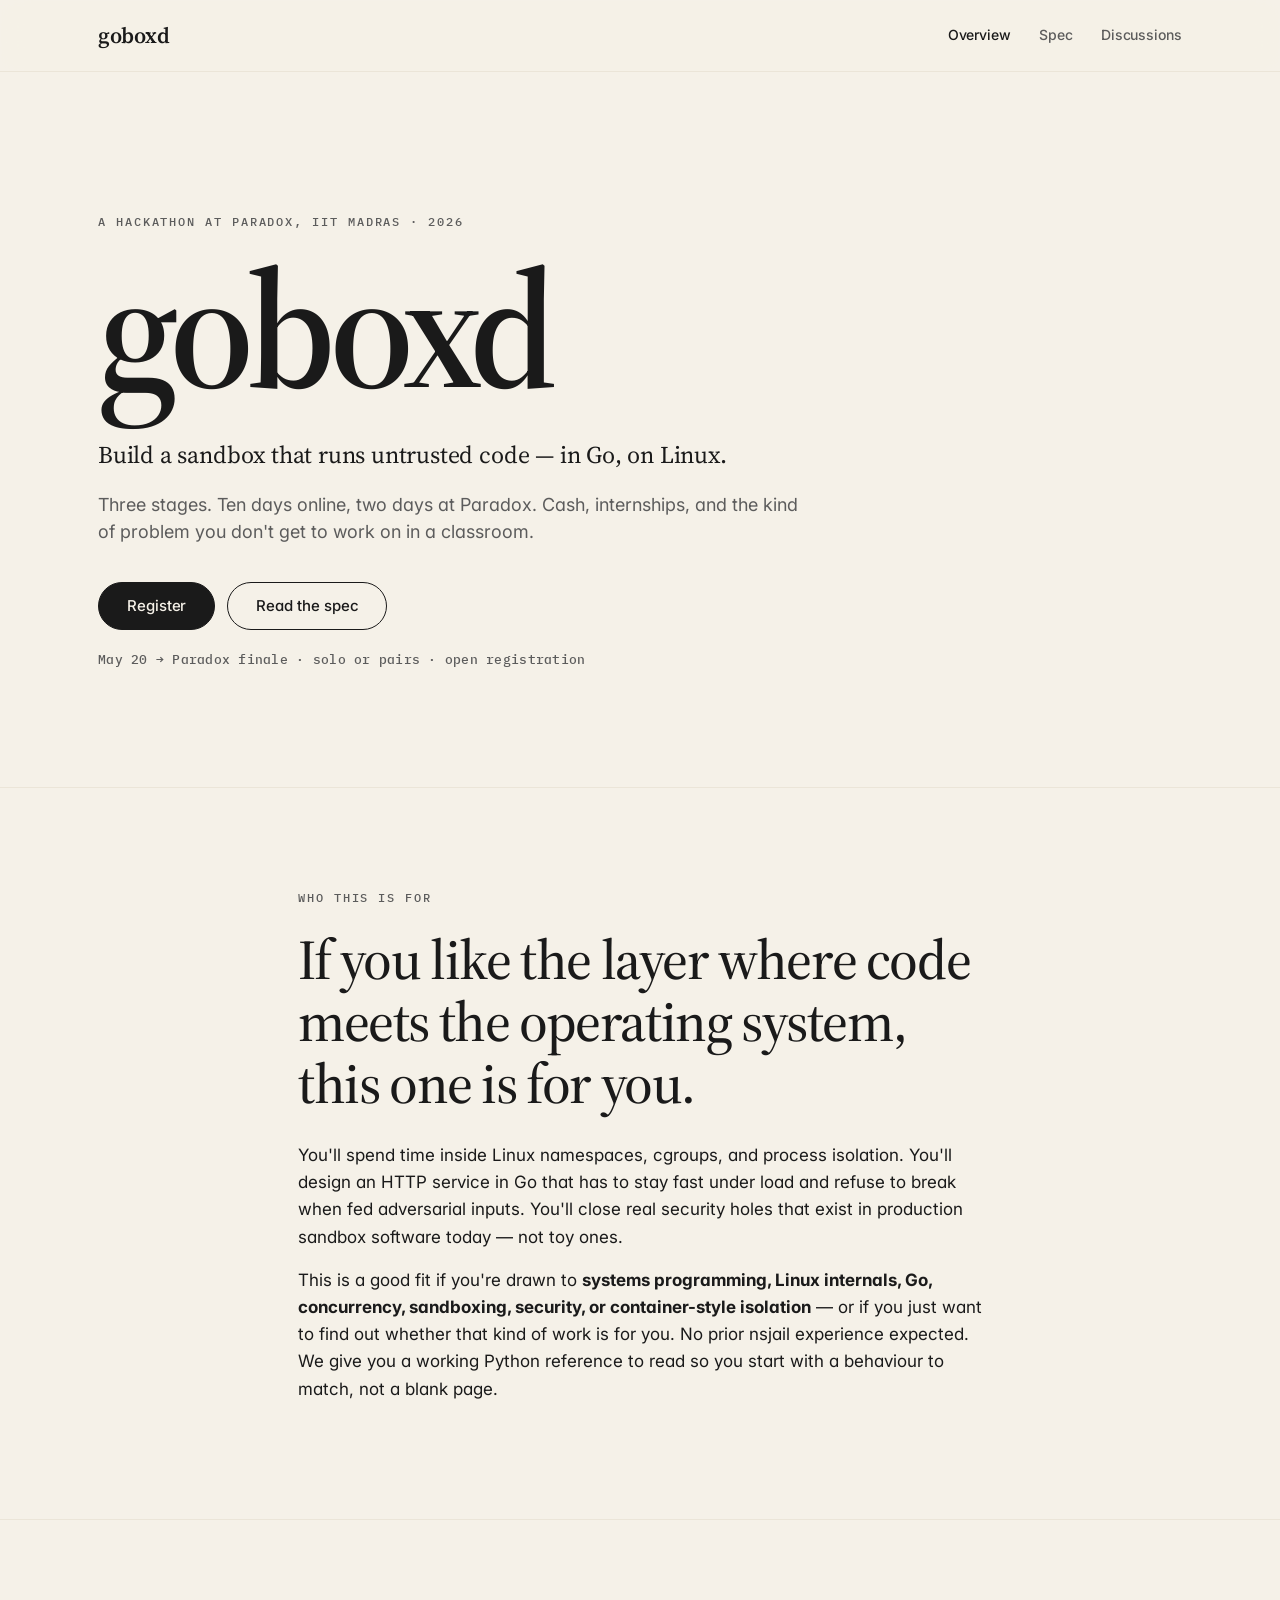
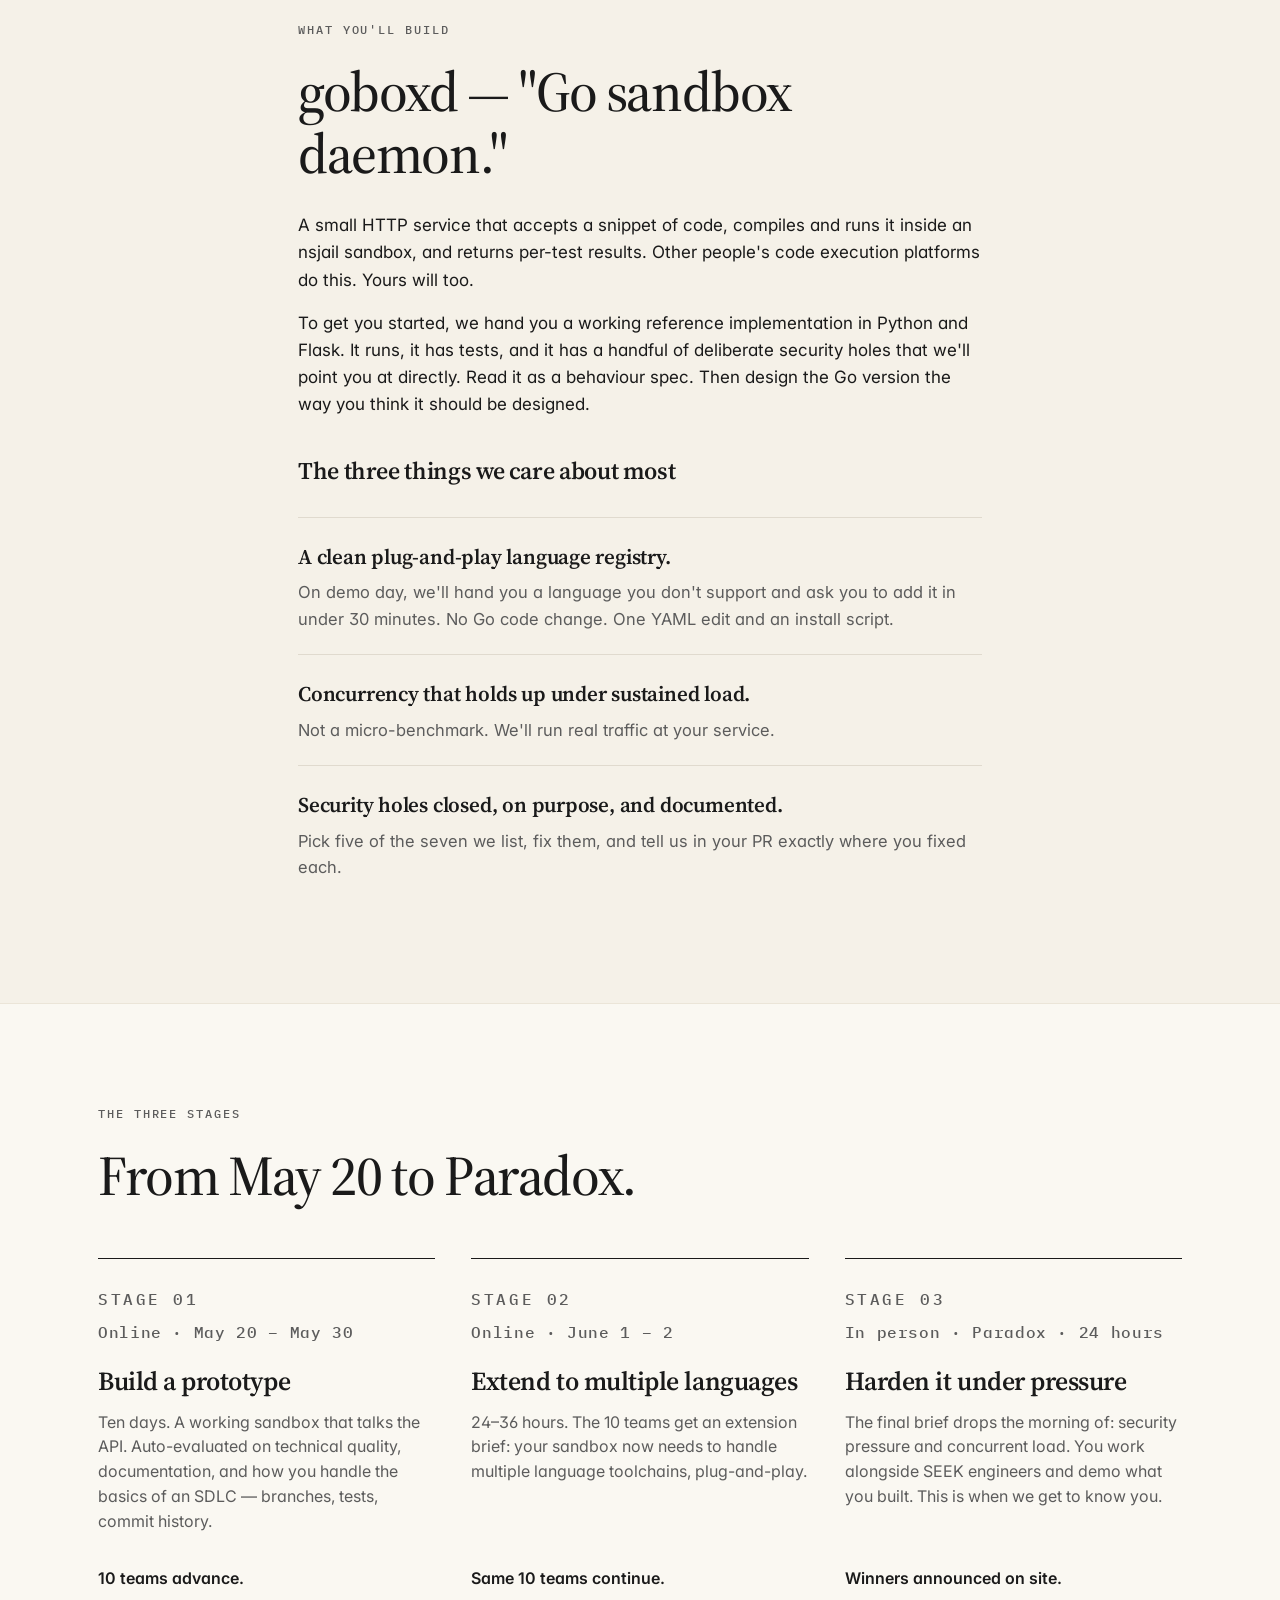
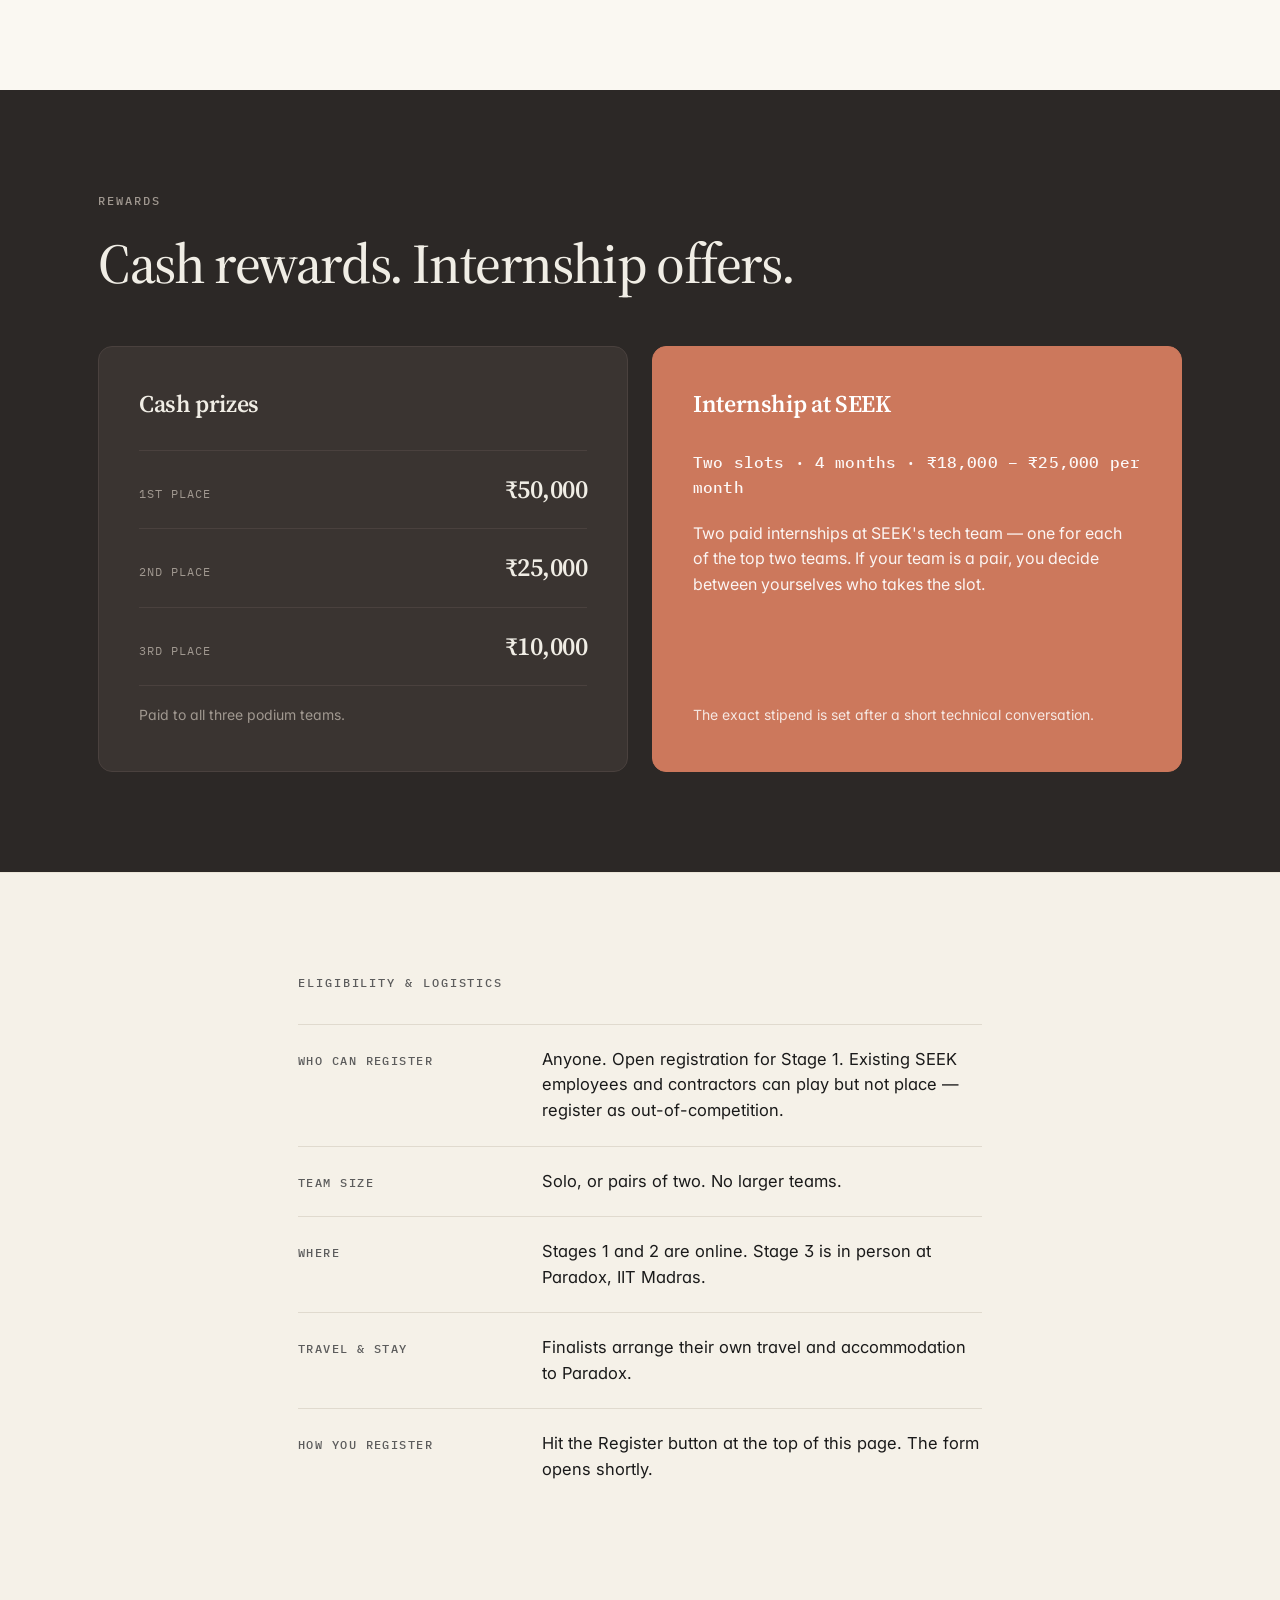
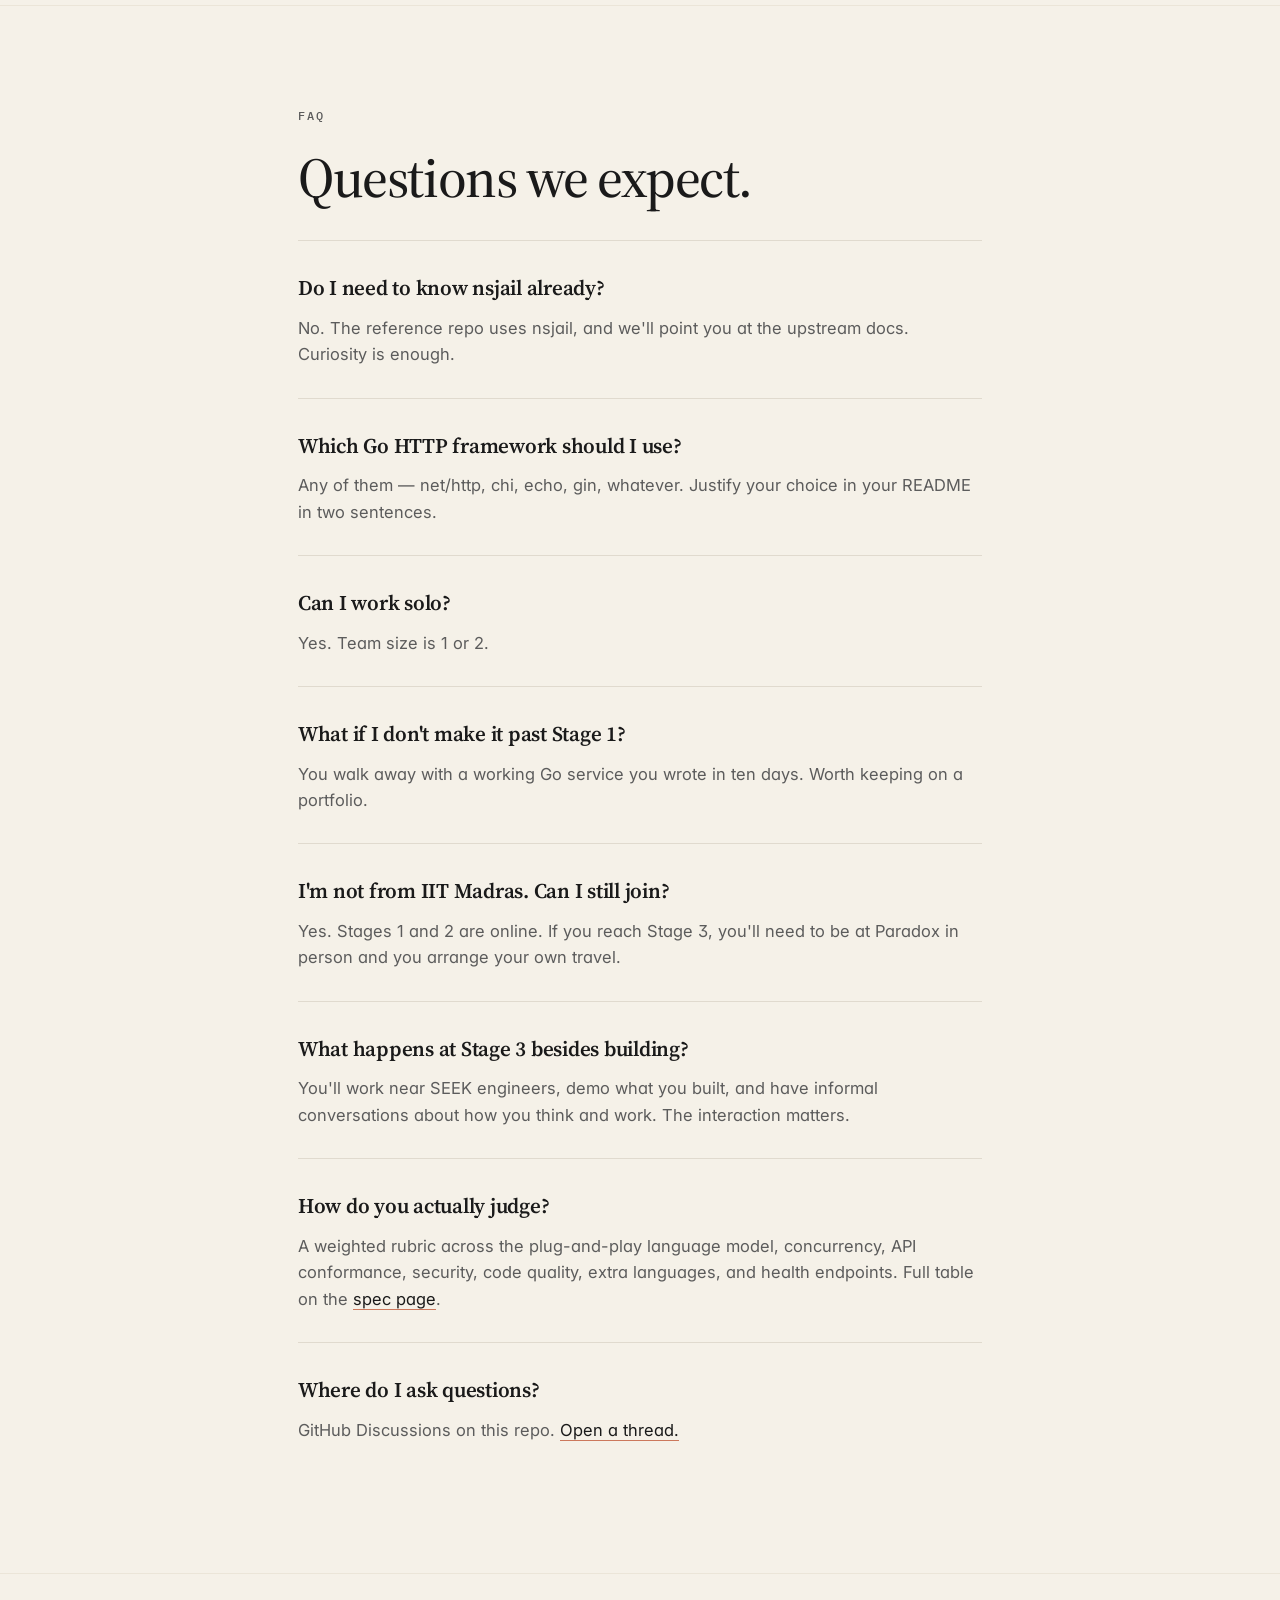
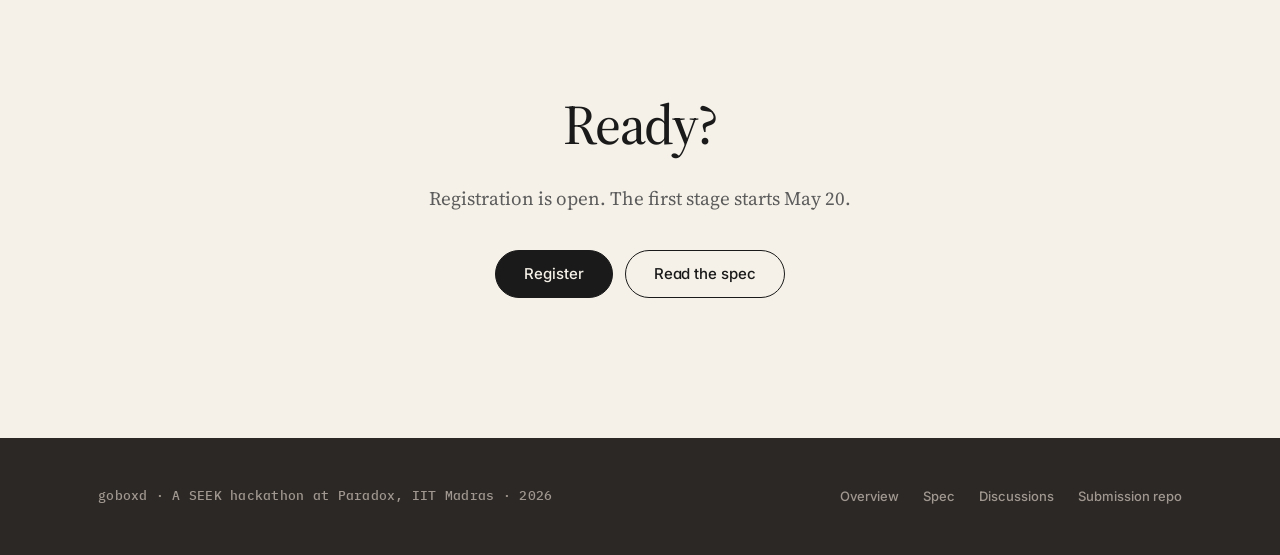
==== index.html @ f717a87a "Update rewards section heading for clarity" ====
<!DOCTYPE html>
<html lang="en">
<head>
  <meta charset="UTF-8">
  <meta name="viewport" content="width=device-width, initial-scale=1.0">
  <title>goboxd · A hackathon at Paradox, IIT Madras 2026</title>
  <meta name="description" content="Build a sandbox that runs untrusted code — in Go, on Linux. A three-stage hackathon by SEEK at Paradox, IIT Madras.">
  <meta property="og:title" content="goboxd · A hackathon at Paradox, IIT Madras">
  <meta property="og:description" content="Build a sandbox that runs untrusted code — in Go, on Linux. Three stages. Ten days online, two days at Paradox.">
  <meta property="og:type" content="website">
  <link rel="preconnect" href="https://fonts.googleapis.com">
  <link rel="preconnect" href="https://fonts.gstatic.com" crossorigin>
  <link href="https://fonts.googleapis.com/css2?family=Source+Serif+4:opsz,wght@8..60,400;8..60,500;8..60,600;8..60,700&family=Inter:wght@400;500;600;700&family=IBM+Plex+Mono:wght@400;500;600&display=swap" rel="stylesheet">
  <link rel="stylesheet" href="assets/styles.css">
  <link rel="icon" type="image/x-icon" href="assets/favicon.ico">
</head>
<body class="page-overview">
  <header class="site-nav">
    <div class="nav-inner">
      <a class="nav-brand mono" href="./">goboxd</a>
      <nav>
        <a href="./" class="active">Overview</a>
        <a href="spec.html">Spec</a>
        <a href="https://github.com/intern-iitm/goboxd-hackathon/discussions">Discussions</a>
      </nav>
    </div>
  </header>

  <main>
    <section class="hero">
      <div class="container">
        <p class="kicker">A hackathon at Paradox, IIT Madras · 2026</p>
        <h1 class="display">goboxd</h1>
        <p class="lead">Build a sandbox that runs untrusted code &mdash; in Go, on Linux.</p>
        <p class="hero-meta">Three stages. Ten days online, two days at Paradox. Cash, internships, and the kind of problem you don't get to work on in a classroom.</p>
        <div class="cta-row">
          <a href="https://google.com" class="btn btn-primary">Register</a>
          <a href="spec.html" class="btn btn-secondary">Read the spec</a>
        </div>
        <p class="hero-dates mono">May 20 &rarr; Paradox finale · solo or pairs · open registration</p>
      </div>
    </section>

    <section class="section section-audience">
      <div class="container narrow">
        <p class="kicker">Who this is for</p>
        <h2 class="display">If you like the layer where code meets the operating system, this one is for you.</h2>
        <p>You'll spend time inside Linux namespaces, cgroups, and process isolation. You'll design an HTTP service in Go that has to stay fast under load and refuse to break when fed adversarial inputs. You'll close real security holes that exist in production sandbox software today &mdash; not toy ones.</p>
        <p>This is a good fit if you're drawn to <strong>systems programming, Linux internals, Go, concurrency, sandboxing, security, or container-style isolation</strong> &mdash; or if you just want to find out whether that kind of work is for you. No prior nsjail experience expected. We give you a working Python reference to read so you start with a behaviour to match, not a blank page.</p>
      </div>
    </section>

    <section class="section section-build">
      <div class="container narrow">
        <p class="kicker">What you'll build</p>
        <h2 class="display">goboxd &mdash; "Go sandbox daemon."</h2>
        <p>A small HTTP service that accepts a snippet of code, compiles and runs it inside an nsjail sandbox, and returns per-test results. Other people's code execution platforms do this. Yours will too.</p>
        <p>To get you started, we hand you a working reference implementation in Python and Flask. It runs, it has tests, and it has a handful of deliberate security holes that we'll point you at directly. Read it as a behaviour spec. Then design the Go version the way you think it should be designed.</p>

        <h3 class="subheading">The three things we care about most</h3>
        <ul class="value-list">
          <li><strong>A clean plug-and-play language registry.</strong> On demo day, we'll hand you a language you don't support and ask you to add it in under 30 minutes. No Go code change. One YAML edit and an install script.</li>
          <li><strong>Concurrency that holds up under sustained load.</strong> Not a micro-benchmark. We'll run real traffic at your service.</li>
          <li><strong>Security holes closed, on purpose, and documented.</strong> Pick five of the seven we list, fix them, and tell us in your PR exactly where you fixed each.</li>
        </ul>
      </div>
    </section>

    <section class="section section-stages">
      <div class="container">
        <p class="kicker">The three stages</p>
        <h2 class="display">From May 20 to Paradox.</h2>
        <div class="stages-grid">
          <article class="stage">
            <p class="stage-num mono">Stage 01</p>
            <p class="stage-dates mono">Online · May 20 &ndash; May 30</p>
            <h3>Build a prototype</h3>
            <p>Ten days. A working sandbox that talks the API. Auto-evaluated on technical quality, documentation, and how you handle the basics of an SDLC &mdash; branches, tests, commit history.</p>
            <p class="stage-advance"><strong>10 teams advance.</strong></p>
          </article>
          <article class="stage">
            <p class="stage-num mono">Stage 02</p>
            <p class="stage-dates mono">Online · June 1 &ndash; 2</p>
            <h3>Extend to multiple languages</h3>
            <p>24&ndash;36 hours. The 10 teams get an extension brief: your sandbox now needs to handle multiple language toolchains, plug-and-play.</p>
            <p class="stage-advance"><strong>Same 10 teams continue.</strong></p>
          </article>
          <article class="stage">
            <p class="stage-num mono">Stage 03</p>
            <p class="stage-dates mono">In person · Paradox · 24 hours</p>
            <h3>Harden it under pressure</h3>
            <p>The final brief drops the morning of: security pressure and concurrent load. You work alongside SEEK engineers and demo what you built. This is when we get to know you.</p>
            <p class="stage-advance"><strong>Winners announced on site.</strong></p>
          </article>
        </div>
      </div>
    </section>

    <section class="section section-rewards">
      <div class="container">
        <p class="kicker">Rewards</p>
        <h2 class="display">Cash rewards. Internship offers.</h2>
        <div class="rewards-grid">
          <div class="reward-card">
            <h3 class="reward-title">Cash prizes</h3>
            <ul class="prize-list">
              <li><span class="prize-place">1st place</span><span class="prize-amount">&#8377;50,000</span></li>
              <li><span class="prize-place">2nd place</span><span class="prize-amount">&#8377;25,000</span></li>
              <li><span class="prize-place">3rd place</span><span class="prize-amount">&#8377;10,000</span></li>
            </ul>
            <p class="reward-note">Paid to all three podium teams.</p>
          </div>
          <div class="reward-card highlighted">
            <h3 class="reward-title">Internship at SEEK</h3>
            <p class="reward-headline">Two slots · 4 months · &#8377;18,000 &ndash; &#8377;25,000 per month</p>
            <p>Two paid internships at SEEK's tech team &mdash; one for each of the top two teams. If your team is a pair, you decide between yourselves who takes the slot.</p>
            <p class="reward-note">The exact stipend is set after a short technical conversation.</p>
          </div>
        </div>
      </div>
    </section>

    <section class="section section-logistics">
      <div class="container narrow">
        <p class="kicker">Eligibility &amp; logistics</p>
        <dl class="logistics">
          <div>
            <dt>Who can register</dt>
            <dd>Anyone. Open registration for Stage 1. Existing SEEK employees and contractors can play but not place &mdash; register as out-of-competition.</dd>
          </div>
          <div>
            <dt>Team size</dt>
            <dd>Solo, or pairs of two. No larger teams.</dd>
          </div>
          <div>
            <dt>Where</dt>
            <dd>Stages 1 and 2 are online. Stage 3 is in person at Paradox, IIT Madras.</dd>
          </div>
          <div>
            <dt>Travel &amp; stay</dt>
            <dd>Finalists arrange their own travel and accommodation to Paradox.</dd>
          </div>
          <div>
            <dt>How you register</dt>
            <dd>Hit the Register button at the top of this page. The form opens shortly.</dd>
          </div>
        </dl>
      </div>
    </section>

    <section class="section section-faq">
      <div class="container narrow">
        <p class="kicker">FAQ</p>
        <h2 class="display">Questions we expect.</h2>
        <dl class="faq">
          <div>
            <dt>Do I need to know nsjail already?</dt>
            <dd>No. The reference repo uses nsjail, and we'll point you at the upstream docs. Curiosity is enough.</dd>
          </div>
          <div>
            <dt>Which Go HTTP framework should I use?</dt>
            <dd>Any of them &mdash; net/http, chi, echo, gin, whatever. Justify your choice in your README in two sentences.</dd>
          </div>
          <div>
            <dt>Can I work solo?</dt>
            <dd>Yes. Team size is 1 or 2.</dd>
          </div>
          <div>
            <dt>What if I don't make it past Stage 1?</dt>
            <dd>You walk away with a working Go service you wrote in ten days. Worth keeping on a portfolio.</dd>
          </div>
          <div>
            <dt>I'm not from IIT Madras. Can I still join?</dt>
            <dd>Yes. Stages 1 and 2 are online. If you reach Stage 3, you'll need to be at Paradox in person and you arrange your own travel.</dd>
          </div>
          <div>
            <dt>What happens at Stage 3 besides building?</dt>
            <dd>You'll work near SEEK engineers, demo what you built, and have informal conversations about how you think and work. The interaction matters.</dd>
          </div>
          <div>
            <dt>How do you actually judge?</dt>
            <dd>A weighted rubric across the plug-and-play language model, concurrency, API conformance, security, code quality, extra languages, and health endpoints. Full table on the <a href="spec.html#judging">spec page</a>.</dd>
          </div>
          <div>
            <dt>Where do I ask questions?</dt>
            <dd>GitHub Discussions on this repo. <a href="https://github.com/intern-iitm/goboxd-hackathon/discussions">Open a thread.</a></dd>
          </div>
        </dl>
      </div>
    </section>

    <section class="section section-cta-final">
      <div class="container narrow">
        <h2 class="display">Ready?</h2>
        <p>Registration is open. The first stage starts May 20.</p>
        <div class="cta-row">
          <a href="https://google.com" class="btn btn-primary">Register</a>
          <a href="spec.html" class="btn btn-secondary">Read the spec</a>
        </div>
      </div>
    </section>
  </main>

  <footer class="site-footer">
    <div class="container footer-inner">
      <p class="mono">goboxd · A SEEK hackathon at Paradox, IIT Madras · 2026</p>
      <nav class="footer-nav">
        <a href="./">Overview</a>
        <a href="spec.html">Spec</a>
        <a href="https://github.com/intern-iitm/goboxd-hackathon/discussions">Discussions</a>
        <a href="https://github.com/thesouldev/goboxd">Submission repo</a>
      </nav>
    </div>
  </footer>

  <script src="assets/main.js" defer></script>
</body>
</html>
---- assets/styles.css ----
:root {
  --bg: #F5F1E8;
  --bg-elevated: #FAF8F2;
  --bg-spec: #FBF9F3;
  --bg-dark: #2C2826;
  --bg-dark-elevated: #3A3431;
  --fg: #1A1A1A;
  --fg-soft: #2C2826;
  --fg-dim: #5C5C5C;
  --fg-on-dark: #F0EDE5;
  --fg-on-dark-dim: #A09890;
  --accent: #CC785C;
  --accent-hover: #B46449;
  --border: #E0DACE;
  --border-soft: #EBE5D8;
  --border-dark: #4A413E;
  --code-bg: #EBE5D5;

  --serif: "Source Serif 4", "Source Serif Pro", "Tiempos Headline", Georgia, "Times New Roman", serif;
  --sans: "Inter", -apple-system, BlinkMacSystemFont, "Segoe UI", Roboto, "Helvetica Neue", Arial, sans-serif;
  --mono: "IBM Plex Mono", "JetBrains Mono", "Menlo", "Monaco", "Consolas", monospace;

  --container: 1140px;
  --container-narrow: 740px;

  --radius-sm: 6px;
  --radius-md: 10px;
  --radius-lg: 14px;
  --radius-pill: 999px;
}

* { box-sizing: border-box; }

html { scroll-behavior: smooth; }

body {
  margin: 0;
  font-family: var(--sans);
  font-size: 17px;
  line-height: 1.6;
  color: var(--fg);
  background: var(--bg);
  -webkit-font-smoothing: antialiased;
  -moz-osx-font-smoothing: grayscale;
  font-feature-settings: "ss01", "cv11";
}

img, svg { display: block; max-width: 100%; }

a {
  color: var(--fg);
  text-decoration: none;
  border-bottom: 1px solid var(--fg);
  transition: color 0.18s ease, border-color 0.18s ease;
}
a:hover { color: var(--accent); border-bottom-color: var(--accent); }

p { margin: 0 0 16px; }
ol, ul { margin: 0 0 16px; padding-left: 22px; }

.container {
  max-width: var(--container);
  margin: 0 auto;
  padding: 0 28px;
}
.container.narrow { max-width: var(--container-narrow); }
.center { text-align: center; }

.mono { font-family: var(--mono); }
.serif { font-family: var(--serif); }

.kicker {
  font-family: var(--mono);
  font-size: 12px;
  text-transform: uppercase;
  letter-spacing: 0.16em;
  color: var(--fg-dim);
  margin: 0 0 22px 0;
  font-weight: 500;
}

h1, h2, h3, h4 {
  font-family: var(--serif);
  font-weight: 600;
  line-height: 1.1;
  letter-spacing: -0.015em;
  color: var(--fg);
}
h1.display {
  font-size: clamp(72px, 13vw, 168px);
  margin: 0 0 32px;
  letter-spacing: -0.05em;
  line-height: 0.92;
  font-weight: 600;
}
h2.display {
  font-size: clamp(34px, 5vw, 56px);
  margin: 0 0 28px;
  letter-spacing: -0.025em;
  font-weight: 500;
}
h3.subheading {
  font-size: 24px;
  margin: 40px 0 16px;
  letter-spacing: -0.015em;
}
.lead {
  font-size: 24px;
  line-height: 1.42;
  color: var(--fg);
  margin: 0 0 18px;
  font-weight: 400;
  font-family: var(--serif);
  letter-spacing: -0.008em;
}

/* nav */
.site-nav {
  position: sticky;
  top: 0;
  z-index: 50;
  background: rgba(245, 241, 232, 0.86);
  backdrop-filter: saturate(180%) blur(14px);
  -webkit-backdrop-filter: saturate(180%) blur(14px);
  border-bottom: 1px solid var(--border-soft);
}
.nav-inner {
  max-width: var(--container);
  margin: 0 auto;
  display: flex;
  align-items: center;
  justify-content: space-between;
  padding: 18px 28px;
}
.nav-brand {
  font-family: var(--serif);
  font-weight: 600;
  font-size: 22px;
  color: var(--fg);
  border-bottom: none;
  letter-spacing: -0.02em;
}
.nav-brand:hover { color: var(--fg); border-bottom: none; }
.site-nav nav { display: flex; gap: 28px; align-items: center; }
.site-nav nav a {
  color: var(--fg-dim);
  border-bottom: none;
  font-size: 14px;
  font-weight: 500;
  letter-spacing: -0.005em;
}
.site-nav nav a:hover,
.site-nav nav a.active {
  color: var(--fg);
  border-bottom: none;
}

/* hero */
.hero { padding: 140px 0 100px; }
.hero .lead { max-width: 760px; font-weight: 400; }
.hero-meta {
  color: var(--fg-dim);
  max-width: 700px;
  font-size: 18px;
  line-height: 1.55;
}
.cta-row {
  display: flex;
  gap: 12px;
  margin: 36px 0 20px;
  flex-wrap: wrap;
}
.btn {
  display: inline-flex;
  align-items: center;
  justify-content: center;
  padding: 14px 28px;
  font-weight: 500;
  font-size: 15px;
  border: 1px solid var(--fg);
  border-radius: var(--radius-pill);
  color: var(--fg);
  background: transparent;
  cursor: pointer;
  font-family: var(--sans);
  letter-spacing: -0.005em;
  transition: background 0.18s ease, color 0.18s ease, border-color 0.18s ease, transform 0.18s ease;
  text-decoration: none;
  line-height: 1.2;
}
.btn:hover { transform: translateY(-1px); }
.btn-primary {
  background: var(--fg);
  color: var(--bg);
  border-color: var(--fg);
}
.btn-primary:hover {
  background: var(--accent);
  border-color: var(--accent);
  color: #fff;
}
.btn-secondary:hover {
  background: var(--fg);
  color: var(--bg);
}
.hero-dates {
  color: var(--fg-dim);
  font-size: 13px;
  margin-top: 20px;
  letter-spacing: 0.02em;
  font-weight: 500;
}

/* sections */
.section { padding: 100px 0; border-top: 1px solid var(--border-soft); }
.section-stages { background: var(--bg-elevated); }
.section-rewards {
  background: var(--bg-dark);
  color: var(--fg-on-dark);
  border-top-color: var(--bg-dark);
}
.section-rewards .kicker { color: var(--fg-on-dark-dim); }
.section-rewards h2,
.section-rewards h2.display { color: var(--fg-on-dark); }
.section-cta-final {
  padding: 120px 0;
  text-align: center;
  background: var(--bg);
}
.section-cta-final .cta-row { justify-content: center; }
.section-cta-final p {
  color: var(--fg-dim);
  font-size: 19px;
  font-family: var(--serif);
  font-weight: 400;
}

/* value list */
.value-list { padding-left: 0; list-style: none; margin: 32px 0 0; }
.value-list li {
  padding: 22px 0;
  border-top: 1px solid var(--border);
  color: var(--fg-dim);
  font-size: 16.5px;
}
.value-list li strong {
  display: block;
  font-family: var(--serif);
  font-size: 21px;
  font-weight: 600;
  margin-bottom: 6px;
  color: var(--fg);
  letter-spacing: -0.01em;
}

/* stages */
.stages-grid {
  display: grid;
  grid-template-columns: repeat(3, 1fr);
  gap: 36px;
  margin-top: 52px;
}
.stage {
  padding: 28px 0 0;
  border-top: 1px solid var(--fg);
  background: transparent;
  display: flex;
  flex-direction: column;
}
.stage-num {
  font-size: 11px;
  color: var(--fg-dim);
  margin: 0 0 8px;
  letter-spacing: 0.16em;
  text-transform: uppercase;
  font-weight: 500;
}
.stage-dates {
  font-size: 12px;
  color: var(--accent);
  margin: 0 0 22px;
  letter-spacing: 0.04em;
  font-weight: 500;
}
.stage h3 {
  font-size: 26px;
  margin: 0 0 14px;
  letter-spacing: -0.018em;
  font-weight: 600;
}
.stage p {
  color: var(--fg-dim);
  font-size: 16px;
  line-height: 1.55;
}
.stage-advance {
  color: var(--fg-dim);
  font-size: 14.5px;
  margin: auto 0 0;
  padding-top: 16px;
}
.stage-advance strong { color: var(--fg); font-weight: 600; }

/* rewards */
.rewards-grid {
  display: grid;
  grid-template-columns: 1fr 1fr;
  gap: 24px;
  margin-top: 52px;
}
.reward-card {
  padding: 44px 40px;
  border: 1px solid var(--border-dark);
  border-radius: var(--radius-lg);
  background: var(--bg-dark-elevated);
  display: flex;
  flex-direction: column;
}
.reward-card.highlighted {
  background: var(--accent);
  border-color: var(--accent);
}
.reward-title {
  font-family: var(--serif);
  font-size: 24px;
  margin: 0 0 32px;
  color: var(--fg-on-dark);
  font-weight: 600;
  letter-spacing: -0.015em;
}
.reward-card.highlighted .reward-title { color: #fff; }
.prize-list {
  list-style: none;
  padding: 0;
  margin: 0;
}
.prize-list li {
  display: flex;
  justify-content: space-between;
  align-items: baseline;
  padding: 18px 0;
  border-top: 1px solid var(--border-dark);
  font-family: var(--mono);
  font-size: 15px;
  color: var(--fg-on-dark);
}
.prize-list li:last-child { border-bottom: 1px solid var(--border-dark); }
.prize-place {
  color: var(--fg-on-dark-dim);
  font-size: 12px;
  letter-spacing: 0.08em;
  text-transform: uppercase;
}
.prize-amount {
  color: var(--fg-on-dark);
  font-family: var(--serif);
  font-weight: 600;
  font-size: 26px;
  letter-spacing: -0.02em;
}
.reward-headline {
  font-size: 17px;
  margin: 0 0 20px;
  color: var(--fg-on-dark);
  font-weight: 500;
  font-family: var(--mono);
  letter-spacing: 0.01em;
}
.reward-card.highlighted .reward-headline { color: rgba(255, 255, 255, 0.95); }
.reward-card p {
  color: var(--fg-on-dark-dim);
  font-size: 16px;
  line-height: 1.6;
}
.reward-card.highlighted p { color: rgba(255, 255, 255, 0.92); }
.reward-note {
  font-size: 14px !important;
  color: var(--fg-on-dark-dim);
  margin: auto 0 0 !important;
  padding-top: 18px;
}
.reward-card.highlighted .reward-note { color: rgba(255, 255, 255, 0.82) !important; }

/* logistics */
.logistics { margin: 32px 0 0; }
.logistics > div {
  display: grid;
  grid-template-columns: 220px 1fr;
  gap: 24px;
  padding: 22px 0;
  border-top: 1px solid var(--border);
}
.logistics dt {
  font-family: var(--mono);
  font-size: 12px;
  text-transform: uppercase;
  letter-spacing: 0.12em;
  color: var(--fg-dim);
  padding-top: 4px;
  font-weight: 500;
}
.logistics dd {
  margin: 0;
  font-size: 16.5px;
  line-height: 1.55;
}

/* faq */
.faq { margin: 32px 0 0; }
.faq > div {
  padding: 30px 0;
  border-top: 1px solid var(--border);
}
.faq dt {
  font-family: var(--serif);
  font-size: 21px;
  font-weight: 600;
  margin: 0 0 10px;
  color: var(--fg);
  letter-spacing: -0.012em;
}
.faq dd {
  margin: 0;
  color: var(--fg-dim);
  font-size: 16.5px;
  line-height: 1.6;
}

/* footer */
.site-footer {
  background: var(--bg-dark);
  color: var(--fg-on-dark-dim);
  padding: 48px 0;
  border-top: none;
}
.footer-inner {
  display: flex;
  justify-content: space-between;
  align-items: center;
  gap: 20px;
  flex-wrap: wrap;
}
.site-footer p {
  margin: 0;
  font-size: 13px;
  letter-spacing: 0.02em;
  font-weight: 500;
}
.footer-nav { display: flex; gap: 24px; }
.footer-nav a {
  color: var(--fg-on-dark-dim);
  font-size: 13px;
  border-bottom: none;
  font-weight: 500;
}
.footer-nav a:hover { color: var(--fg-on-dark); border-bottom: none; }

/* === spec page === */
.page-spec { background: var(--bg-spec); }
.page-spec .site-nav {
  background: rgba(251, 249, 243, 0.86);
  border-bottom-color: var(--border-soft);
}

.spec-hero {
  background: var(--bg-dark);
  color: var(--fg-on-dark);
  padding: 120px 0 80px;
}
.spec-hero .kicker { color: var(--fg-on-dark-dim); }
.spec-hero h1.display {
  color: var(--fg-on-dark);
  font-size: clamp(56px, 9vw, 108px);
  margin-bottom: 24px;
  letter-spacing: -0.04em;
}
.spec-hero .lead {
  color: var(--fg-on-dark-dim);
  max-width: 720px;
}
.spec-toc {
  display: grid;
  grid-template-columns: repeat(2, 1fr);
  gap: 4px 48px;
  margin-top: 56px;
  font-size: 14px;
  border-top: 1px solid var(--border-dark);
  padding-top: 28px;
}
.spec-toc a {
  color: var(--fg-on-dark-dim);
  border-bottom: none;
  padding: 9px 0;
  display: block;
  letter-spacing: 0.02em;
  font-weight: 500;
}
.spec-toc a:hover { color: var(--fg-on-dark); border-bottom: none; }

.spec-main { background: var(--bg-spec); }
.spec-body { padding: 72px 28px 140px; }
.spec-section {
  padding: 64px 0;
  border-top: 1px solid var(--border-soft);
  scroll-margin-top: 88px;
}
.spec-section:first-child {
  border-top: none;
  padding-top: 16px;
}
.section-num {
  color: var(--fg-dim);
  margin: 0 0 14px;
  font-size: 12px;
  letter-spacing: 0.16em;
  font-weight: 500;
}
.spec-section h2 {
  font-size: clamp(32px, 4.5vw, 48px);
  margin: 0 0 32px;
  letter-spacing: -0.025em;
  font-weight: 600;
}
.spec-section h3 {
  font-size: 24px;
  margin: 40px 0 16px;
  letter-spacing: -0.015em;
  font-weight: 600;
}
.spec-section h3.endpoint {
  font-family: var(--mono);
  font-size: 14px;
  color: var(--fg);
  font-weight: 600;
  background: var(--code-bg);
  padding: 10px 16px;
  display: inline-block;
  margin: 40px 0 16px;
  letter-spacing: 0.02em;
  border-radius: var(--radius-pill);
  border-bottom: none;
}
.spec-section h4 {
  font-family: var(--sans);
  font-size: 13px;
  text-transform: uppercase;
  letter-spacing: 0.14em;
  color: var(--fg-dim);
  margin: 32px 0 12px;
  font-weight: 600;
}

.spec-section ul, .spec-section ol { padding-left: 22px; margin: 0 0 16px; }
.spec-section li { margin: 8px 0; }
.spec-section .rules { padding-left: 22px; }
.spec-section .rules li { margin: 14px 0; }
.security-list li { margin: 24px 0; }
.security-list li strong {
  display: block;
  margin-bottom: 4px;
  font-family: var(--serif);
  font-size: 19px;
  font-weight: 600;
  letter-spacing: -0.012em;
}
.resources-list { list-style: none; padding-left: 0; }
.resources-list li {
  padding: 18px 0;
  border-top: 1px solid var(--border);
}
.resources-list li:first-child {
  border-top: none;
  padding-top: 4px;
}

/* code */
code {
  font-family: var(--mono);
  font-size: 0.88em;
  background: var(--code-bg);
  padding: 2px 7px;
  border-radius: var(--radius-sm);
  color: var(--fg);
  white-space: nowrap;
  font-weight: 500;
}
pre {
  background: var(--bg-dark);
  color: var(--fg-on-dark);
  padding: 24px 28px;
  overflow-x: auto;
  font-size: 13.5px;
  line-height: 1.7;
  margin: 18px 0 30px;
  border-radius: var(--radius-md);
  position: relative;
  font-family: var(--mono);
}
pre code {
  background: transparent;
  color: inherit;
  padding: 0;
  font-size: inherit;
  border-radius: 0;
  white-space: pre;
  font-family: inherit;
  font-weight: 400;
}
.copy-btn {
  position: absolute;
  top: 12px;
  right: 12px;
  font-family: var(--mono);
  font-size: 11px;
  background: var(--bg-dark-elevated);
  color: var(--fg-on-dark-dim);
  border: 1px solid var(--border-dark);
  padding: 6px 14px;
  border-radius: var(--radius-pill);
  cursor: pointer;
  letter-spacing: 0.08em;
  text-transform: uppercase;
  opacity: 0;
  transition: opacity 0.18s ease, color 0.18s ease;
  font-weight: 500;
}
pre:hover .copy-btn { opacity: 1; }
.copy-btn:hover { color: var(--fg-on-dark); }
.copy-btn.copied { color: var(--accent); opacity: 1; }

/* tables */
.table-wrap {
  overflow-x: auto;
  margin: 18px 0 30px;
  border-top: 1px solid var(--border);
  border-radius: var(--radius-md);
  border: 1px solid var(--border);
  background: var(--bg-elevated);
}
table {
  width: 100%;
  border-collapse: collapse;
  font-size: 14.5px;
}
table th, table td {
  padding: 16px 20px;
  text-align: left;
  border-bottom: 1px solid var(--border);
  vertical-align: top;
}
table tr:last-child td { border-bottom: none; }
table th {
  font-family: var(--mono);
  font-size: 11px;
  text-transform: uppercase;
  letter-spacing: 0.12em;
  color: var(--fg-dim);
  font-weight: 600;
  background: var(--bg);
}
table.judging td:last-child {
  font-family: var(--mono);
  width: 90px;
  text-align: right;
  font-weight: 600;
  color: var(--accent);
}

/* prose links inside spec body — use accent underline */
.spec-body a,
.faq dd a,
.logistics dd a {
  color: var(--fg);
  border-bottom: 1px solid var(--accent);
}
.spec-body a:hover,
.faq dd a:hover,
.logistics dd a:hover {
  color: var(--accent);
  border-bottom-color: var(--accent);
}

/* responsive */
@media (max-width: 900px) {
  .stages-grid { grid-template-columns: 1fr; gap: 28px; }
  .rewards-grid { grid-template-columns: 1fr; gap: 18px; }
}

@media (max-width: 760px) {
  body { font-size: 16.5px; }
  .nav-inner { padding: 14px 20px; }
  .site-nav nav { gap: 18px; }
  .nav-brand { font-size: 20px; }
  .hero { padding: 90px 0 80px; }
  h1.display { font-size: 84px; }
  .spec-hero h1.display { font-size: 56px; }
  .section { padding: 72px 0; }
  .section-cta-final { padding: 90px 0; }
  .reward-card { padding: 36px 30px; }
  .prize-amount { font-size: 22px; }
  .logistics > div { grid-template-columns: 1fr; gap: 8px; padding: 20px 0; }
  .logistics dt { padding-top: 0; }
  .spec-toc { grid-template-columns: 1fr; }
  .spec-hero { padding: 90px 0 60px; }
  .spec-section { padding: 52px 0; }
  .footer-inner { flex-direction: column; align-items: flex-start; }
  .copy-btn { opacity: 1; }
}

@media (max-width: 420px) {
  .cta-row { flex-direction: column; align-items: stretch; }
  .btn { text-align: center; }
}
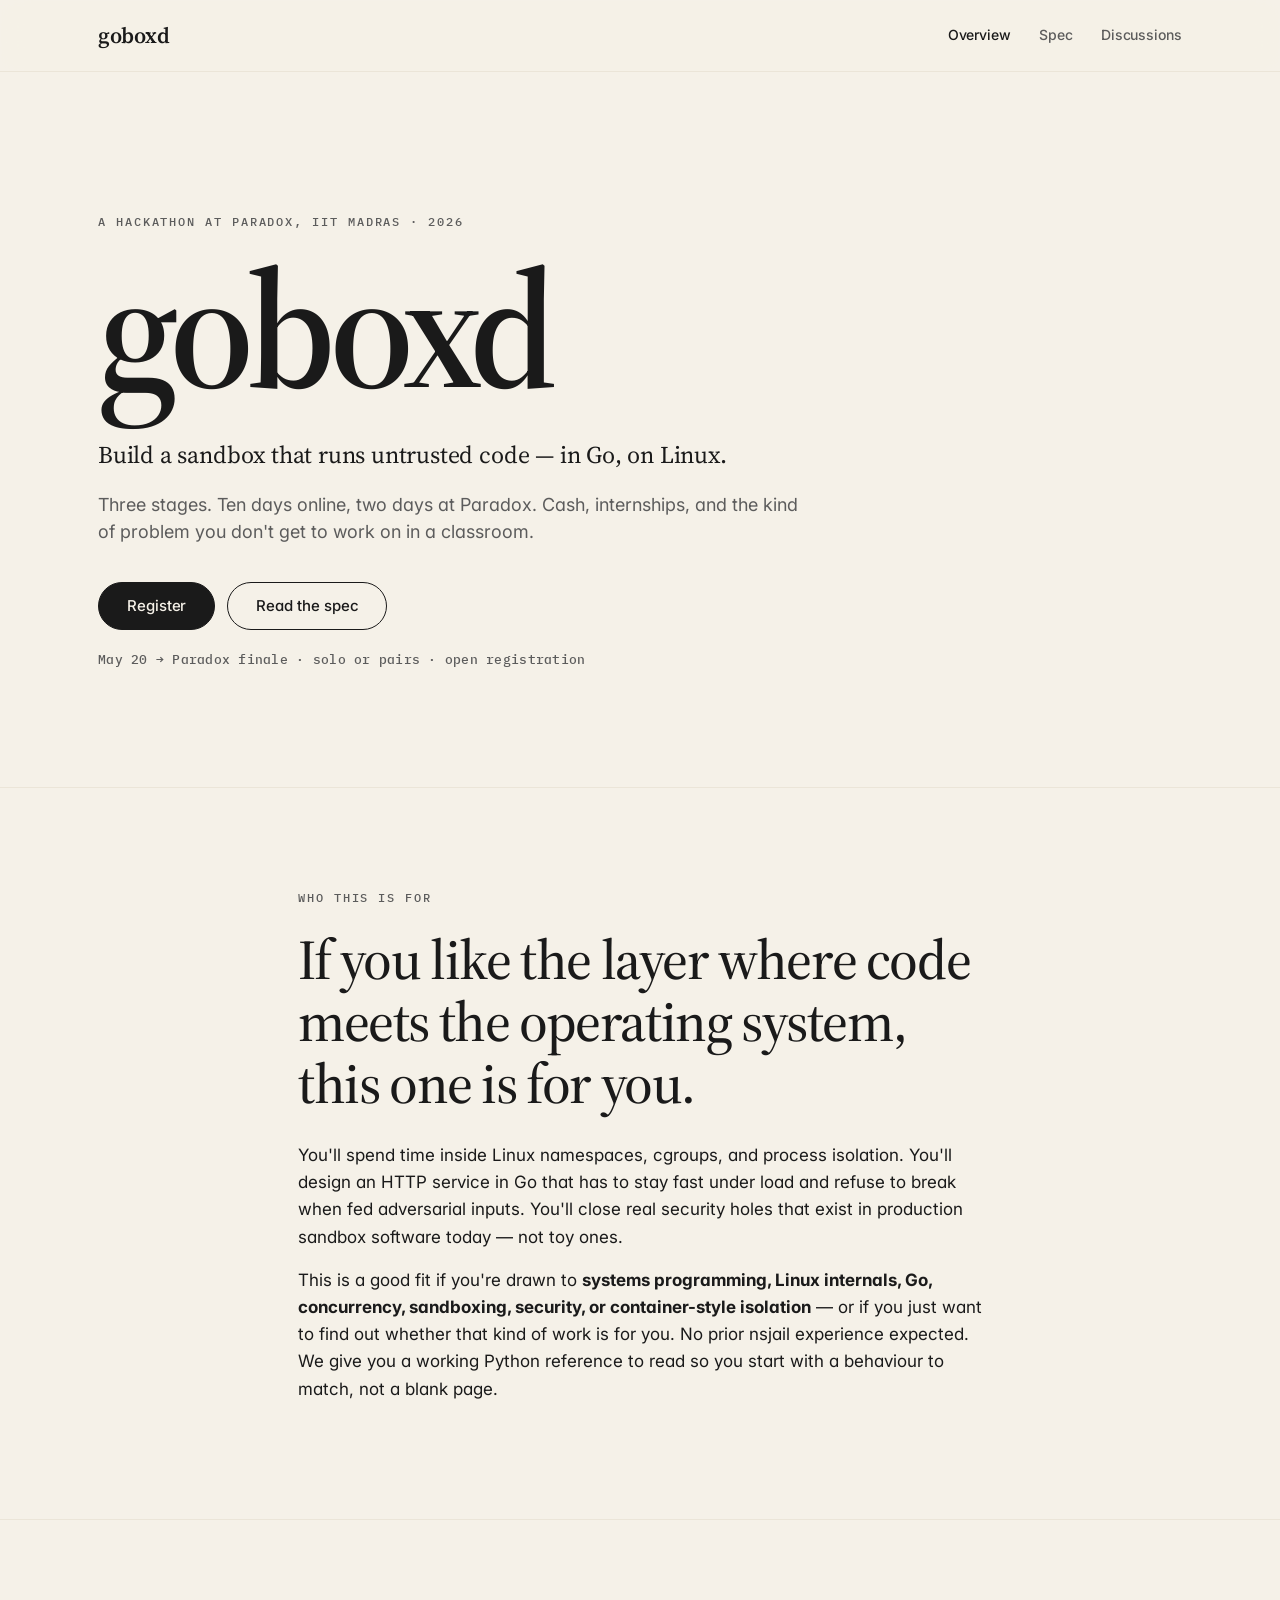
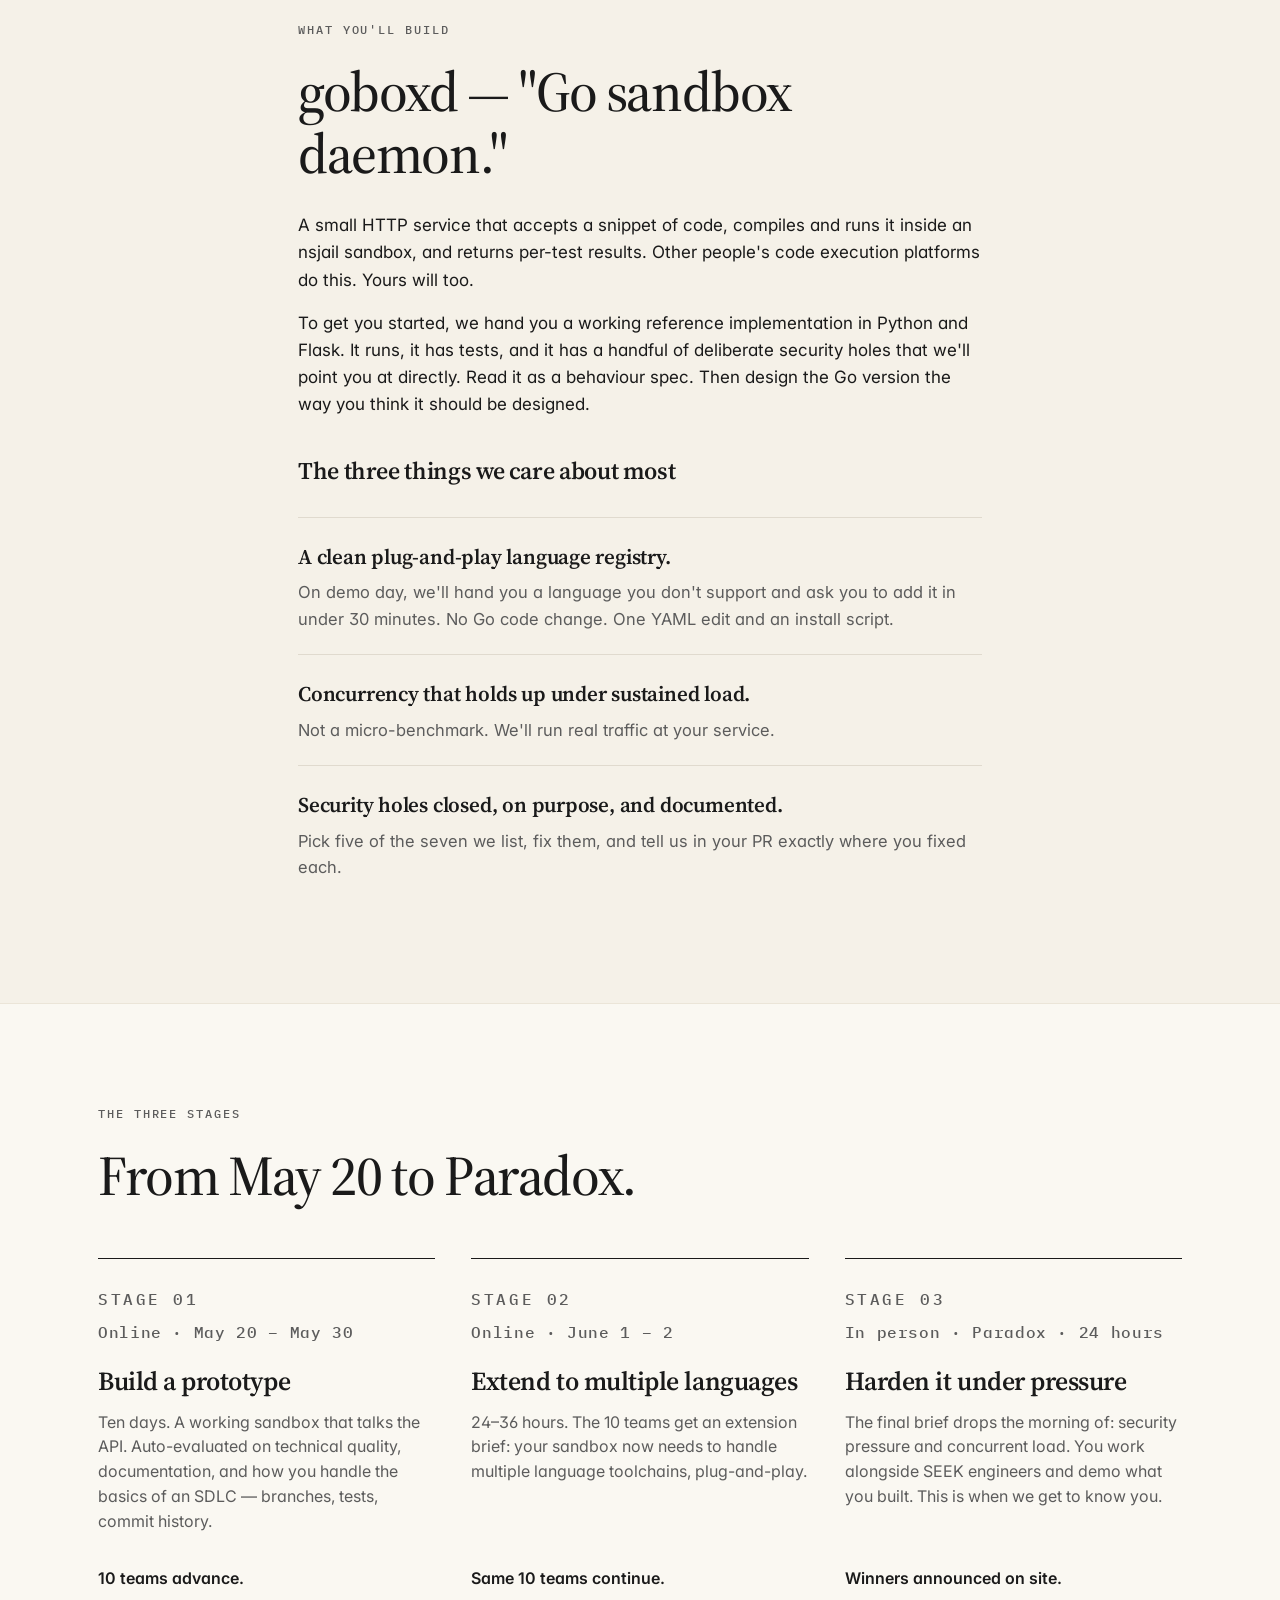
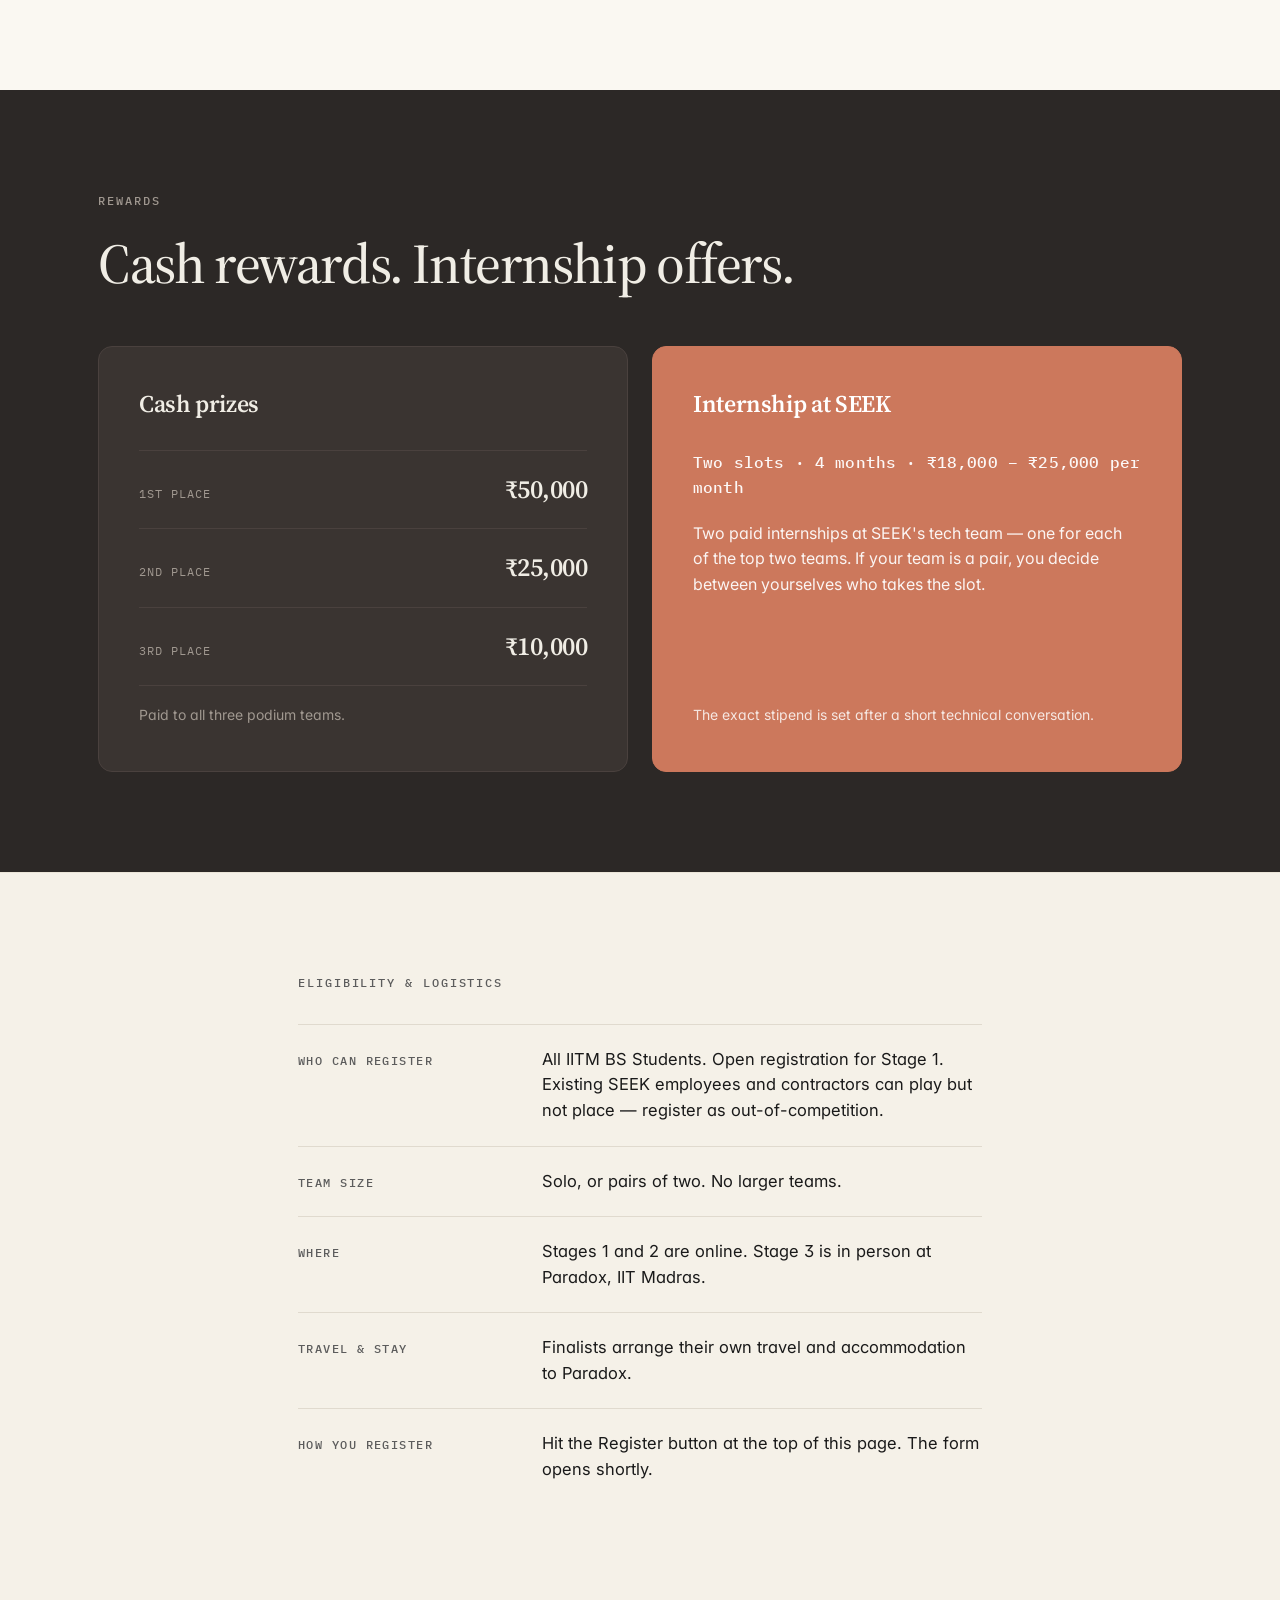
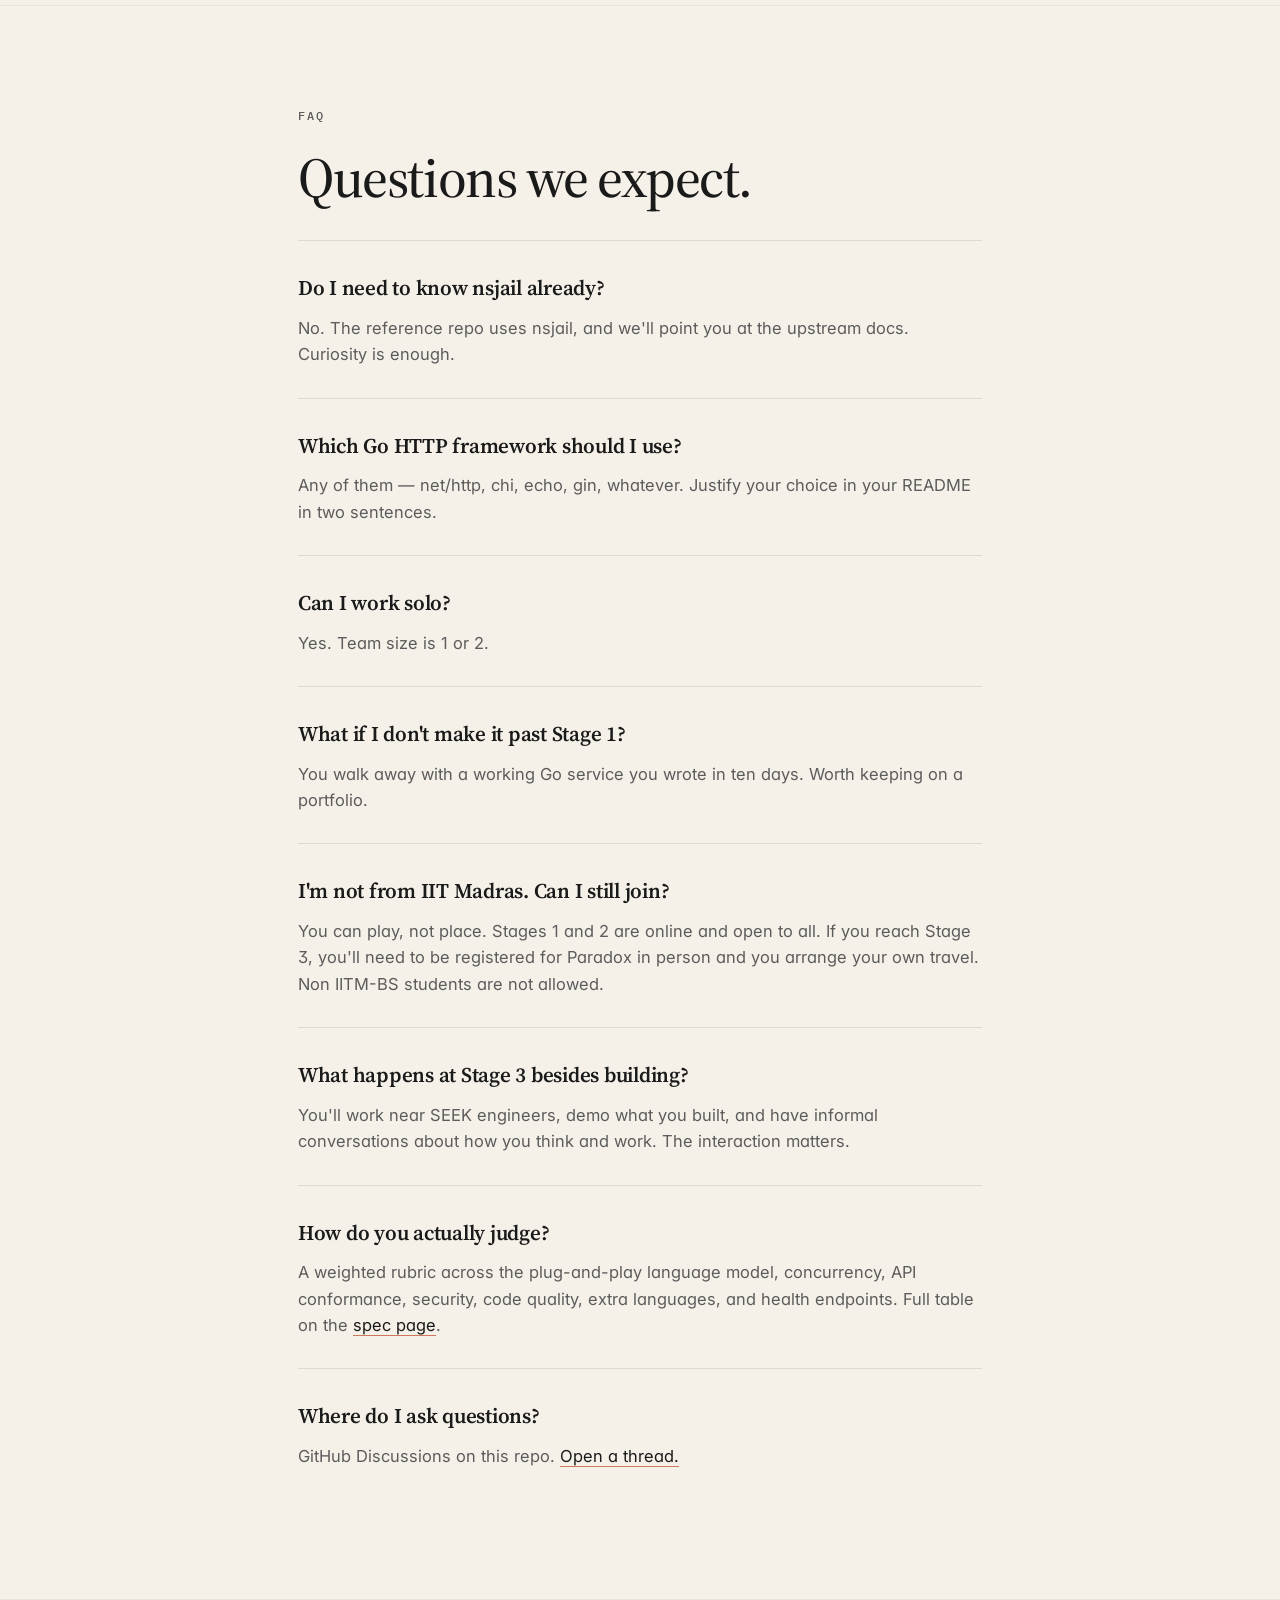
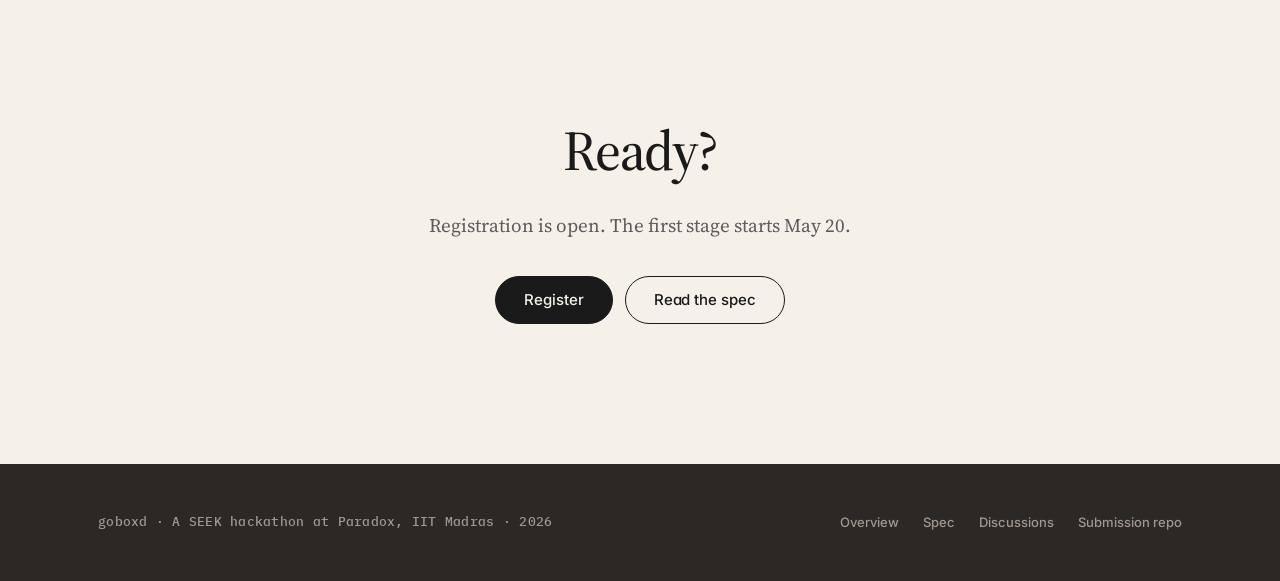
==== commit 0eb81fd6: "fix non-IITM criteria exclusion" ====
--- a/index.html
+++ b/index.html
@@ -126,7 +126,7 @@
         <dl class="logistics">
           <div>
             <dt>Who can register</dt>
-            <dd>Anyone. Open registration for Stage 1. Existing SEEK employees and contractors can play but not place &mdash; register as out-of-competition.</dd>
+            <dd>All IITM BS Students. Open registration for Stage 1. Existing SEEK employees and contractors can play but not place &mdash; register as out-of-competition.</dd>
           </div>
           <div>
             <dt>Team size</dt>
@@ -171,7 +171,7 @@
           </div>
           <div>
             <dt>I'm not from IIT Madras. Can I still join?</dt>
-            <dd>Yes. Stages 1 and 2 are online. If you reach Stage 3, you'll need to be at Paradox in person and you arrange your own travel.</dd>
+            <dd>You can play, not place. Stages 1 and 2 are online and open to all. If you reach Stage 3, you'll need to be registered for Paradox in person and you arrange your own travel. Non IITM-BS students are not allowed.</dd>
           </div>
           <div>
             <dt>What happens at Stage 3 besides building?</dt>
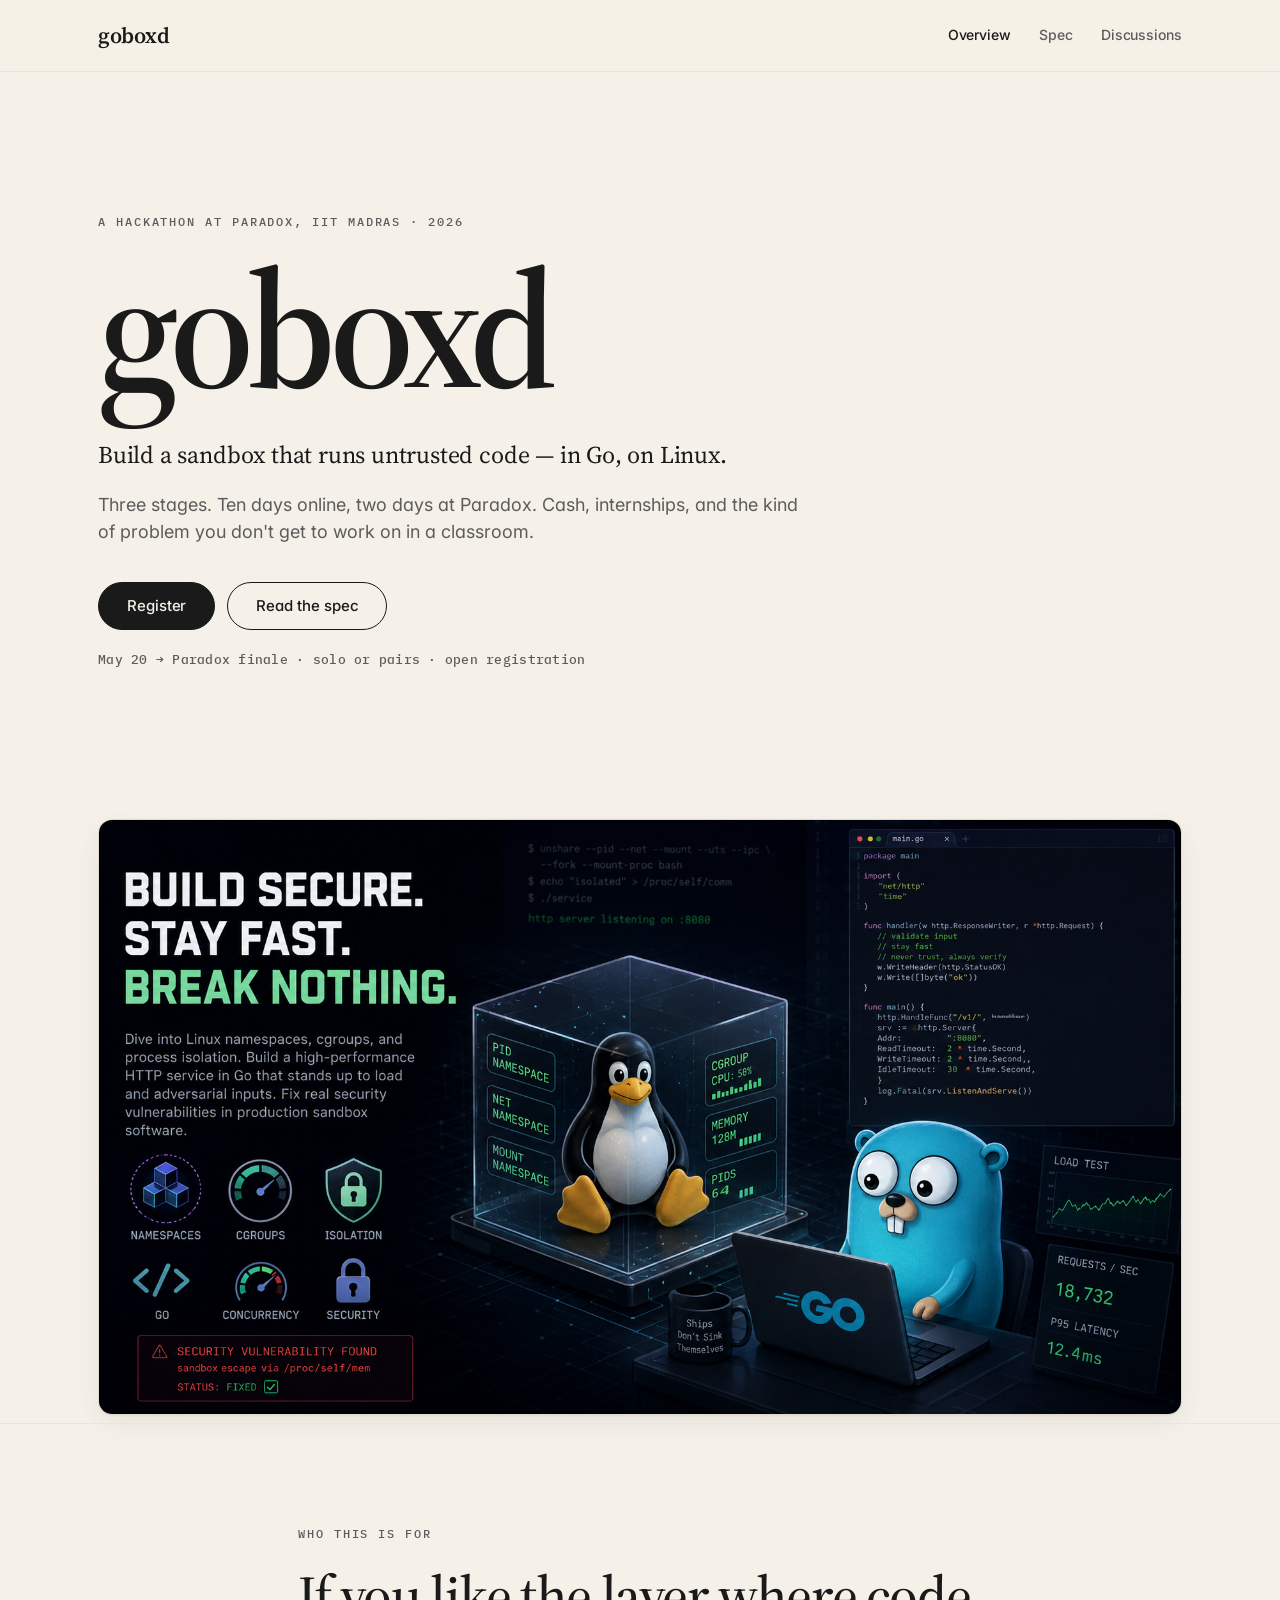
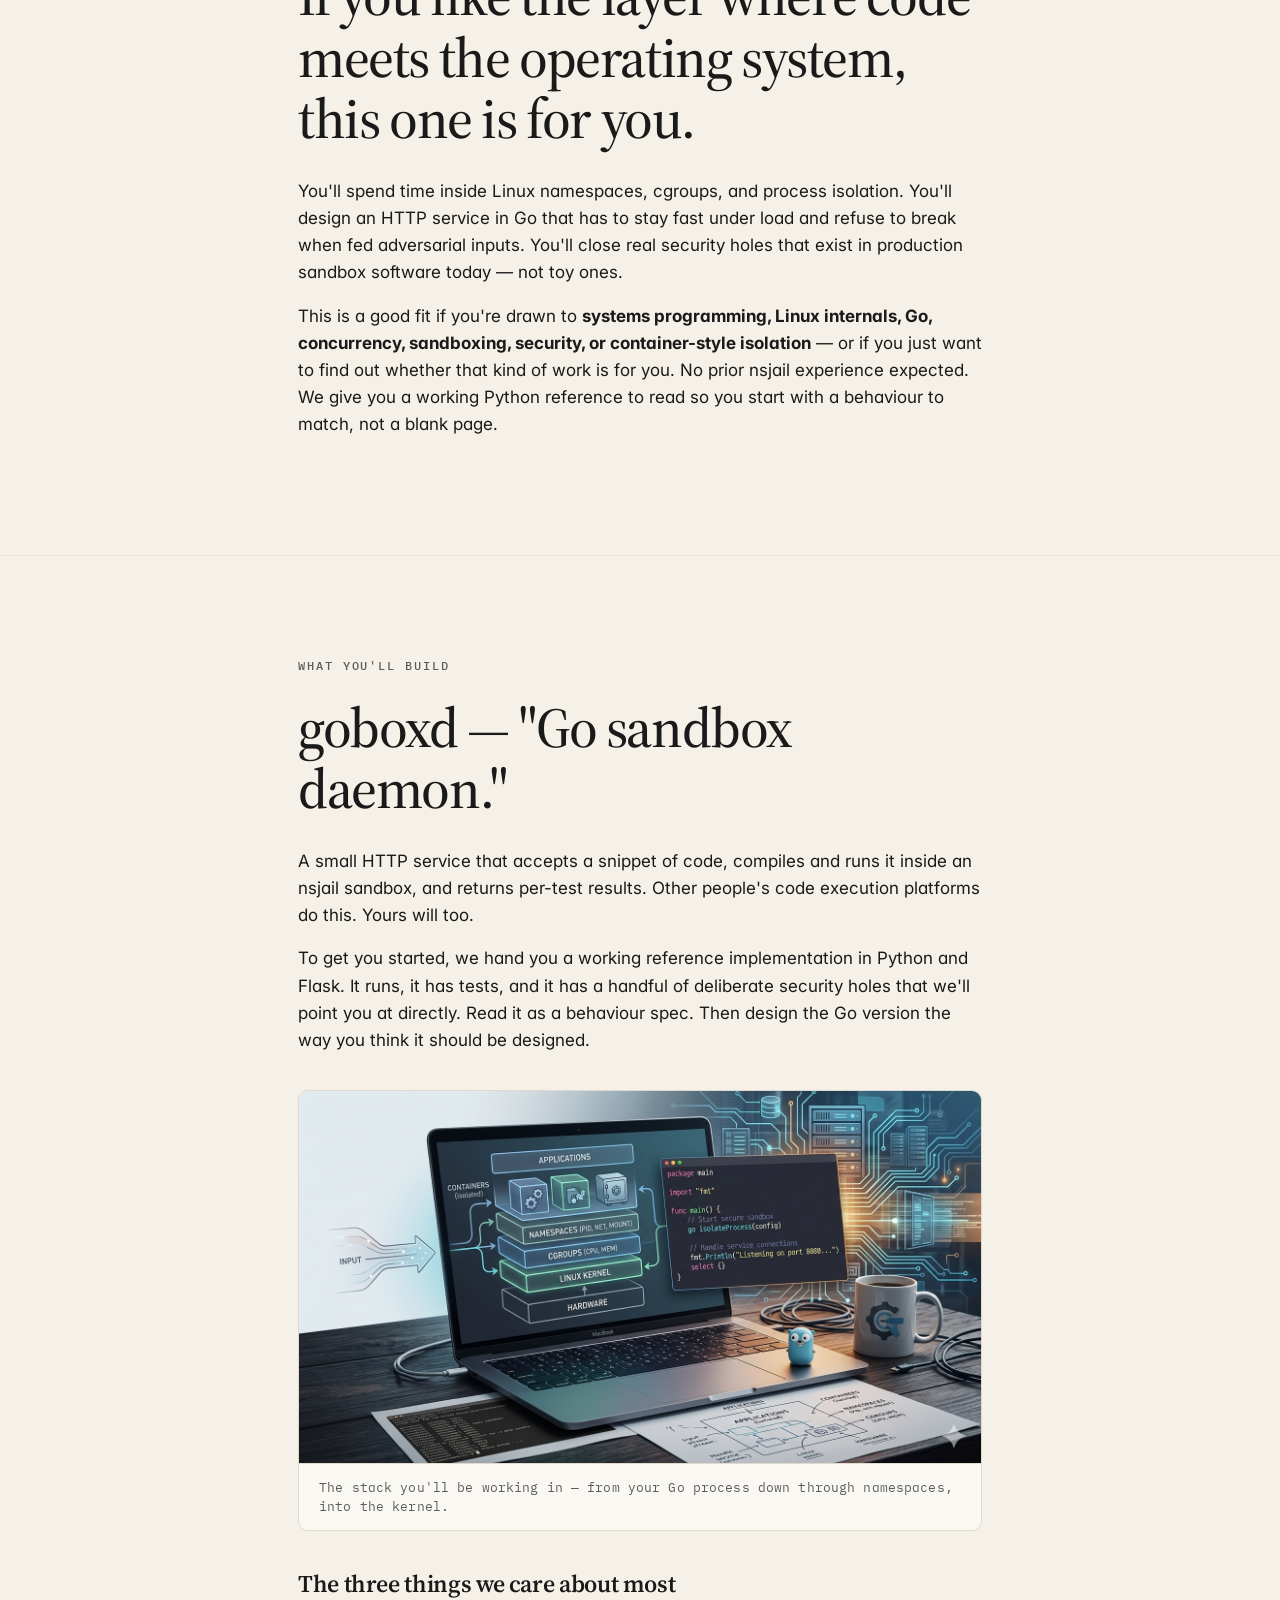
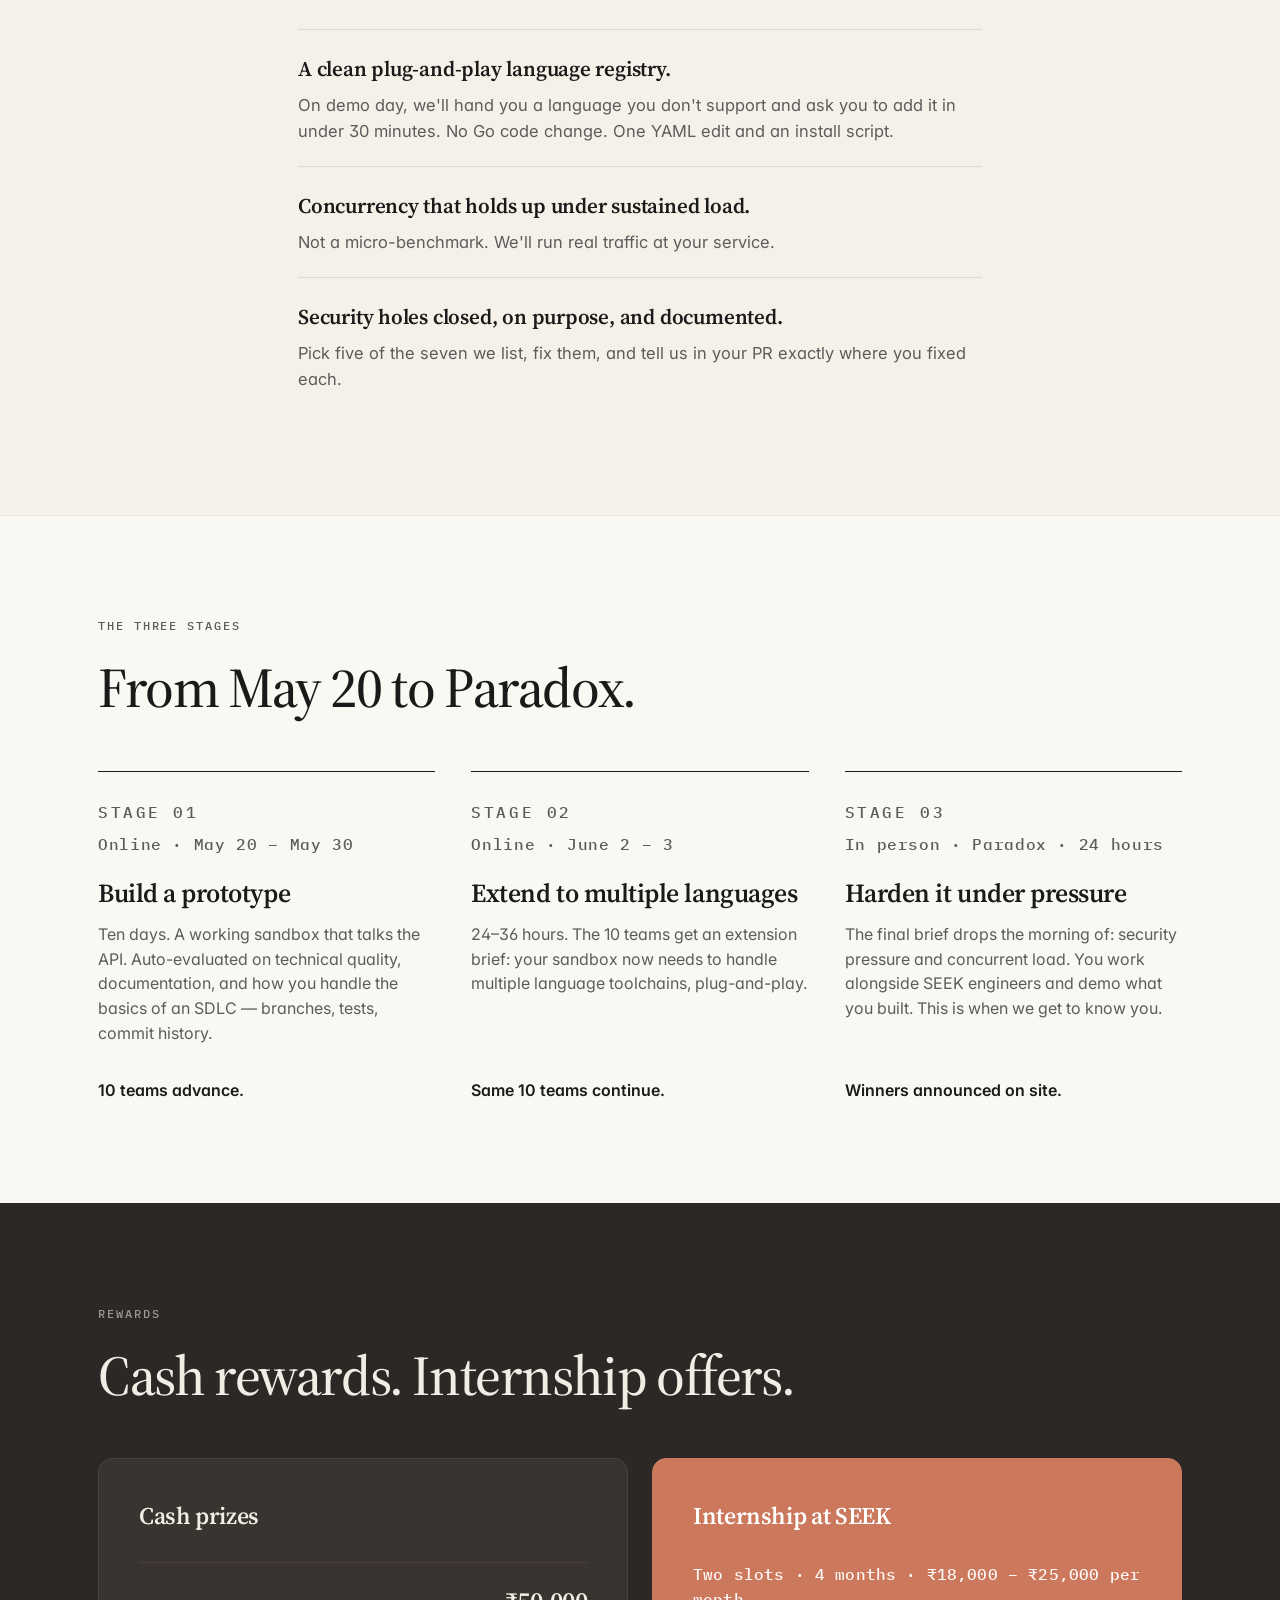
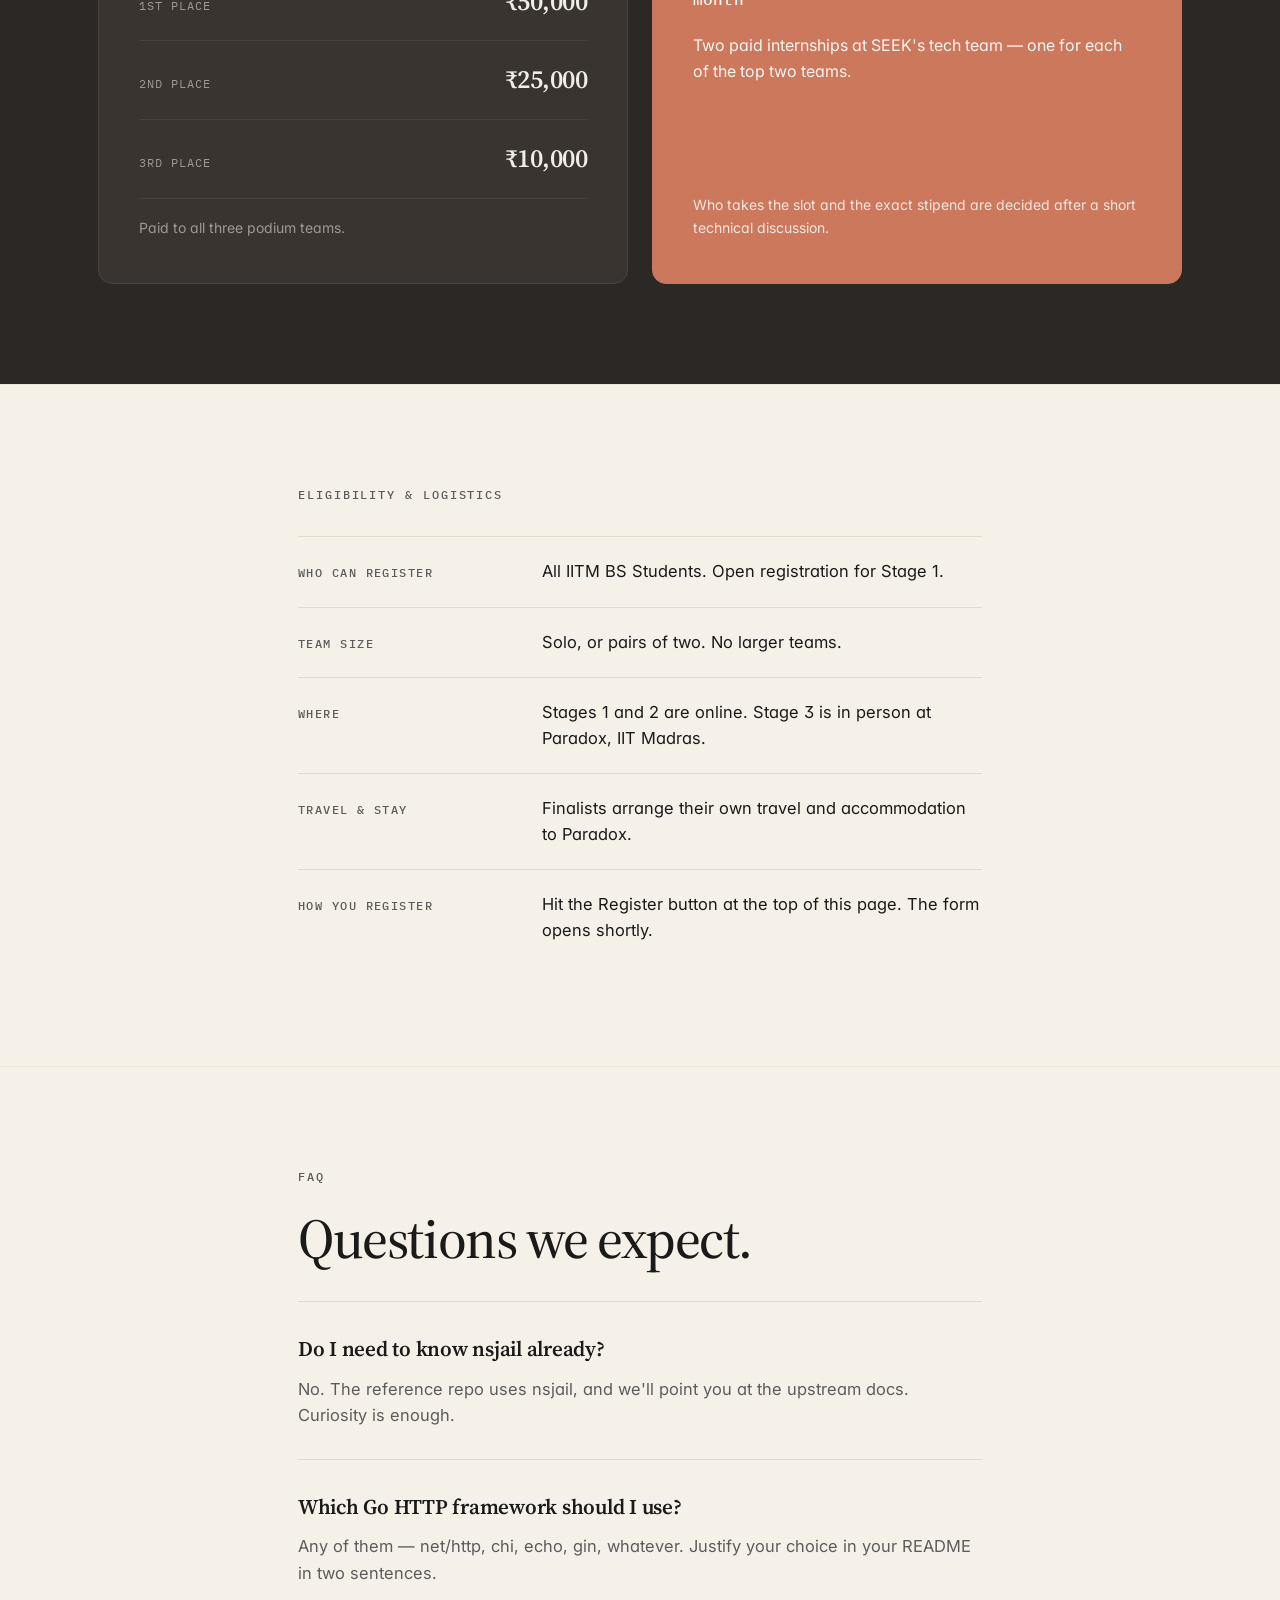
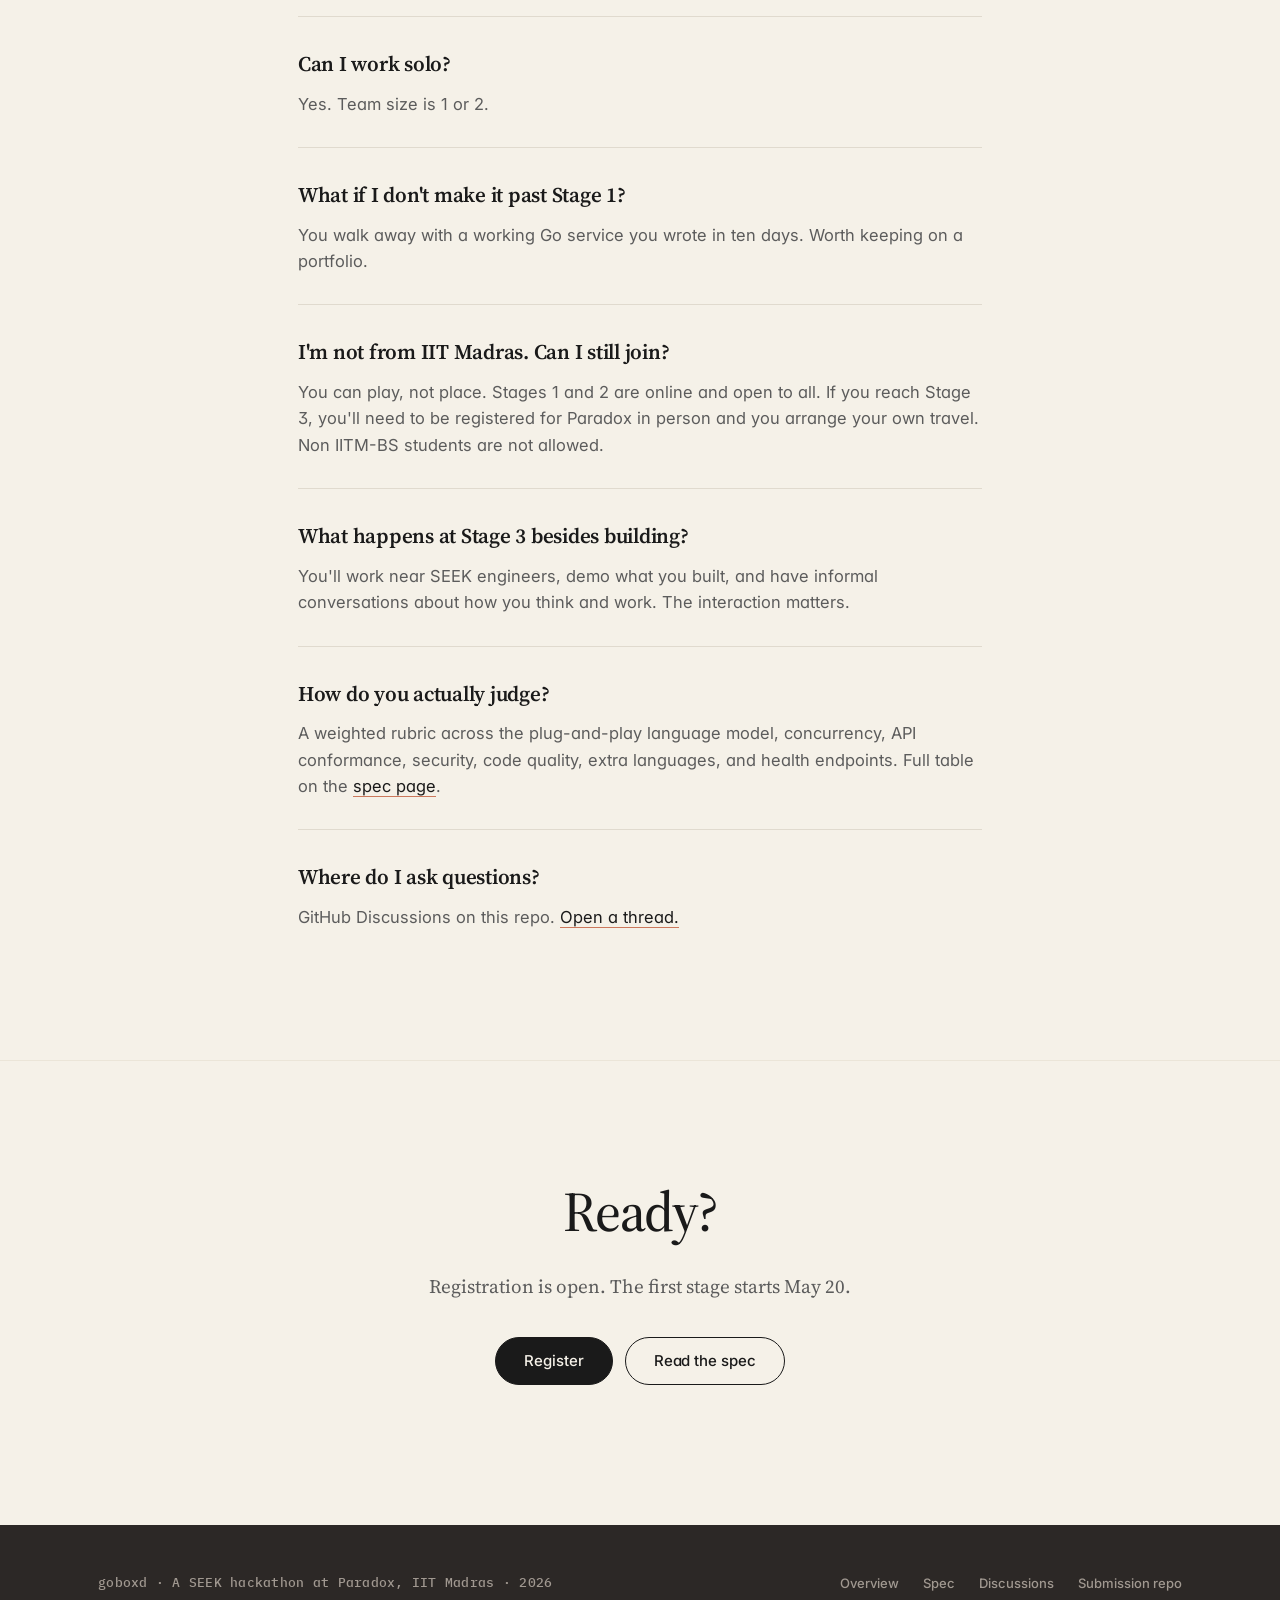
==== commit 0b0b8150: "Add images and enhance spec documentation for clarity" ====
--- a/index.html
+++ b/index.html
@@ -34,10 +34,18 @@
         <p class="lead">Build a sandbox that runs untrusted code &mdash; in Go, on Linux.</p>
         <p class="hero-meta">Three stages. Ten days online, two days at Paradox. Cash, internships, and the kind of problem you don't get to work on in a classroom.</p>
         <div class="cta-row">
-          <a href="https://google.com" class="btn btn-primary">Register</a>
+          <a href="https://docs.google.com/forms/d/e/1FAIpQLSeis6PSVKp43kDZYzZf0JDja0u3b3y9wSGXR2Oujw1bW1EEsQ/viewform" target="_blank" rel="noopener" class="btn btn-primary">Register</a>
           <a href="spec.html" class="btn btn-secondary">Read the spec</a>
         </div>
         <p class="hero-dates mono">May 20 &rarr; Paradox finale · solo or pairs · open registration</p>
+      </div>
+    </section>
+
+    <section class="featured">
+      <div class="container">
+        <figure class="feature-figure">
+          <img src="assets/img/poster.png" alt="Stylized poster: Linux penguin and Go gopher inside a glowing sandbox cube, surrounded by labels for namespaces, cgroups, isolation, concurrency, and security.">
+        </figure>
       </div>
     </section>
 
@@ -56,6 +64,11 @@
         <h2 class="display">goboxd &mdash; "Go sandbox daemon."</h2>
         <p>A small HTTP service that accepts a snippet of code, compiles and runs it inside an nsjail sandbox, and returns per-test results. Other people's code execution platforms do this. Yours will too.</p>
         <p>To get you started, we hand you a working reference implementation in Python and Flask. It runs, it has tests, and it has a handful of deliberate security holes that we'll point you at directly. Read it as a behaviour spec. Then design the Go version the way you think it should be designed.</p>
+
+        <figure class="inline-figure">
+          <img src="assets/img/arch-laptop.png" alt="Laptop displaying Go code with an overlay diagram showing the Linux stack: applications, containers, namespaces, kernel, hardware." loading="lazy">
+          <figcaption>The stack you'll be working in &mdash; from your Go process down through namespaces, into the kernel.</figcaption>
+        </figure>
 
         <h3 class="subheading">The three things we care about most</h3>
         <ul class="value-list">
@@ -80,7 +93,7 @@
           </article>
           <article class="stage">
             <p class="stage-num mono">Stage 02</p>
-            <p class="stage-dates mono">Online · June 1 &ndash; 2</p>
+            <p class="stage-dates mono">Online · June 2 &ndash; 3</p>
             <h3>Extend to multiple languages</h3>
             <p>24&ndash;36 hours. The 10 teams get an extension brief: your sandbox now needs to handle multiple language toolchains, plug-and-play.</p>
             <p class="stage-advance"><strong>Same 10 teams continue.</strong></p>
@@ -113,8 +126,8 @@
           <div class="reward-card highlighted">
             <h3 class="reward-title">Internship at SEEK</h3>
             <p class="reward-headline">Two slots · 4 months · &#8377;18,000 &ndash; &#8377;25,000 per month</p>
-            <p>Two paid internships at SEEK's tech team &mdash; one for each of the top two teams. If your team is a pair, you decide between yourselves who takes the slot.</p>
-            <p class="reward-note">The exact stipend is set after a short technical conversation.</p>
+            <p>Two paid internships at SEEK's tech team &mdash; one for each of the top two teams.</p>
+            <p class="reward-note">Who takes the slot and the exact stipend are decided after a short technical discussion.</p>
           </div>
         </div>
       </div>
@@ -126,7 +139,7 @@
         <dl class="logistics">
           <div>
             <dt>Who can register</dt>
-            <dd>All IITM BS Students. Open registration for Stage 1. Existing SEEK employees and contractors can play but not place &mdash; register as out-of-competition.</dd>
+            <dd>All IITM BS Students. Open registration for Stage 1.</dd>
           </div>
           <div>
             <dt>Team size</dt>
@@ -194,7 +207,7 @@
         <h2 class="display">Ready?</h2>
         <p>Registration is open. The first stage starts May 20.</p>
         <div class="cta-row">
-          <a href="https://google.com" class="btn btn-primary">Register</a>
+          <a href="https://docs.google.com/forms/d/e/1FAIpQLSeis6PSVKp43kDZYzZf0JDja0u3b3y9wSGXR2Oujw1bW1EEsQ/viewform" target="_blank" rel="noopener" class="btn btn-primary">Register</a>
           <a href="spec.html" class="btn btn-secondary">Read the spec</a>
         </div>
       </div>
--- a/assets/styles.css
+++ b/assets/styles.css
@@ -680,10 +680,157 @@
   border-bottom-color: var(--accent);
 }
 
+/* featured image (editorial hero feature) */
+.featured {
+  padding: 32px 0 8px;
+}
+.feature-figure {
+  margin: 0;
+  border-radius: var(--radius-lg);
+  overflow: hidden;
+  border: 1px solid var(--border);
+  background: var(--bg-elevated);
+  box-shadow: 0 1px 2px rgba(0, 0, 0, 0.04), 0 8px 24px rgba(0, 0, 0, 0.06);
+}
+.feature-figure img {
+  width: 100%;
+  height: auto;
+  display: block;
+}
+
+/* inline figure (smaller, sits within narrow prose) */
+.inline-figure {
+  margin: 36px 0;
+  border-radius: var(--radius-md);
+  overflow: hidden;
+  border: 1px solid var(--border);
+  background: var(--bg-elevated);
+}
+.inline-figure img {
+  width: 100%;
+  height: auto;
+  display: block;
+}
+.inline-figure figcaption {
+  font-family: var(--mono);
+  font-size: 12.5px;
+  color: var(--fg-dim);
+  padding: 14px 20px;
+  border-top: 1px solid var(--border);
+  background: var(--bg-elevated);
+  letter-spacing: 0.01em;
+  line-height: 1.5;
+}
+
+/* diagram figure (spec page, lighter chrome) */
+.diagram-figure {
+  margin: 24px 0 32px;
+  border-radius: var(--radius-md);
+  overflow: hidden;
+  border: 1px solid var(--border);
+  background: var(--bg);
+}
+.diagram-figure img {
+  width: 100%;
+  height: auto;
+  display: block;
+}
+.diagram-figure figcaption {
+  font-family: var(--mono);
+  font-size: 12.5px;
+  color: var(--fg-dim);
+  padding: 14px 20px;
+  border-top: 1px solid var(--border);
+  background: var(--bg-elevated);
+  letter-spacing: 0.01em;
+  line-height: 1.5;
+}
+
+/* stage minimums callout */
+.stage-minimums {
+  display: grid;
+  grid-template-columns: repeat(3, 1fr);
+  gap: 20px;
+  margin: 36px 0 0;
+}
+.minimum {
+  padding: 28px 26px;
+  border: 1px solid var(--border);
+  border-radius: var(--radius-md);
+  background: var(--bg);
+}
+.minimum-label {
+  font-size: 12px;
+  text-transform: uppercase;
+  letter-spacing: 0.14em;
+  color: var(--accent);
+  margin: 0 0 16px;
+  font-weight: 600;
+}
+.minimum ul {
+  margin: 0;
+  padding-left: 0;
+  list-style: none;
+}
+.minimum ul li {
+  margin: 0;
+  padding: 14px 0;
+  border-top: 1px solid var(--border);
+  font-size: 14.5px;
+  line-height: 1.55;
+  color: var(--fg-soft);
+}
+.minimum ul li:first-child {
+  border-top: none;
+  padding-top: 4px;
+}
+.minimum code {
+  font-size: 0.92em;
+  background: var(--code-bg);
+  padding: 1px 5px;
+  white-space: normal;
+}
+
+/* judging axes triptych */
+.judging-axes {
+  display: grid;
+  grid-template-columns: repeat(3, 1fr);
+  gap: 24px;
+  margin: 28px 0 32px;
+}
+.axis {
+  padding: 26px 0 0;
+  border-top: 1px solid var(--fg);
+}
+.axis-num {
+  font-size: 11px;
+  letter-spacing: 0.16em;
+  color: var(--fg-dim);
+  margin: 0 0 10px;
+  font-weight: 500;
+}
+.axis h4 {
+  font-family: var(--serif);
+  font-size: 22px;
+  font-weight: 600;
+  letter-spacing: -0.015em;
+  margin: 0 0 10px;
+  color: var(--fg);
+  text-transform: none;
+}
+.axis p {
+  font-size: 15px;
+  line-height: 1.55;
+  color: var(--fg-dim);
+  margin: 0;
+}
+
 /* responsive */
 @media (max-width: 900px) {
   .stages-grid { grid-template-columns: 1fr; gap: 28px; }
   .rewards-grid { grid-template-columns: 1fr; gap: 18px; }
+  .stage-minimums { grid-template-columns: 1fr; gap: 16px; }
+  .judging-axes { grid-template-columns: 1fr; gap: 28px; }
 }
 
 @media (max-width: 760px) {
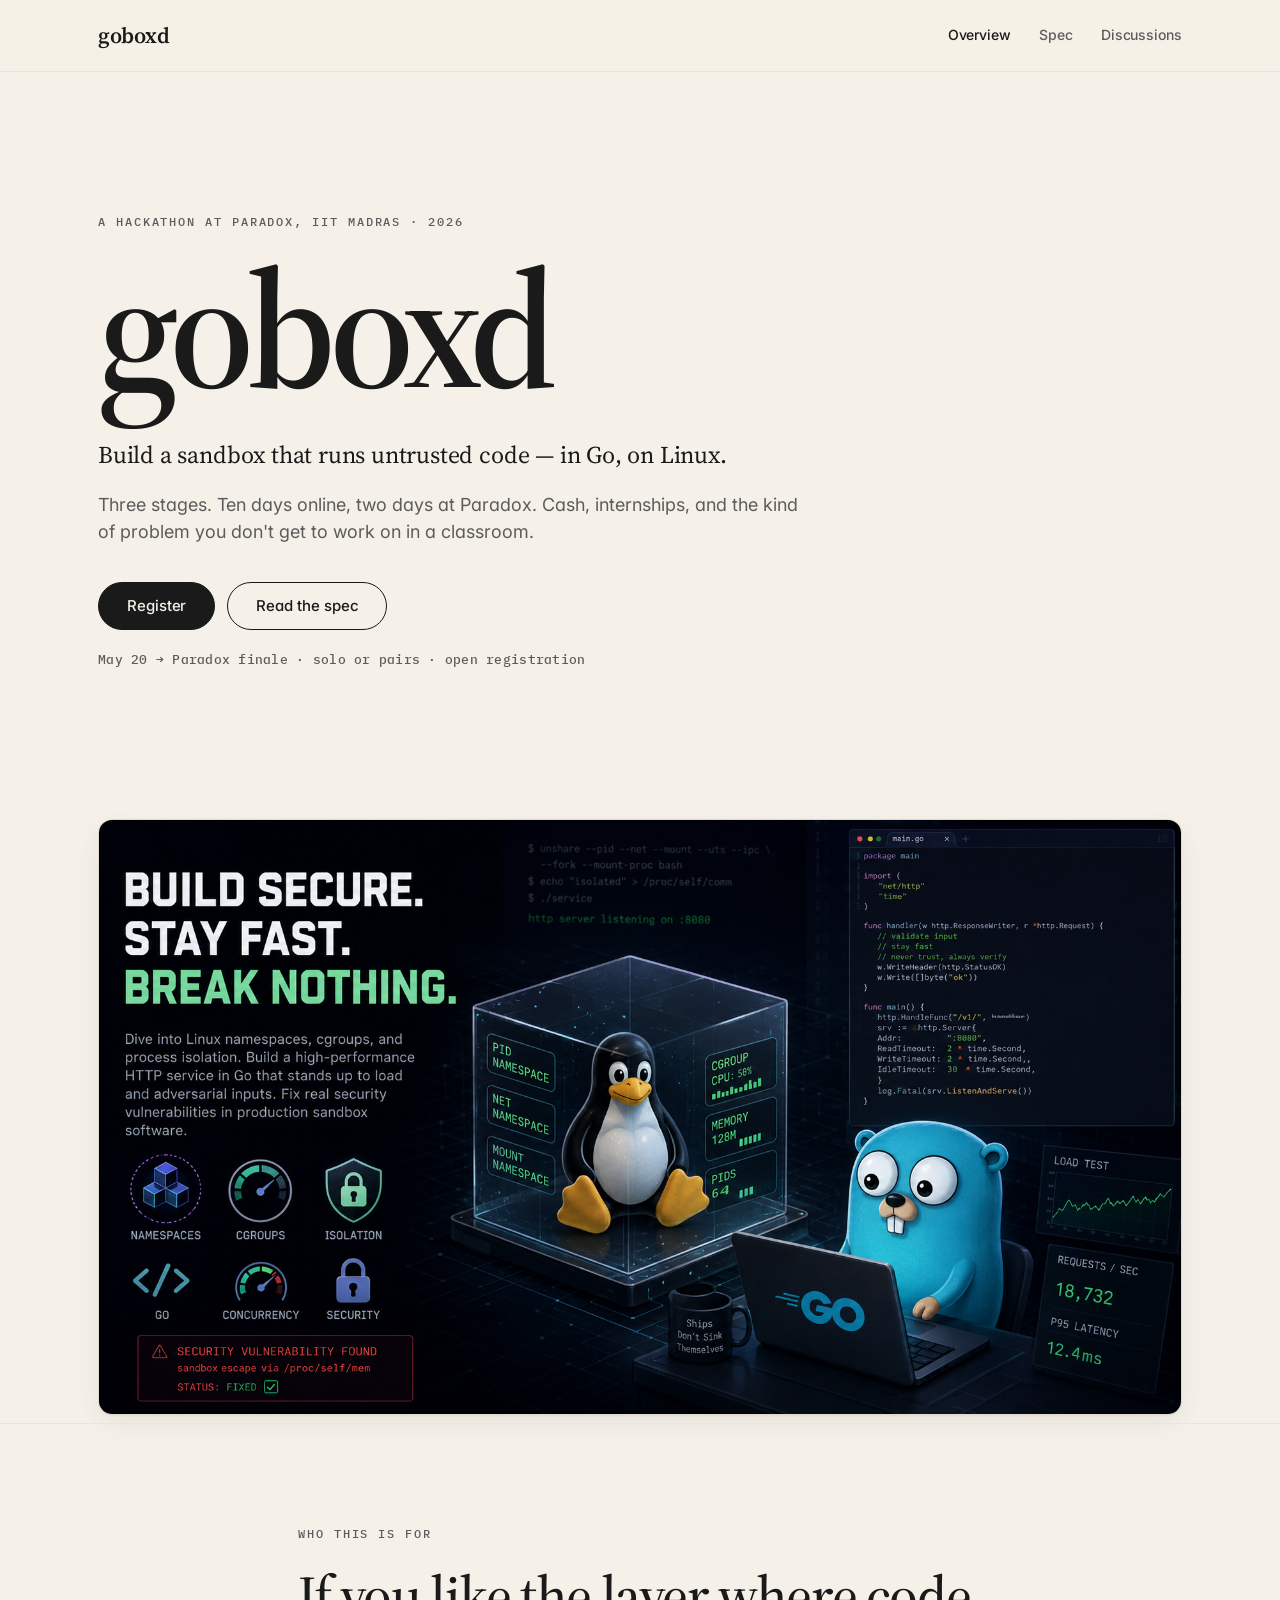
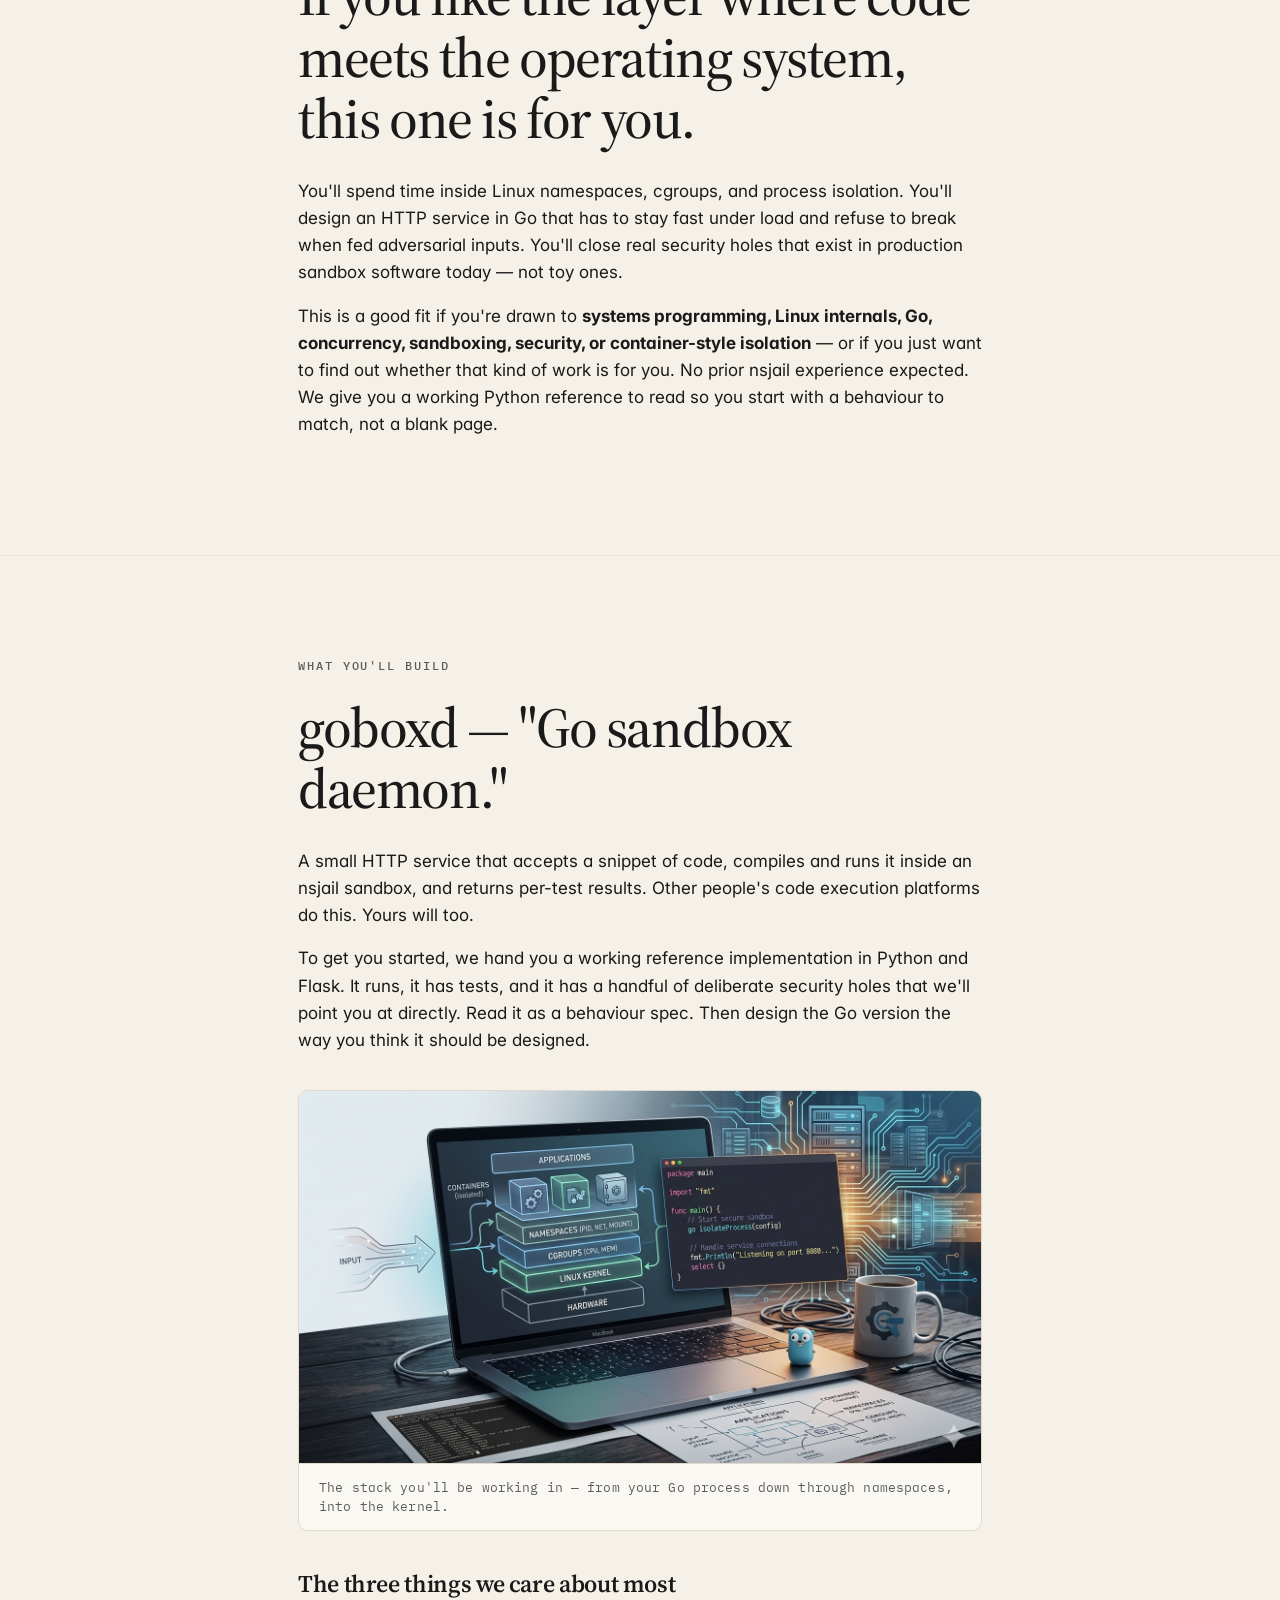
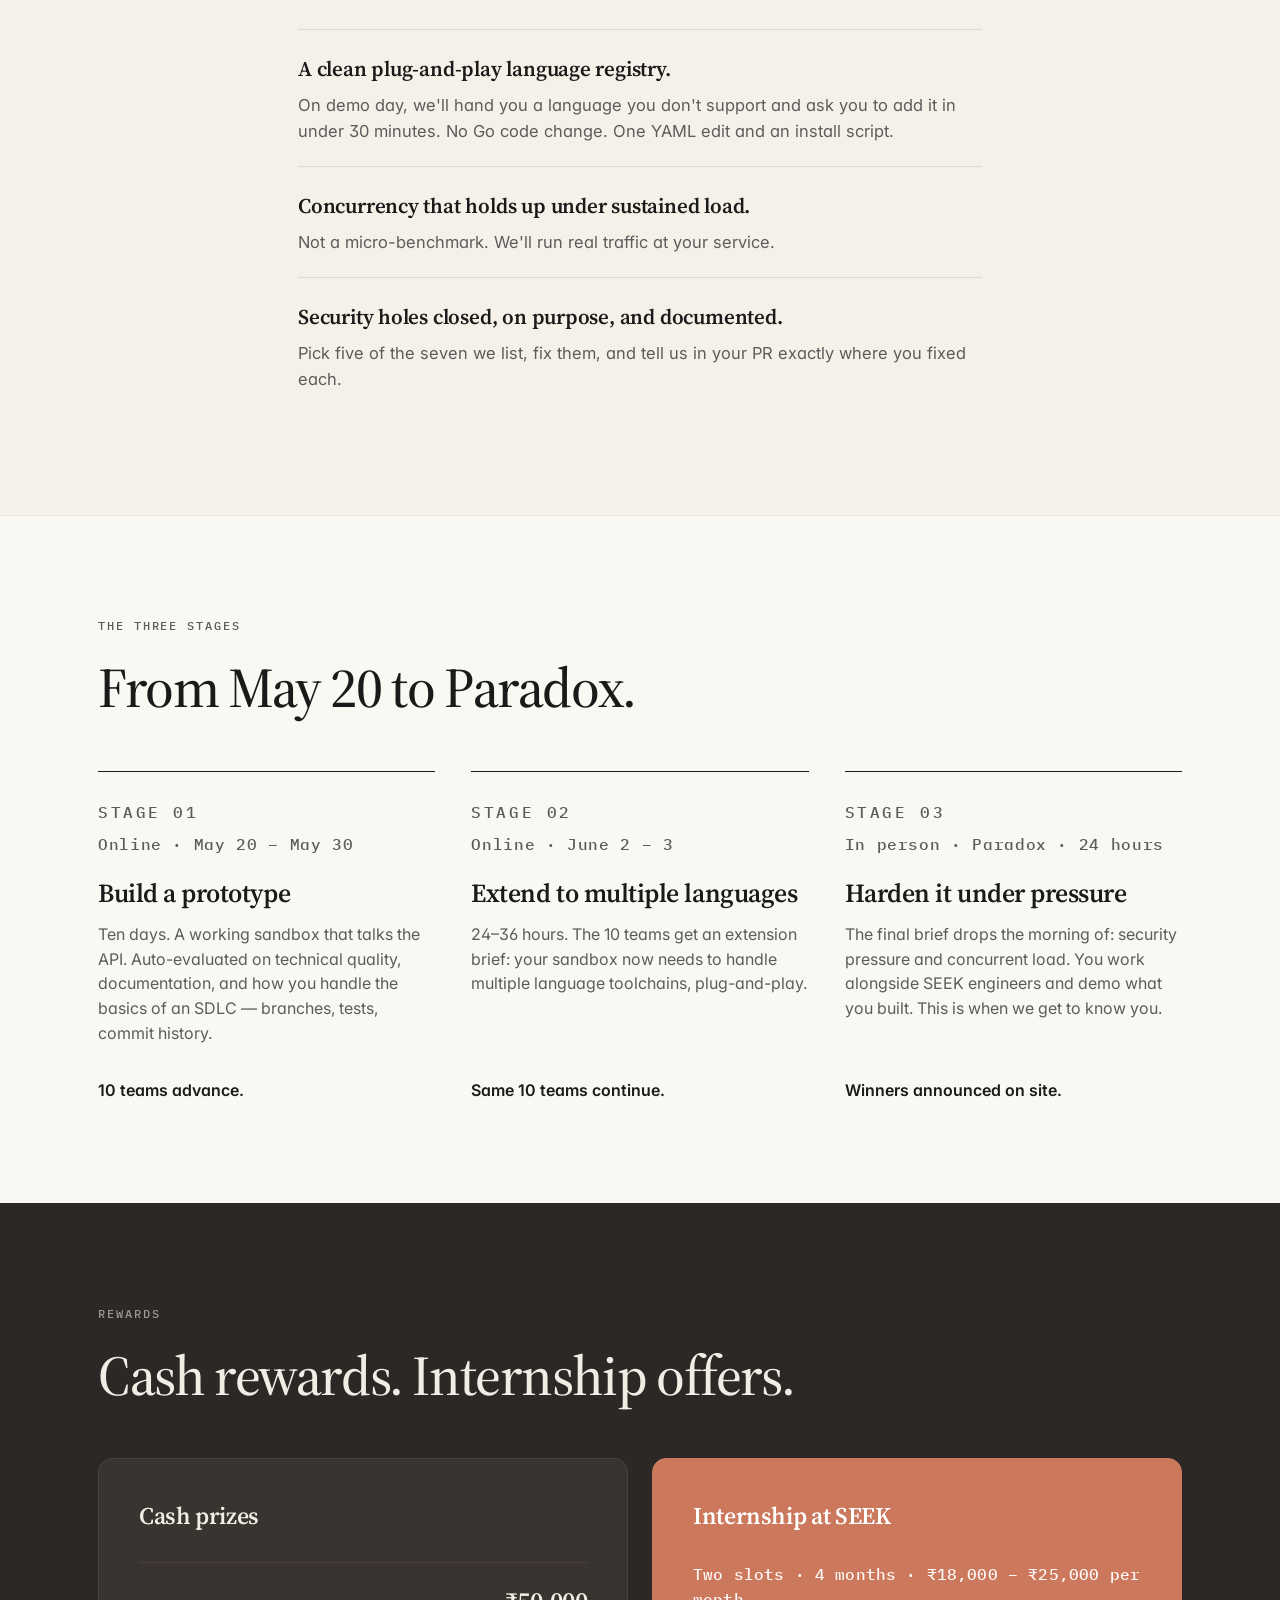
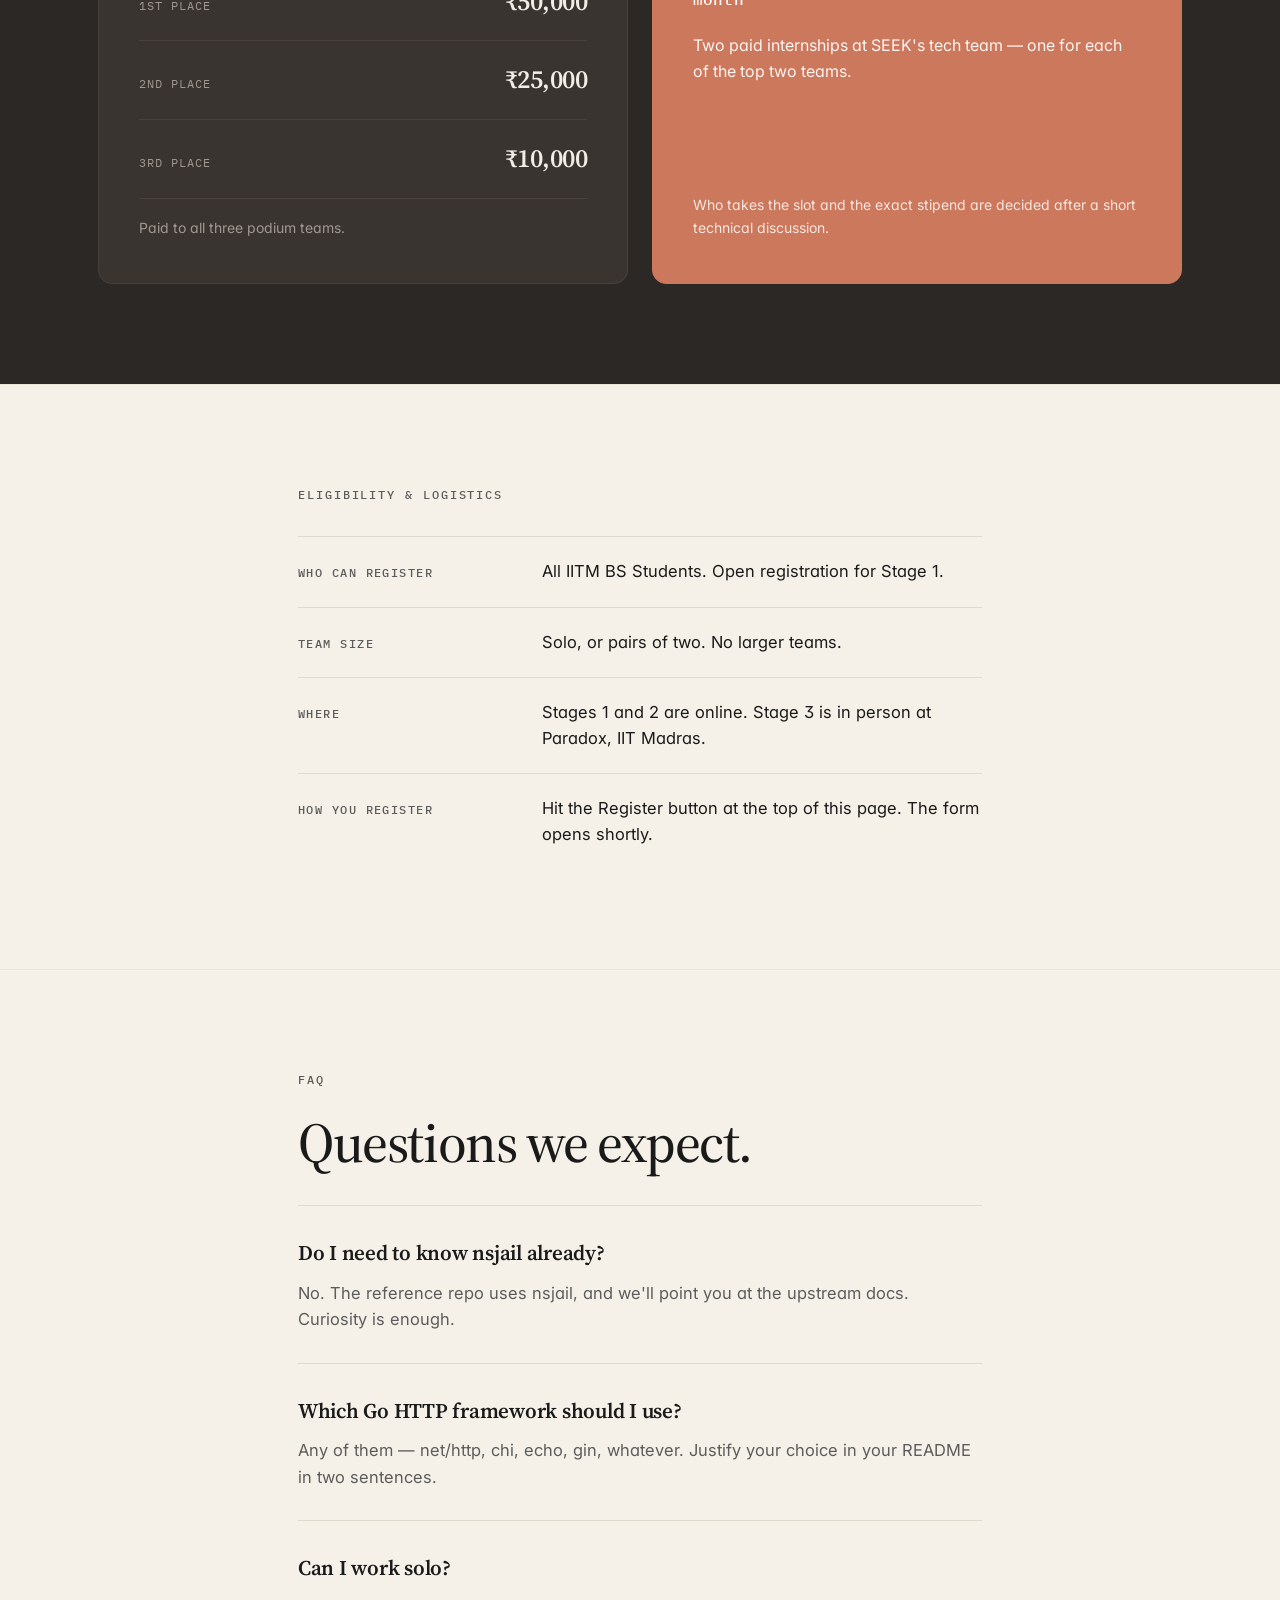
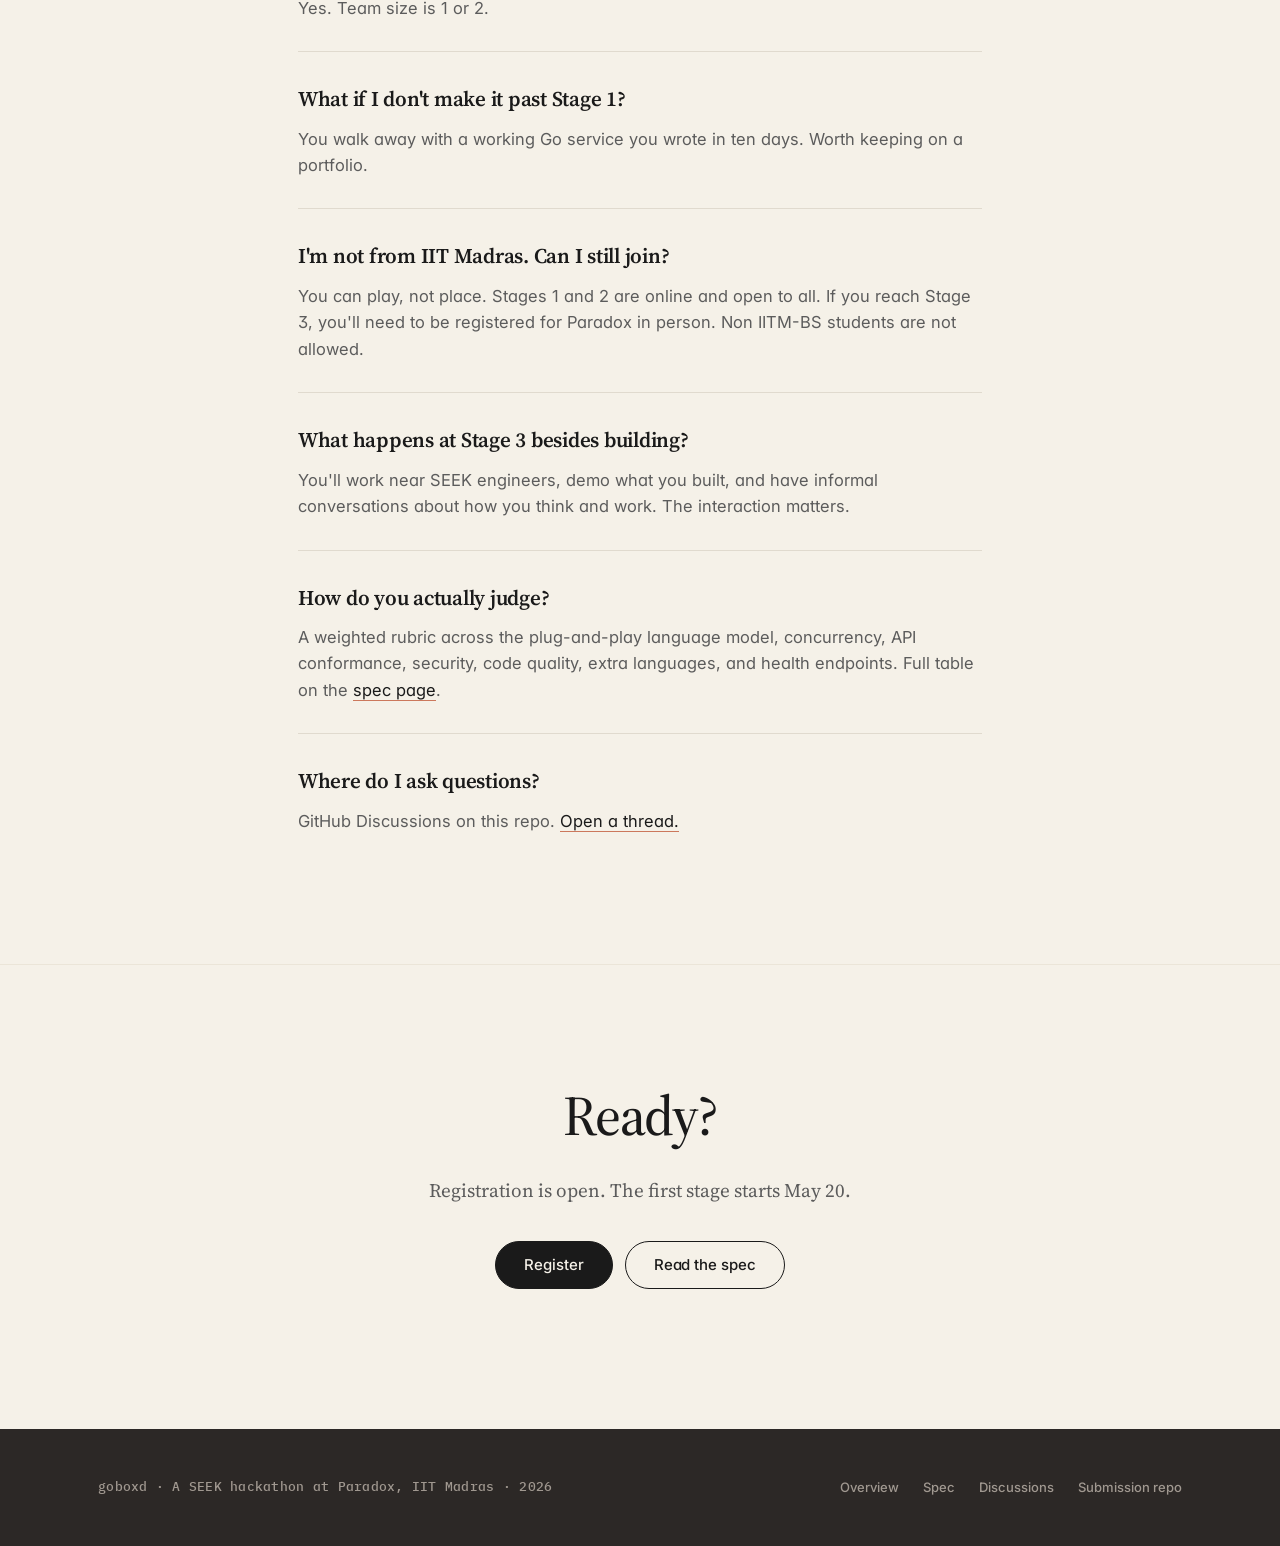
==== commit 0348428f: "Remove travel and accommodation from logistics and FAQ" ====
--- a/index.html
+++ b/index.html
@@ -150,10 +150,6 @@
             <dd>Stages 1 and 2 are online. Stage 3 is in person at Paradox, IIT Madras.</dd>
           </div>
           <div>
-            <dt>Travel &amp; stay</dt>
-            <dd>Finalists arrange their own travel and accommodation to Paradox.</dd>
-          </div>
-          <div>
             <dt>How you register</dt>
             <dd>Hit the Register button at the top of this page. The form opens shortly.</dd>
           </div>
@@ -184,7 +180,7 @@
           </div>
           <div>
             <dt>I'm not from IIT Madras. Can I still join?</dt>
-            <dd>You can play, not place. Stages 1 and 2 are online and open to all. If you reach Stage 3, you'll need to be registered for Paradox in person and you arrange your own travel. Non IITM-BS students are not allowed.</dd>
+            <dd>You can play, not place. Stages 1 and 2 are online and open to all. If you reach Stage 3, you'll need to be registered for Paradox in person. Non IITM-BS students are not allowed.</dd>
           </div>
           <div>
             <dt>What happens at Stage 3 besides building?</dt>
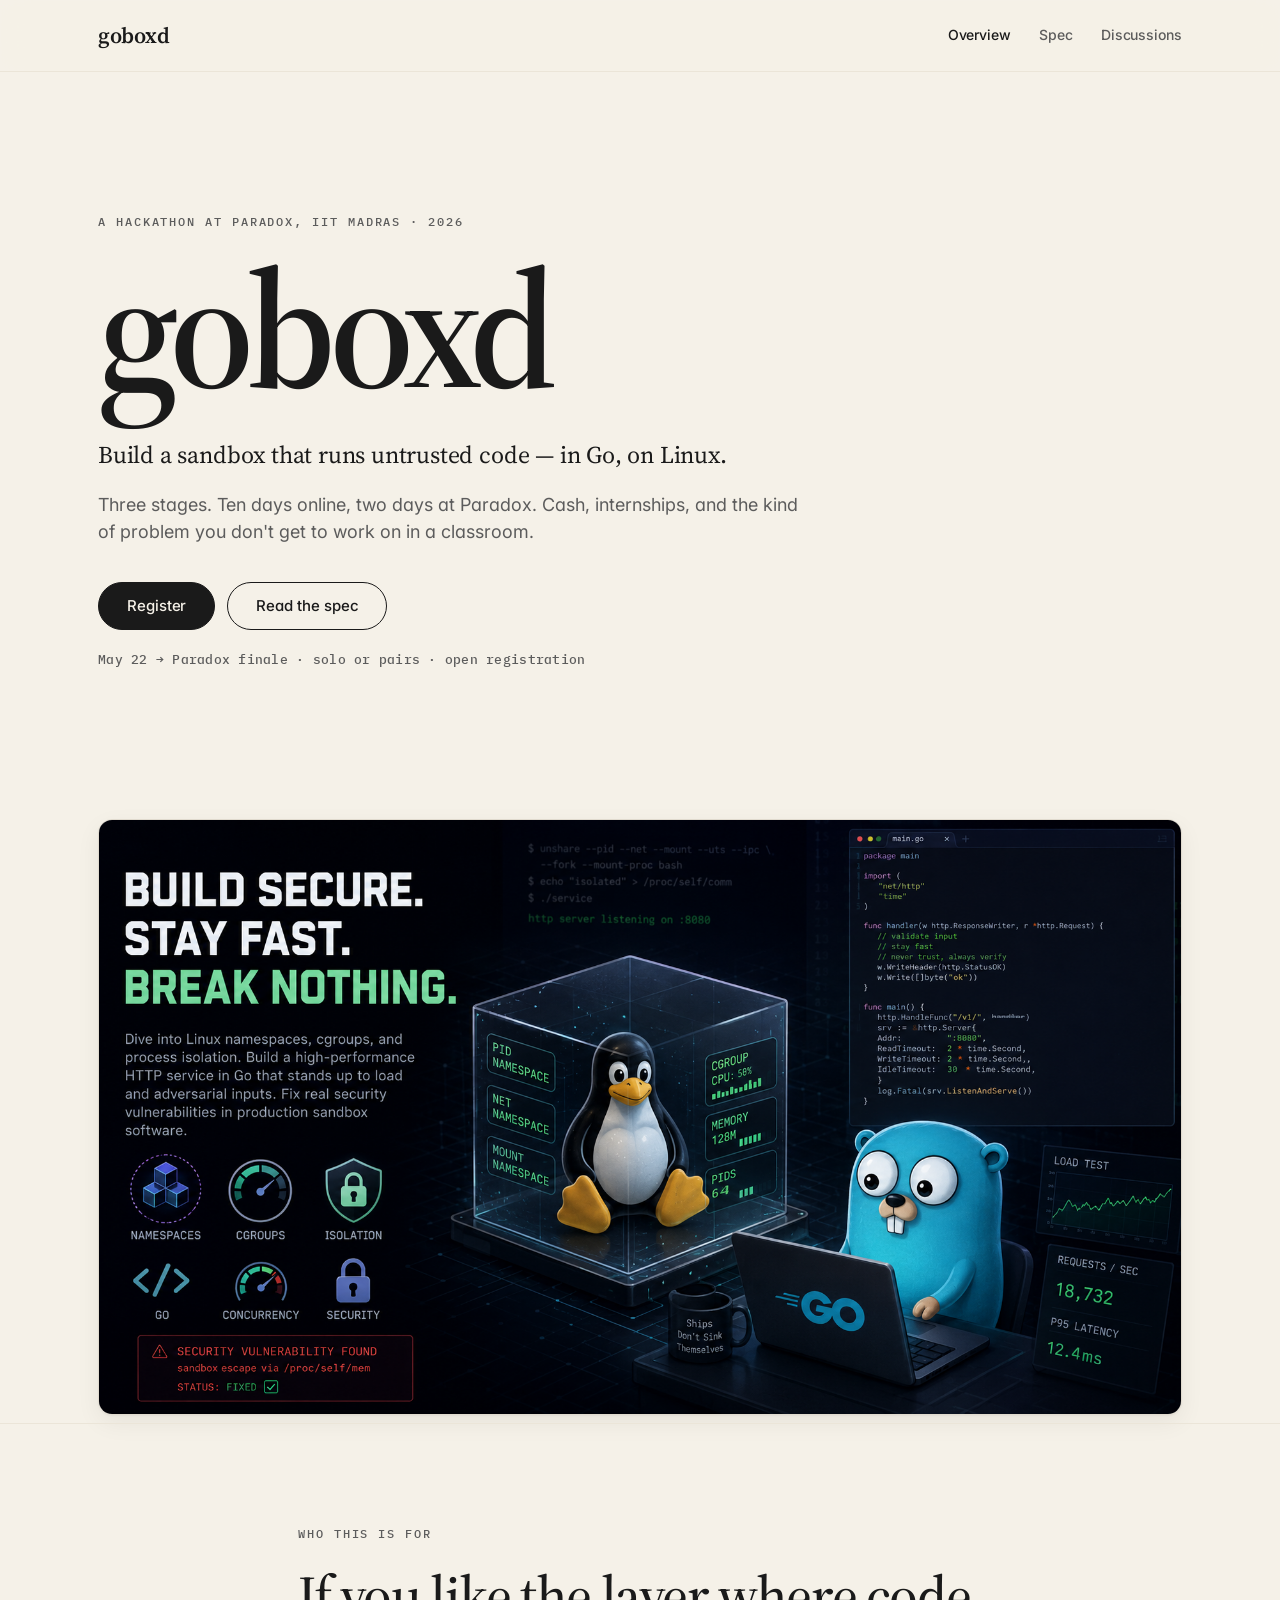
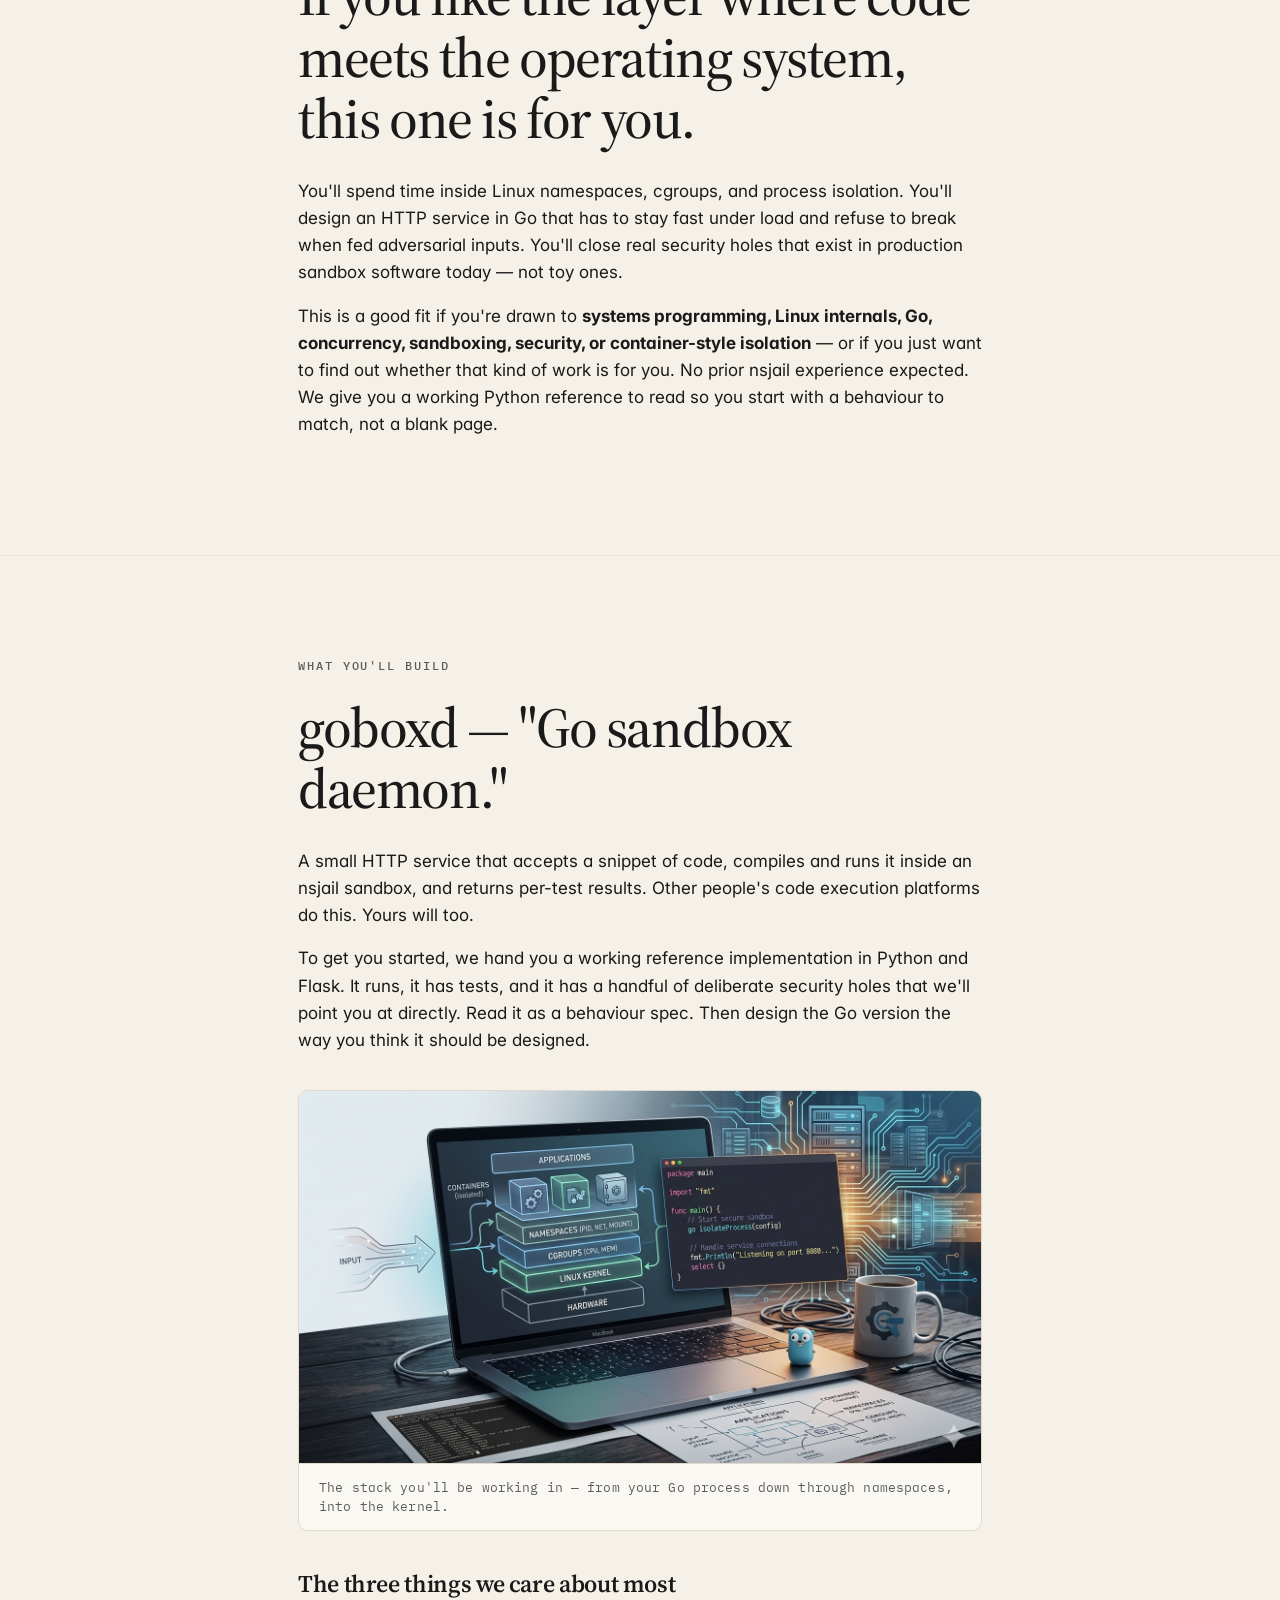
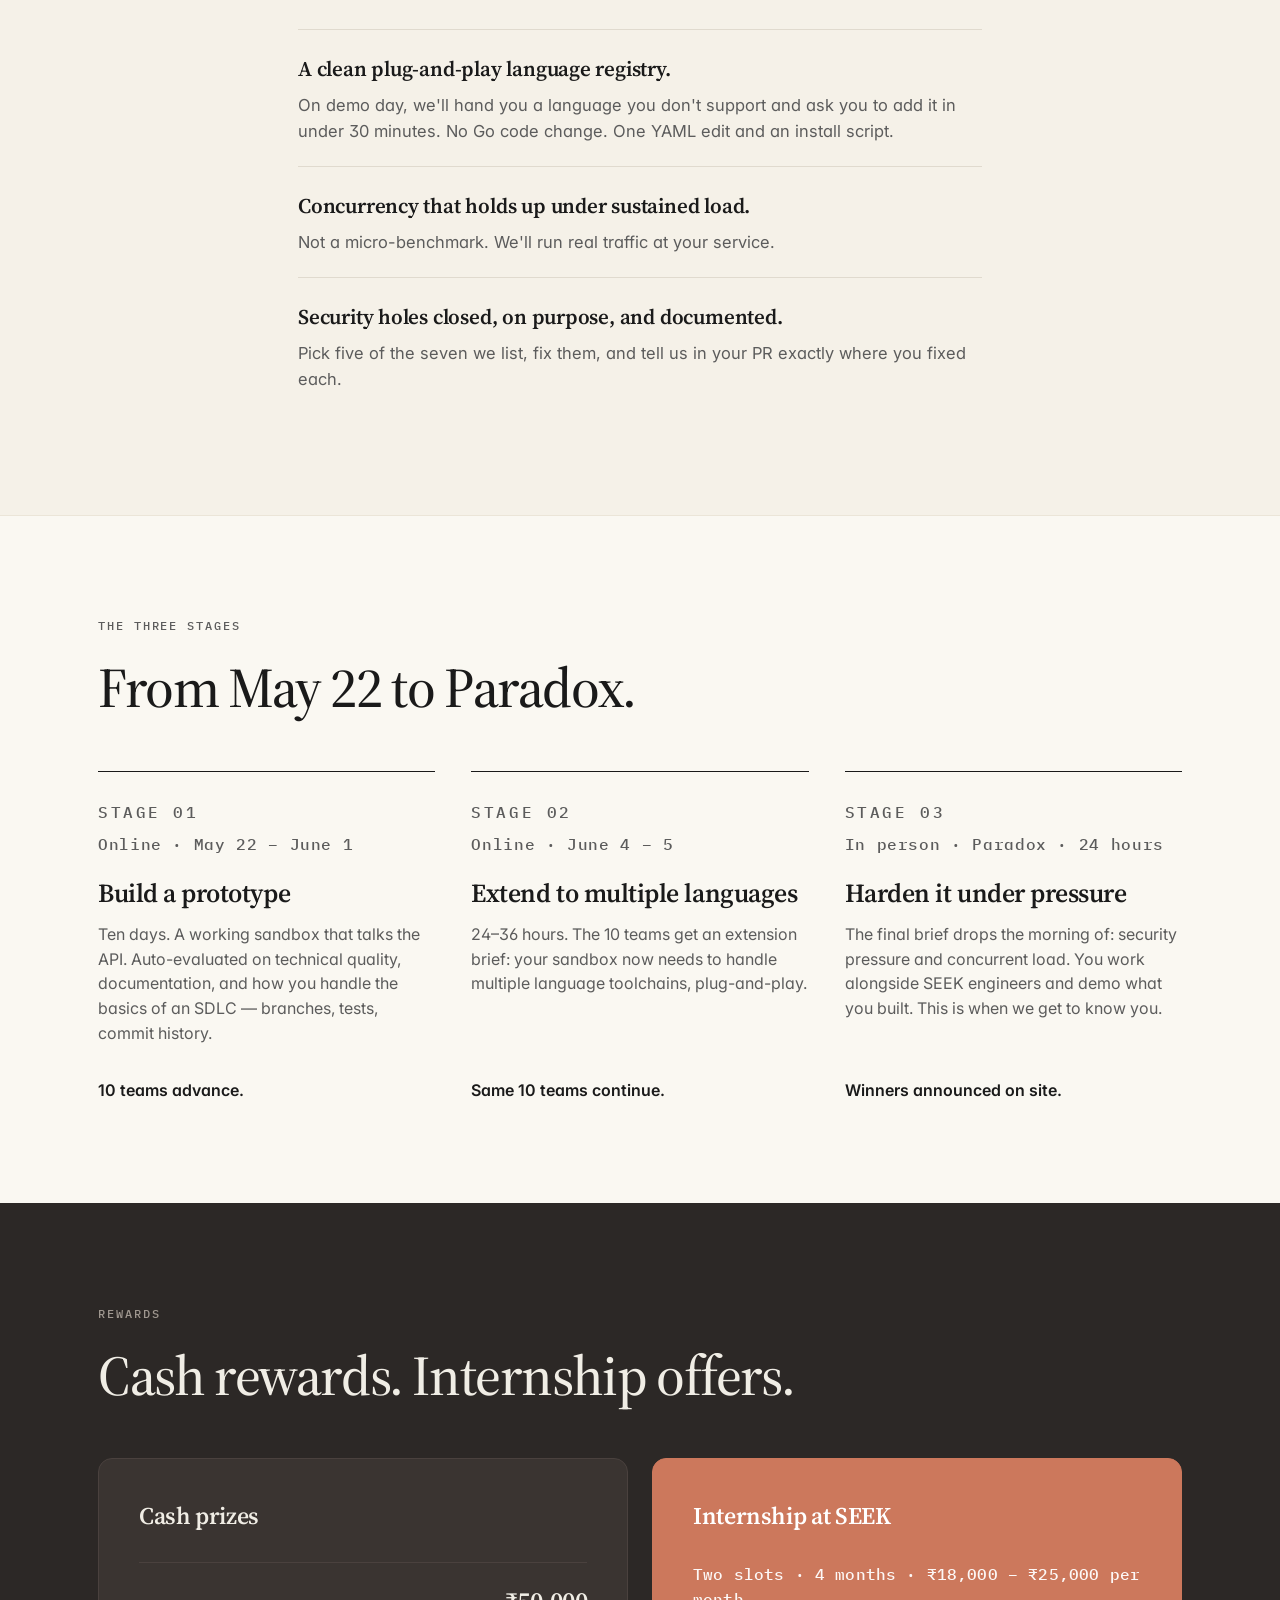
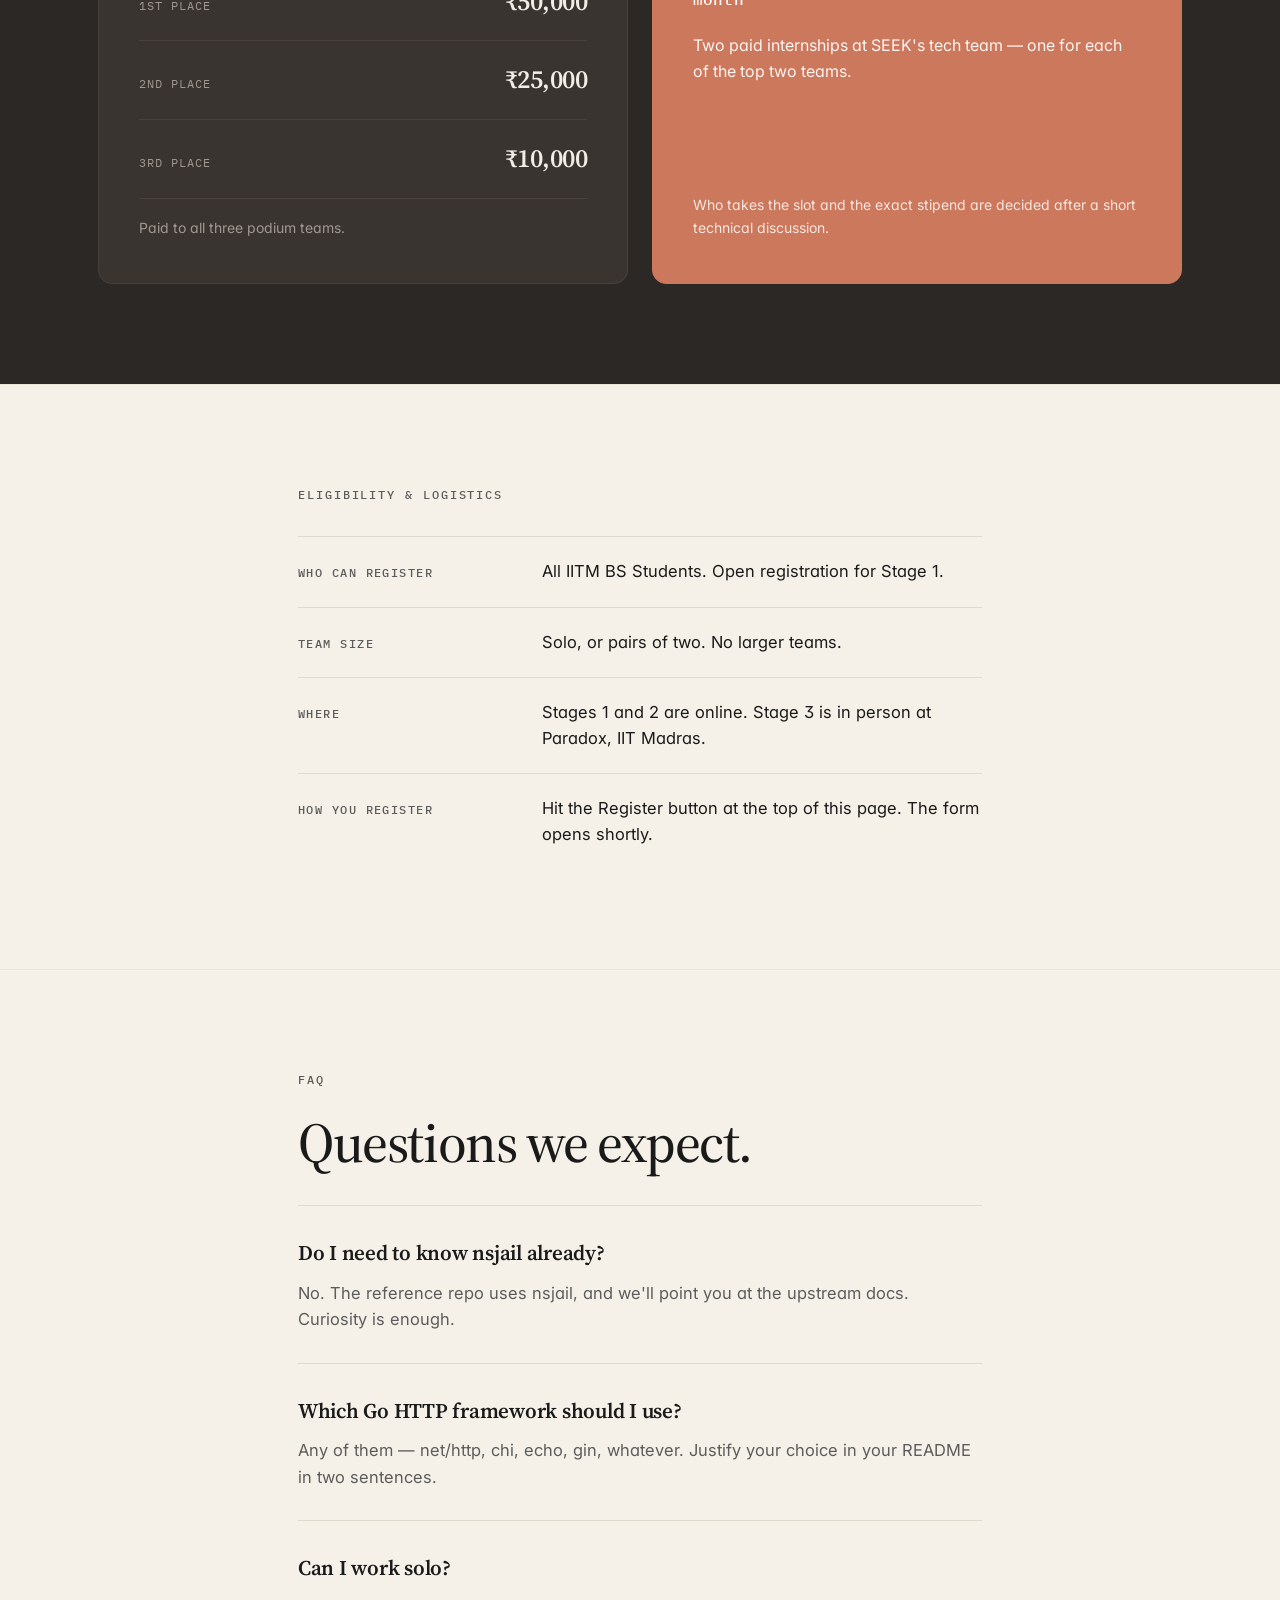
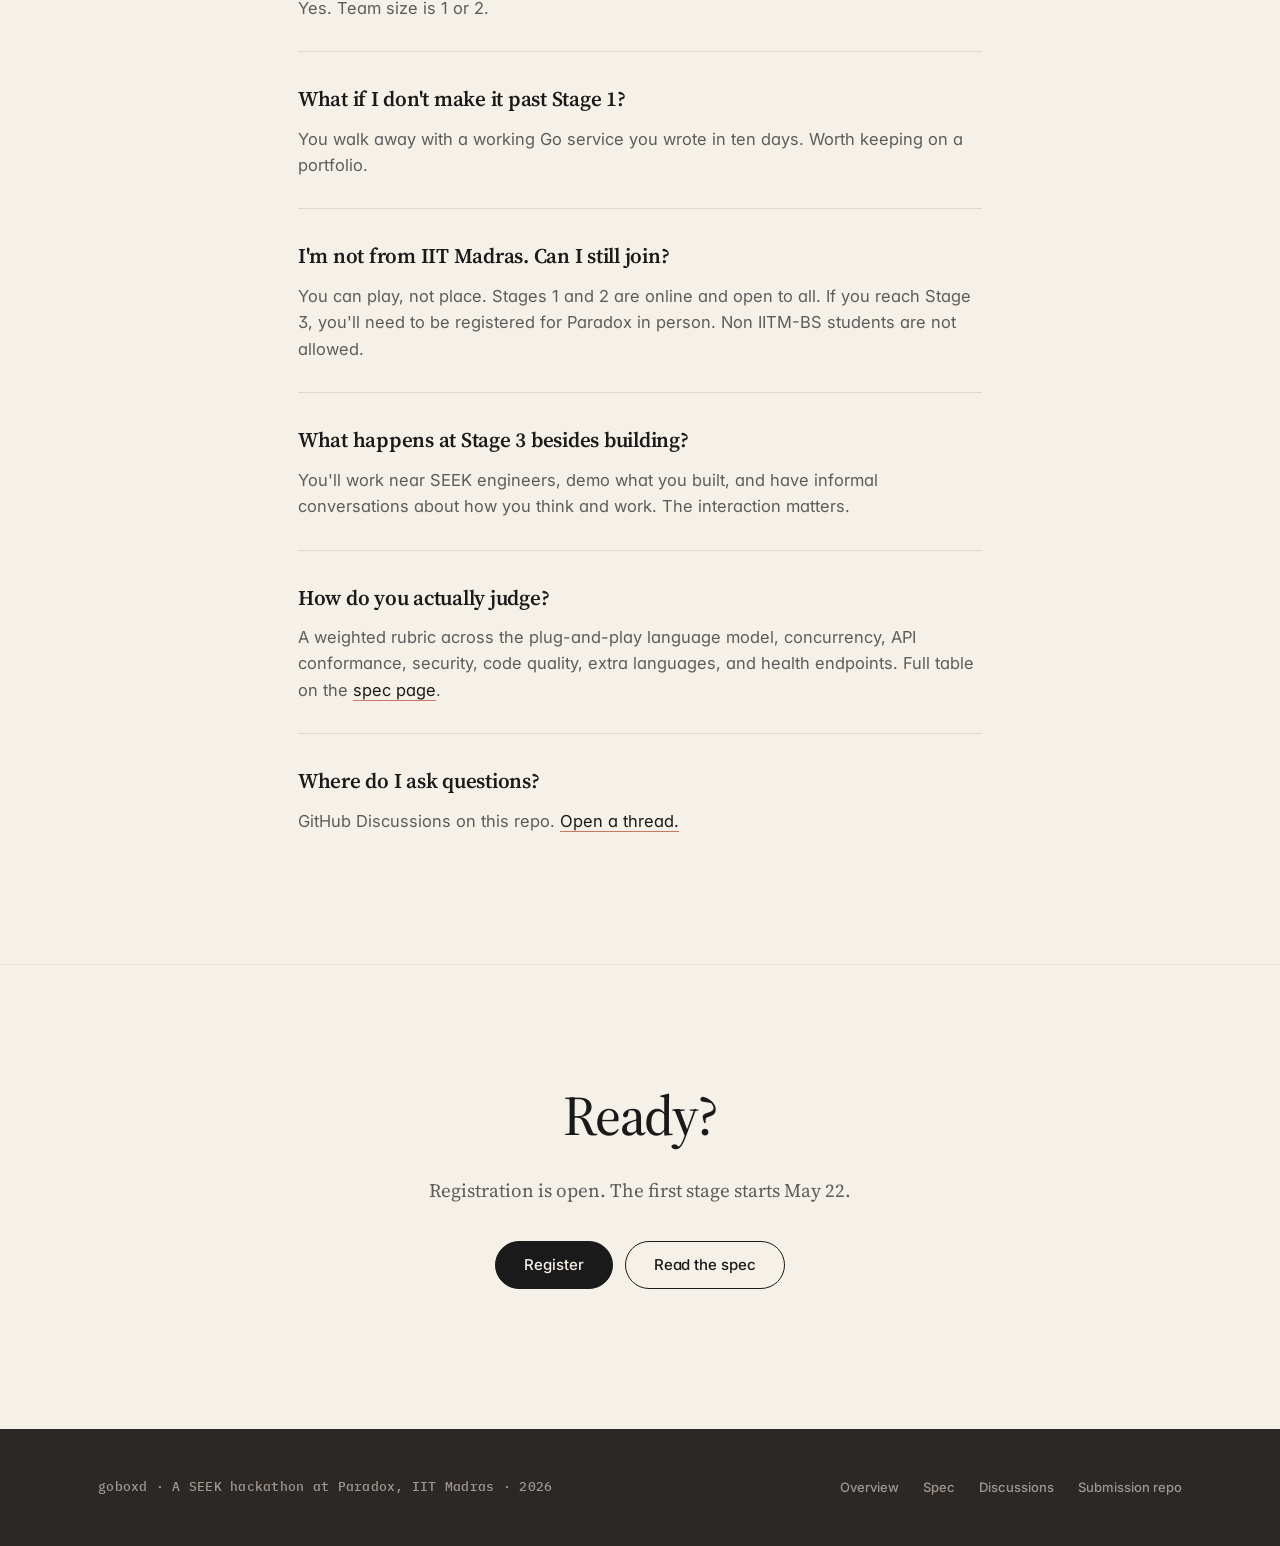
==== commit b3563eb7: "Update dates as we the registrations are still ongoing" ====
--- a/index.html
+++ b/index.html
@@ -37,7 +37,7 @@
           <a href="https://docs.google.com/forms/d/e/1FAIpQLSeis6PSVKp43kDZYzZf0JDja0u3b3y9wSGXR2Oujw1bW1EEsQ/viewform" target="_blank" rel="noopener" class="btn btn-primary">Register</a>
           <a href="spec.html" class="btn btn-secondary">Read the spec</a>
         </div>
-        <p class="hero-dates mono">May 20 &rarr; Paradox finale · solo or pairs · open registration</p>
+        <p class="hero-dates mono">May 22 &rarr; Paradox finale · solo or pairs · open registration</p>
       </div>
     </section>
 
@@ -82,18 +82,18 @@
     <section class="section section-stages">
       <div class="container">
         <p class="kicker">The three stages</p>
-        <h2 class="display">From May 20 to Paradox.</h2>
+        <h2 class="display">From May 22 to Paradox.</h2>
         <div class="stages-grid">
           <article class="stage">
             <p class="stage-num mono">Stage 01</p>
-            <p class="stage-dates mono">Online · May 20 &ndash; May 30</p>
+            <p class="stage-dates mono">Online · May 22 &ndash; June 1</p>
             <h3>Build a prototype</h3>
             <p>Ten days. A working sandbox that talks the API. Auto-evaluated on technical quality, documentation, and how you handle the basics of an SDLC &mdash; branches, tests, commit history.</p>
             <p class="stage-advance"><strong>10 teams advance.</strong></p>
           </article>
           <article class="stage">
             <p class="stage-num mono">Stage 02</p>
-            <p class="stage-dates mono">Online · June 2 &ndash; 3</p>
+            <p class="stage-dates mono">Online · June 4 &ndash; 5</p>
             <h3>Extend to multiple languages</h3>
             <p>24&ndash;36 hours. The 10 teams get an extension brief: your sandbox now needs to handle multiple language toolchains, plug-and-play.</p>
             <p class="stage-advance"><strong>Same 10 teams continue.</strong></p>
@@ -201,7 +201,7 @@
     <section class="section section-cta-final">
       <div class="container narrow">
         <h2 class="display">Ready?</h2>
-        <p>Registration is open. The first stage starts May 20.</p>
+        <p>Registration is open. The first stage starts May 22.</p>
         <div class="cta-row">
           <a href="https://docs.google.com/forms/d/e/1FAIpQLSeis6PSVKp43kDZYzZf0JDja0u3b3y9wSGXR2Oujw1bW1EEsQ/viewform" target="_blank" rel="noopener" class="btn btn-primary">Register</a>
           <a href="spec.html" class="btn btn-secondary">Read the spec</a>
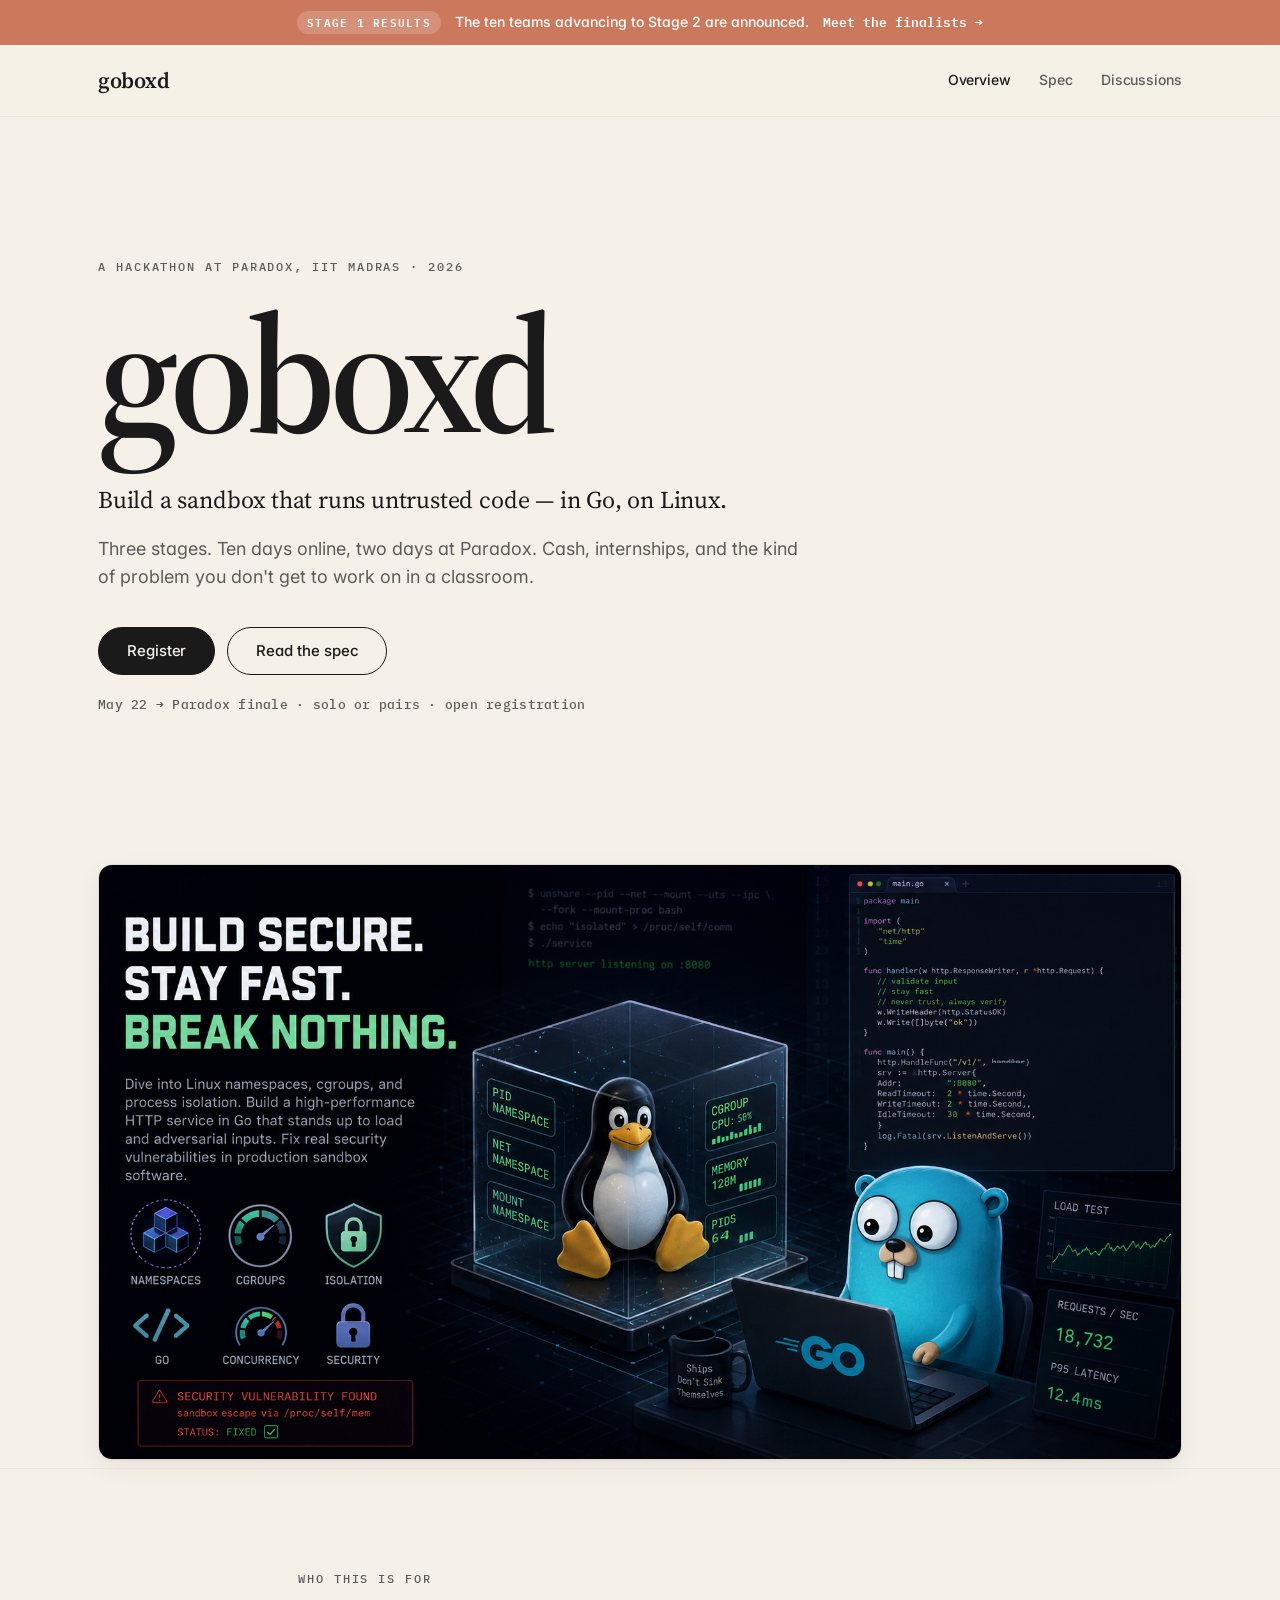
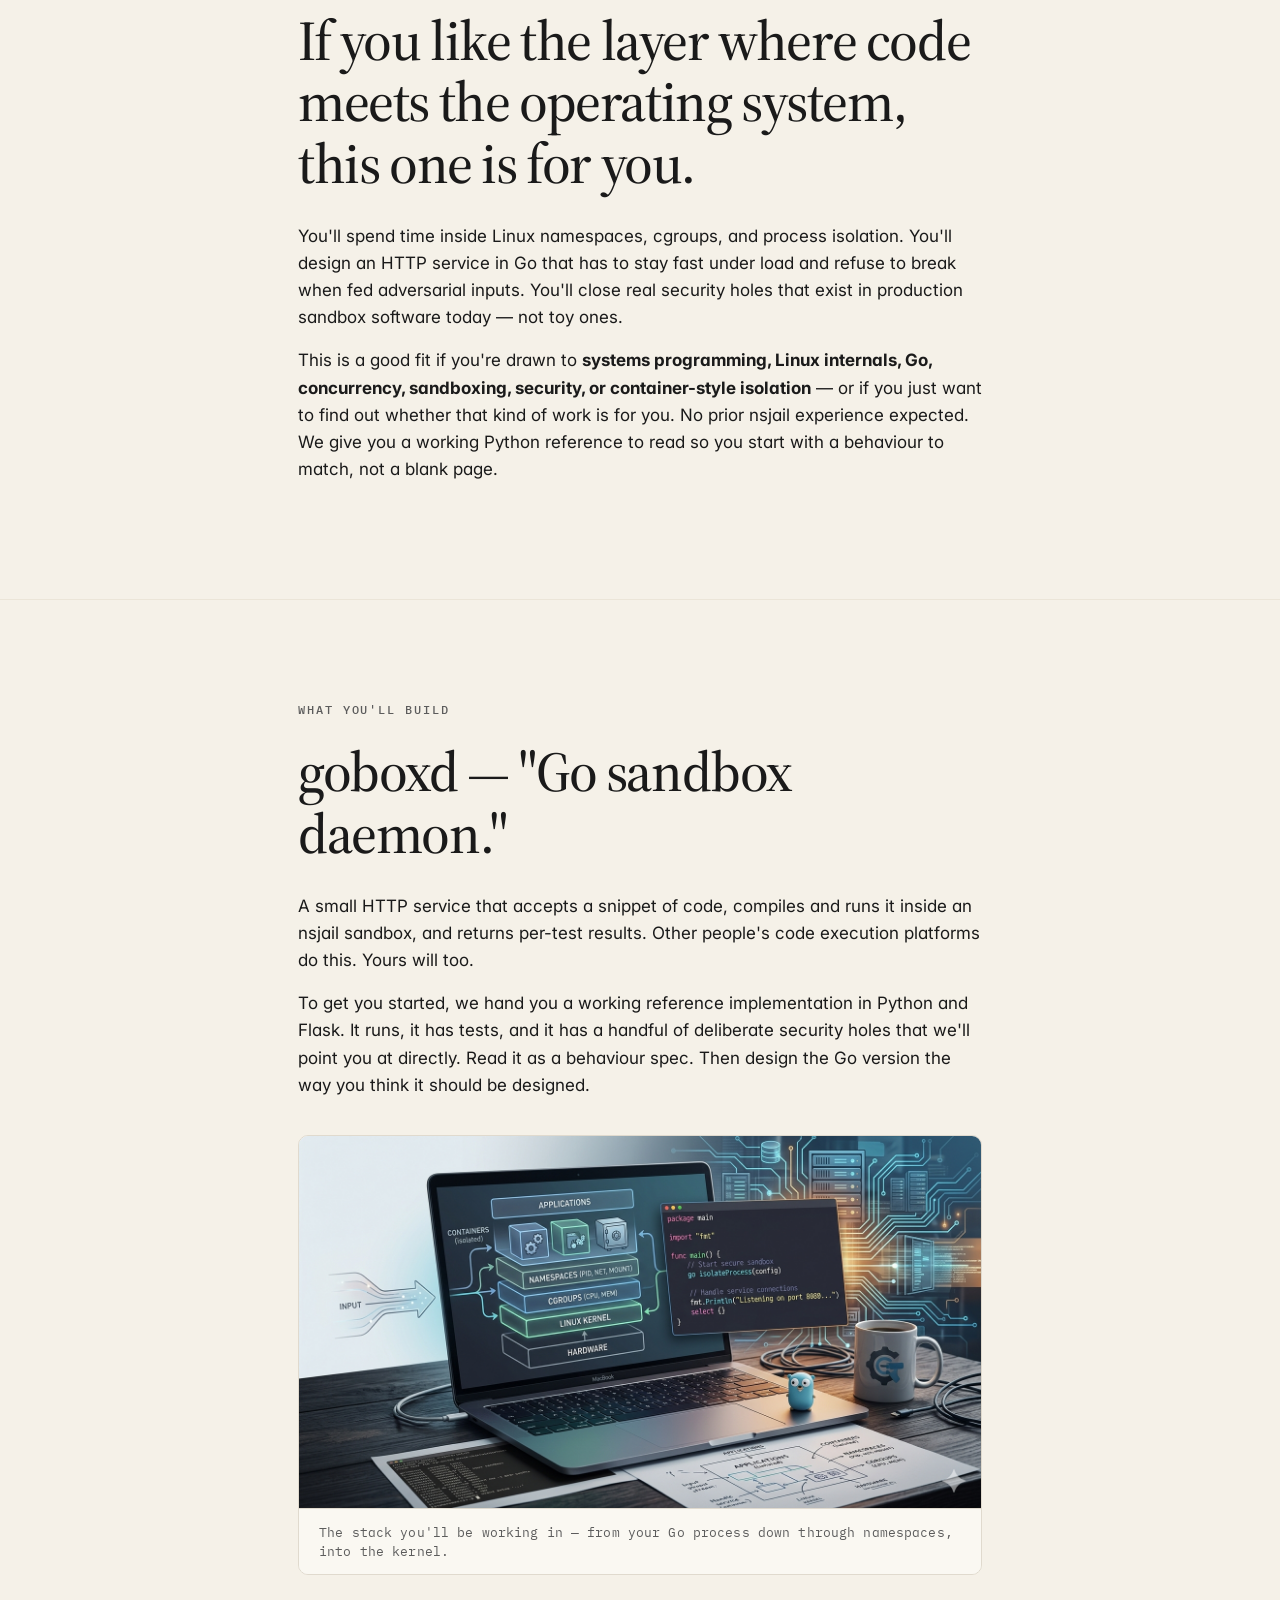
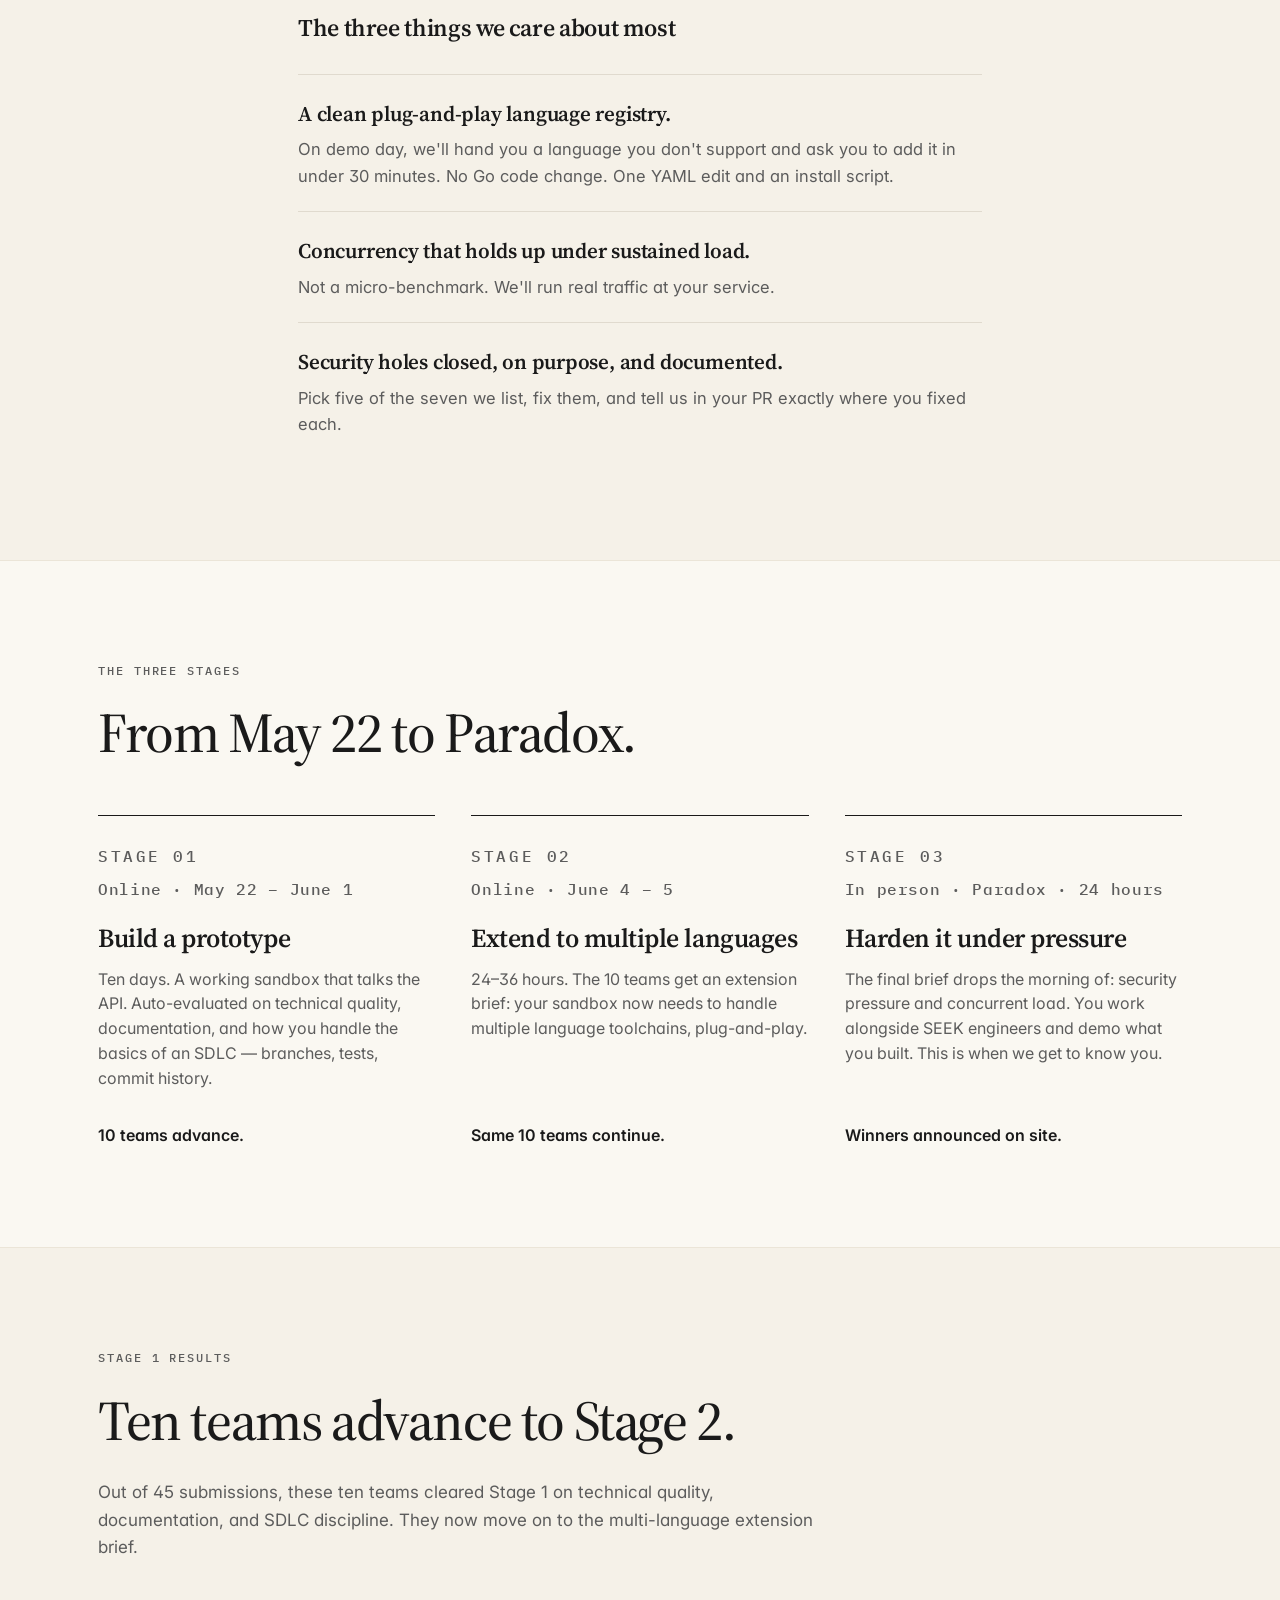
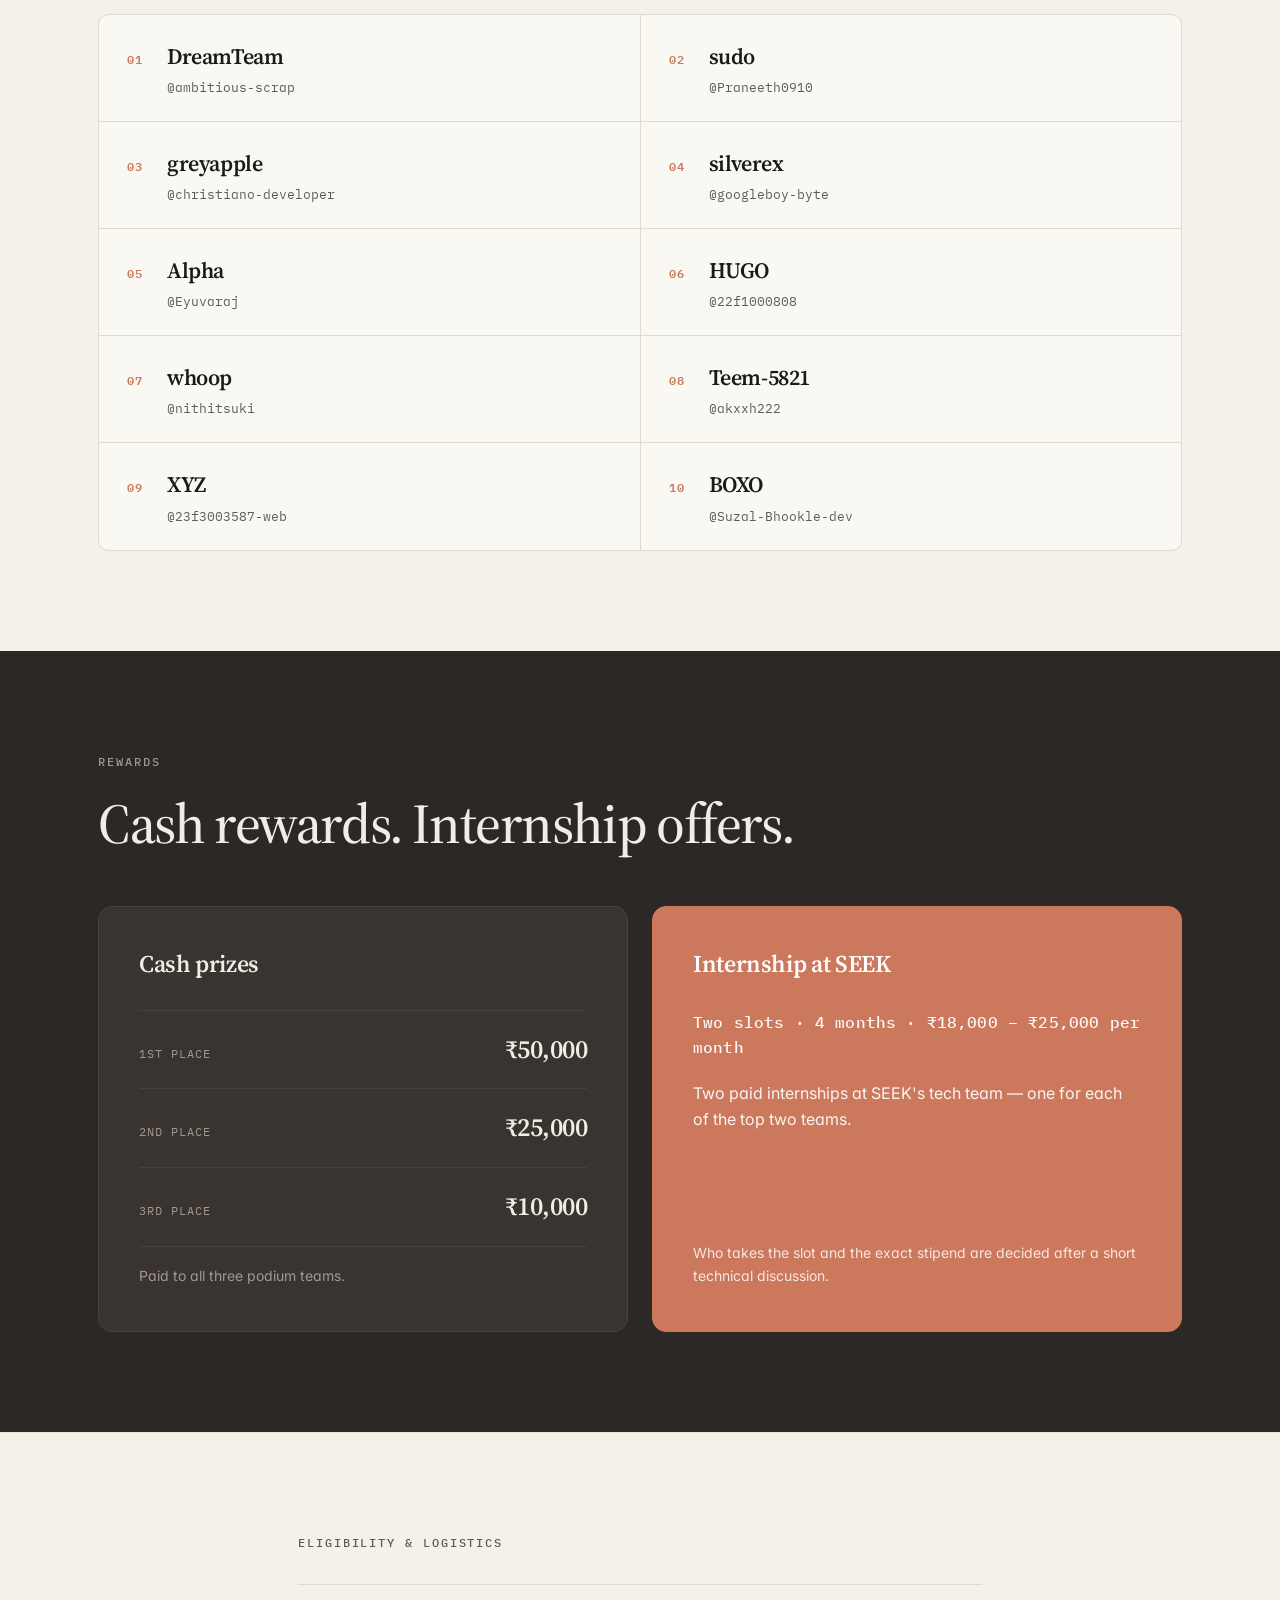
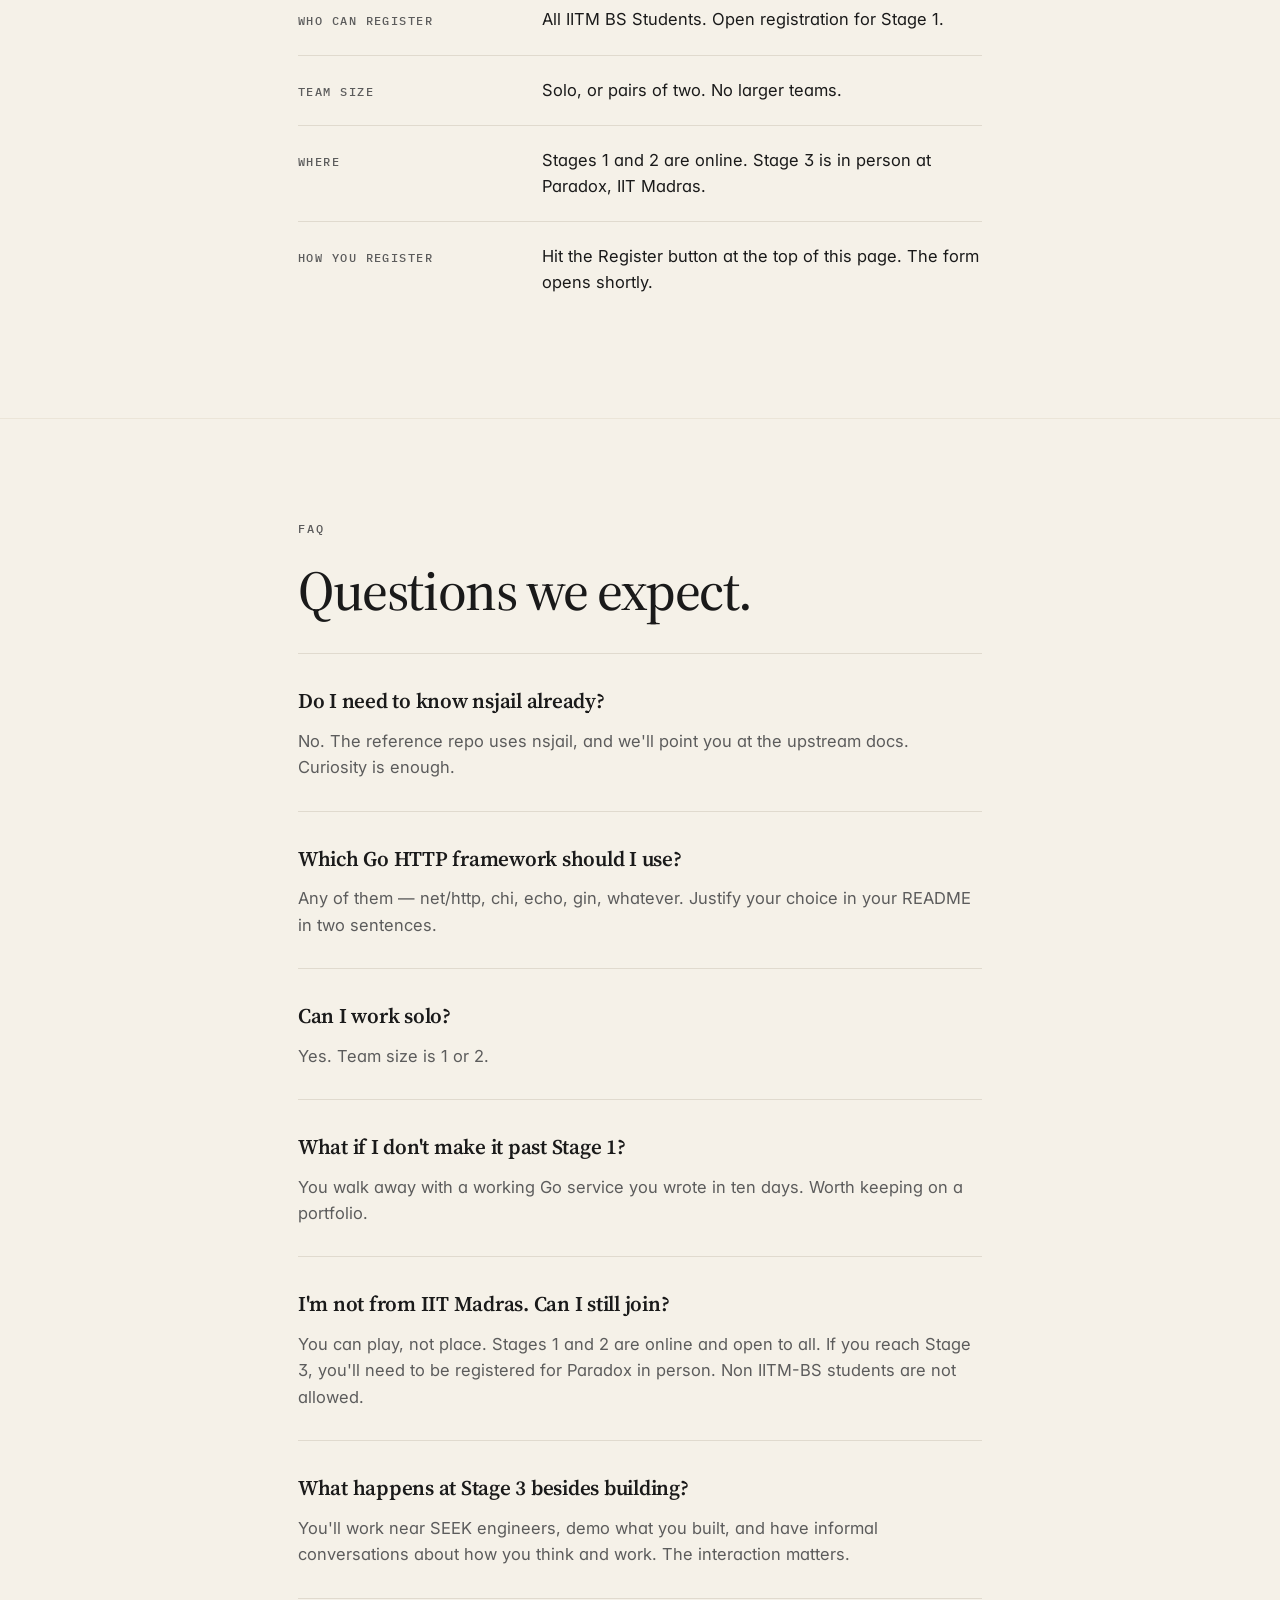
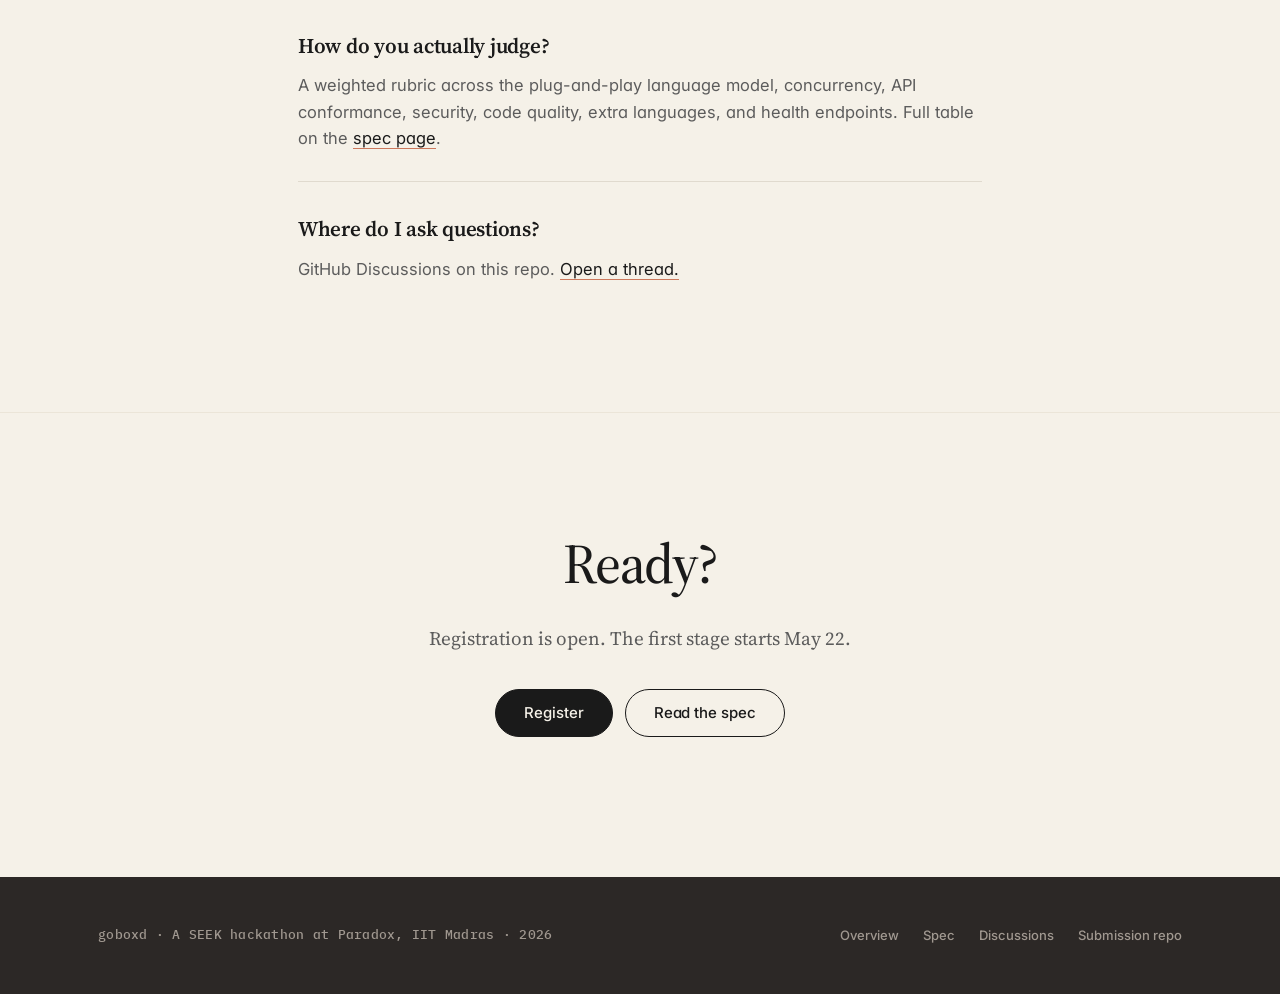
==== commit dbe04fcc: "Announce Stage 1 finalists with banner linking to finalists section" ====
--- a/index.html
+++ b/index.html
@@ -15,6 +15,11 @@
   <link rel="icon" type="image/x-icon" href="assets/favicon.ico">
 </head>
 <body class="page-overview">
+  <a class="finalist-banner" href="#finalists">
+    <span class="finalist-banner-badge mono">Stage 1 results</span>
+    <span class="finalist-banner-text">The ten teams advancing to Stage 2 are announced.</span>
+    <span class="finalist-banner-cta mono">Meet the finalists &rarr;</span>
+  </a>
   <header class="site-nav">
     <div class="nav-inner">
       <a class="nav-brand mono" href="./">goboxd</a>
@@ -109,6 +114,86 @@
       </div>
     </section>
 
+    <section class="section section-finalists" id="finalists">
+      <div class="container">
+        <p class="kicker">Stage 1 results</p>
+        <h2 class="display">Ten teams advance to Stage 2.</h2>
+        <p class="finalists-intro">Out of 45 submissions, these ten teams cleared Stage 1 on technical quality, documentation, and SDLC discipline. They now move on to the multi-language extension brief.</p>
+        <ol class="finalists-grid">
+          <li class="finalist">
+            <span class="finalist-num mono">01</span>
+            <span class="finalist-body">
+              <span class="finalist-name">DreamTeam</span>
+              <a class="finalist-handle" href="https://github.com/ambitious-scrap">@ambitious-scrap</a>
+            </span>
+          </li>
+          <li class="finalist">
+            <span class="finalist-num mono">02</span>
+            <span class="finalist-body">
+              <span class="finalist-name">sudo</span>
+              <a class="finalist-handle" href="https://github.com/Praneeth0910">@Praneeth0910</a>
+            </span>
+          </li>
+          <li class="finalist">
+            <span class="finalist-num mono">03</span>
+            <span class="finalist-body">
+              <span class="finalist-name">greyapple</span>
+              <a class="finalist-handle" href="https://github.com/christiano-developer">@christiano-developer</a>
+            </span>
+          </li>
+          <li class="finalist">
+            <span class="finalist-num mono">04</span>
+            <span class="finalist-body">
+              <span class="finalist-name">silverex</span>
+              <a class="finalist-handle" href="https://github.com/googleboy-byte">@googleboy-byte</a>
+            </span>
+          </li>
+          <li class="finalist">
+            <span class="finalist-num mono">05</span>
+            <span class="finalist-body">
+              <span class="finalist-name">Alpha</span>
+              <a class="finalist-handle" href="https://github.com/Eyuvaraj">@Eyuvaraj</a>
+            </span>
+          </li>
+          <li class="finalist">
+            <span class="finalist-num mono">06</span>
+            <span class="finalist-body">
+              <span class="finalist-name">HUGO</span>
+              <a class="finalist-handle" href="https://github.com/22f1000808">@22f1000808</a>
+            </span>
+          </li>
+          <li class="finalist">
+            <span class="finalist-num mono">07</span>
+            <span class="finalist-body">
+              <span class="finalist-name">whoop</span>
+              <a class="finalist-handle" href="https://github.com/nithitsuki">@nithitsuki</a>
+            </span>
+          </li>
+          <li class="finalist">
+            <span class="finalist-num mono">08</span>
+            <span class="finalist-body">
+              <span class="finalist-name">Teem-5821</span>
+              <a class="finalist-handle" href="https://github.com/akxxh222">@akxxh222</a>
+            </span>
+          </li>
+          <li class="finalist">
+            <span class="finalist-num mono">09</span>
+            <span class="finalist-body">
+              <span class="finalist-name">XYZ</span>
+              <a class="finalist-handle" href="https://github.com/23f3003587-web">@23f3003587-web</a>
+            </span>
+          </li>
+          <li class="finalist">
+            <span class="finalist-num mono">10</span>
+            <span class="finalist-body">
+              <span class="finalist-name">BOXO</span>
+              <a class="finalist-handle" href="https://github.com/Suzal-Bhookle-dev">@Suzal-Bhookle-dev</a>
+            </span>
+          </li>
+        </ol>
+      </div>
+    </section>
+
     <section class="section section-rewards">
       <div class="container">
         <p class="kicker">Rewards</p>
--- a/assets/styles.css
+++ b/assets/styles.css
@@ -301,6 +301,95 @@
 }
 .stage-advance strong { color: var(--fg); font-weight: 600; }
 
+/* finalist announcement banner */
+.finalist-banner {
+  display: flex;
+  align-items: center;
+  justify-content: center;
+  gap: 14px;
+  flex-wrap: wrap;
+  background: var(--accent);
+  color: #fff;
+  border: none;
+  padding: 11px 24px;
+  font-size: 14px;
+  text-align: center;
+  transition: background 0.15s ease;
+}
+.finalist-banner:hover {
+  background: var(--accent-hover);
+  color: #fff;
+  border: none;
+}
+.finalist-banner-badge {
+  font-size: 10.5px;
+  text-transform: uppercase;
+  letter-spacing: 0.12em;
+  font-weight: 600;
+  background: rgba(255, 255, 255, 0.18);
+  padding: 3px 10px;
+  border-radius: var(--radius-pill);
+}
+.finalist-banner-text { font-weight: 500; }
+.finalist-banner-cta {
+  font-size: 13px;
+  font-weight: 600;
+  white-space: nowrap;
+}
+
+/* finalists */
+.section-finalists { background: var(--bg); scroll-margin-top: 84px; }
+.finalists-intro {
+  max-width: var(--container-narrow);
+  color: var(--fg-dim);
+  font-size: 17px;
+  line-height: 1.62;
+  margin: 18px 0 0;
+}
+.finalists-grid {
+  list-style: none;
+  padding: 0;
+  margin: 52px 0 0;
+  display: grid;
+  grid-template-columns: repeat(2, 1fr);
+  gap: 1px;
+  background: var(--border);
+  border: 1px solid var(--border);
+  border-radius: var(--radius-md);
+  overflow: hidden;
+}
+.finalist {
+  background: var(--bg-elevated);
+  padding: 24px 28px;
+  display: flex;
+  align-items: baseline;
+  gap: 18px;
+  transition: background 0.15s ease;
+}
+.finalist:hover { background: var(--bg-spec); }
+.finalist-num {
+  font-size: 12px;
+  color: var(--accent);
+  font-weight: 600;
+  letter-spacing: 0.1em;
+  min-width: 22px;
+}
+.finalist-body { display: flex; flex-direction: column; gap: 3px; }
+.finalist-name {
+  font-family: var(--serif);
+  font-size: 22px;
+  font-weight: 600;
+  letter-spacing: -0.018em;
+  color: var(--fg);
+}
+.finalist-handle {
+  font-family: var(--mono);
+  font-size: 12.5px;
+  color: var(--fg-dim);
+  border-bottom: none;
+}
+a.finalist-handle:hover { color: var(--accent); }
+
 /* rewards */
 .rewards-grid {
   display: grid;
@@ -831,6 +920,7 @@
   .rewards-grid { grid-template-columns: 1fr; gap: 18px; }
   .stage-minimums { grid-template-columns: 1fr; gap: 16px; }
   .judging-axes { grid-template-columns: 1fr; gap: 28px; }
+  .finalists-grid { grid-template-columns: 1fr; }
 }
 
 @media (max-width: 760px) {
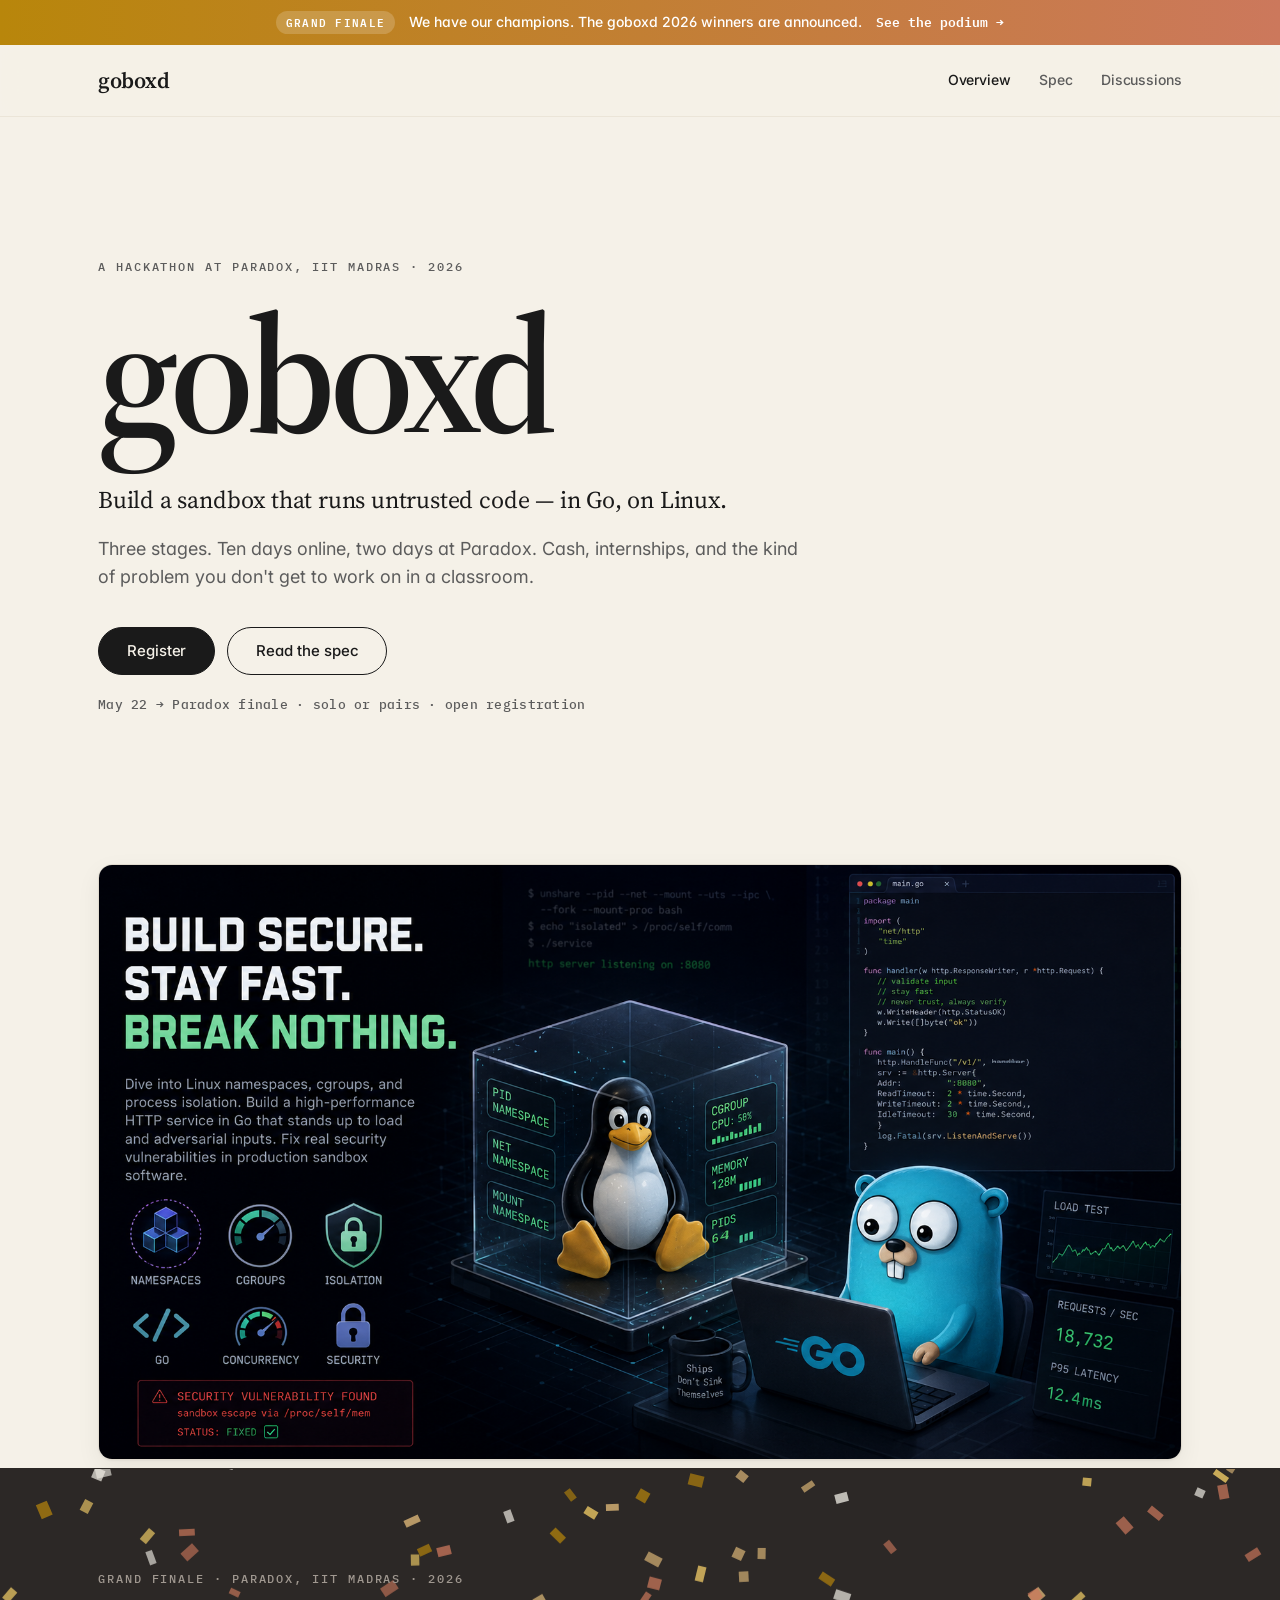
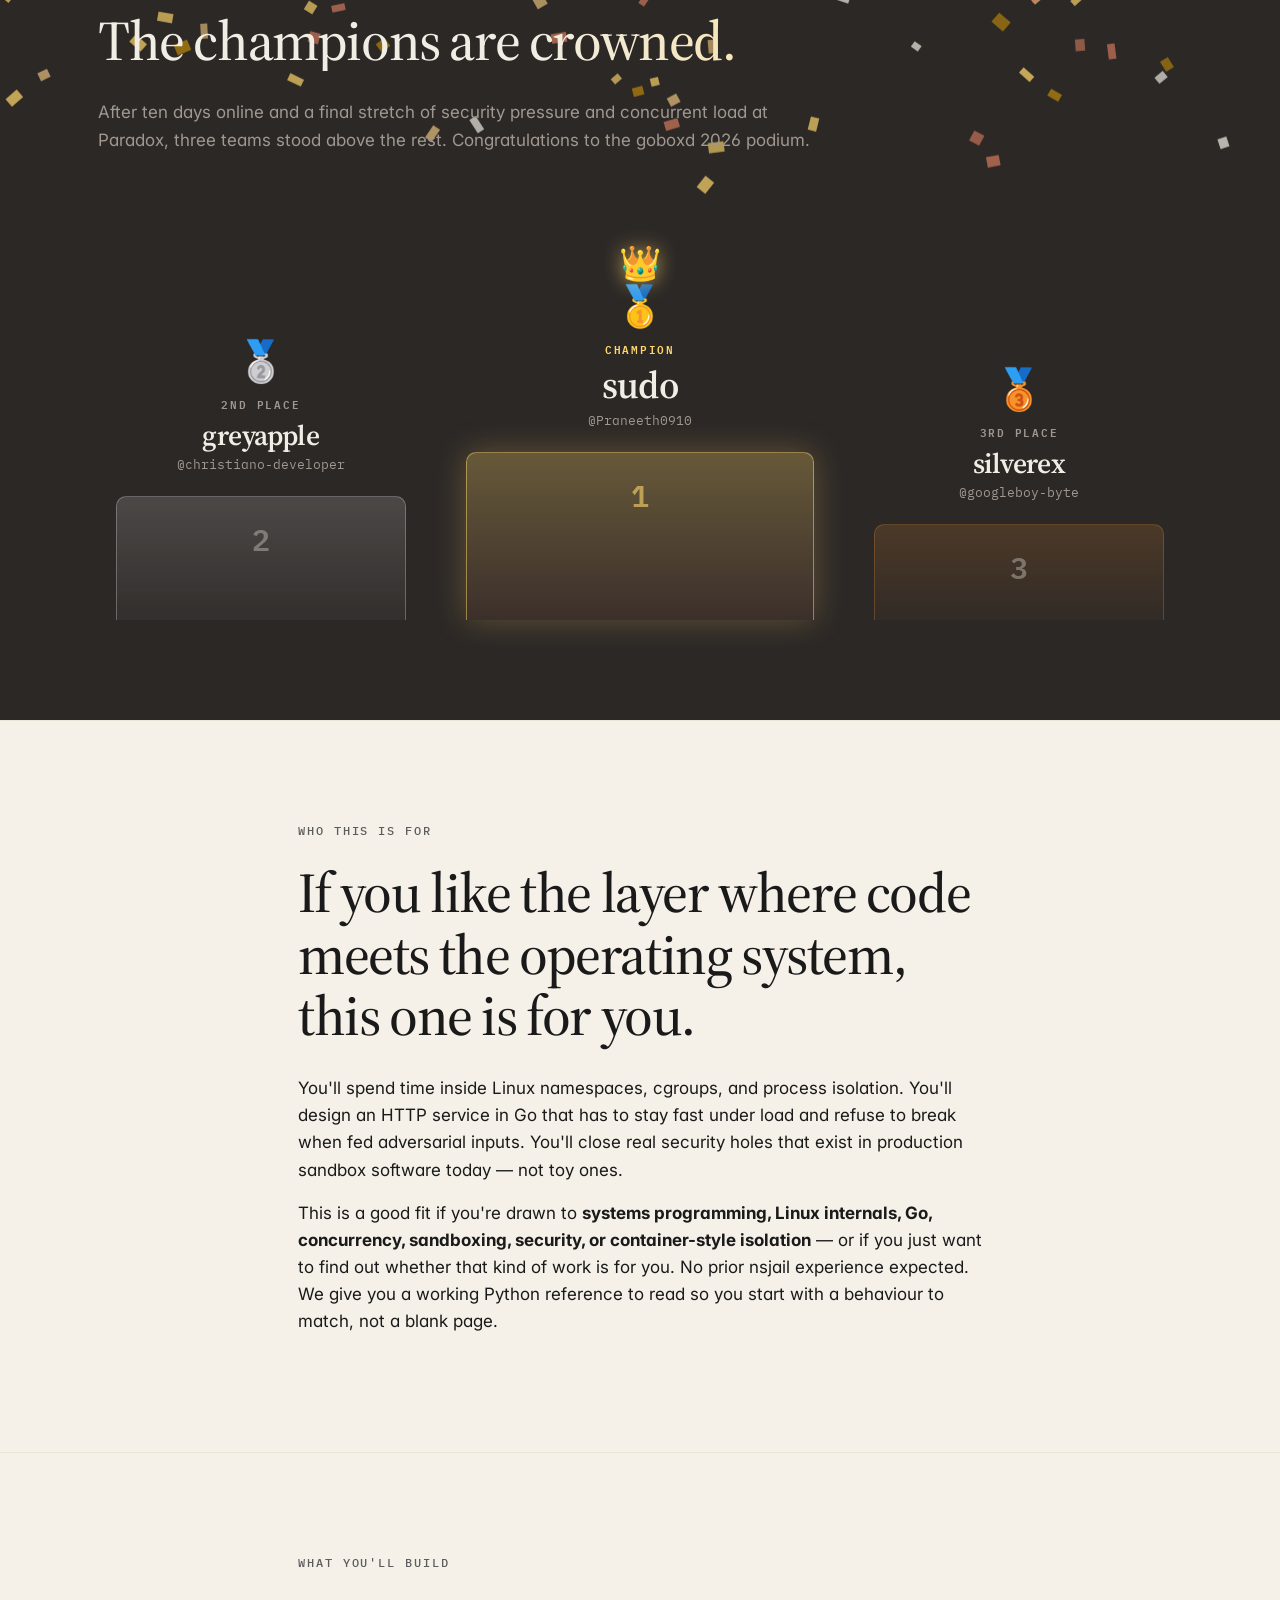
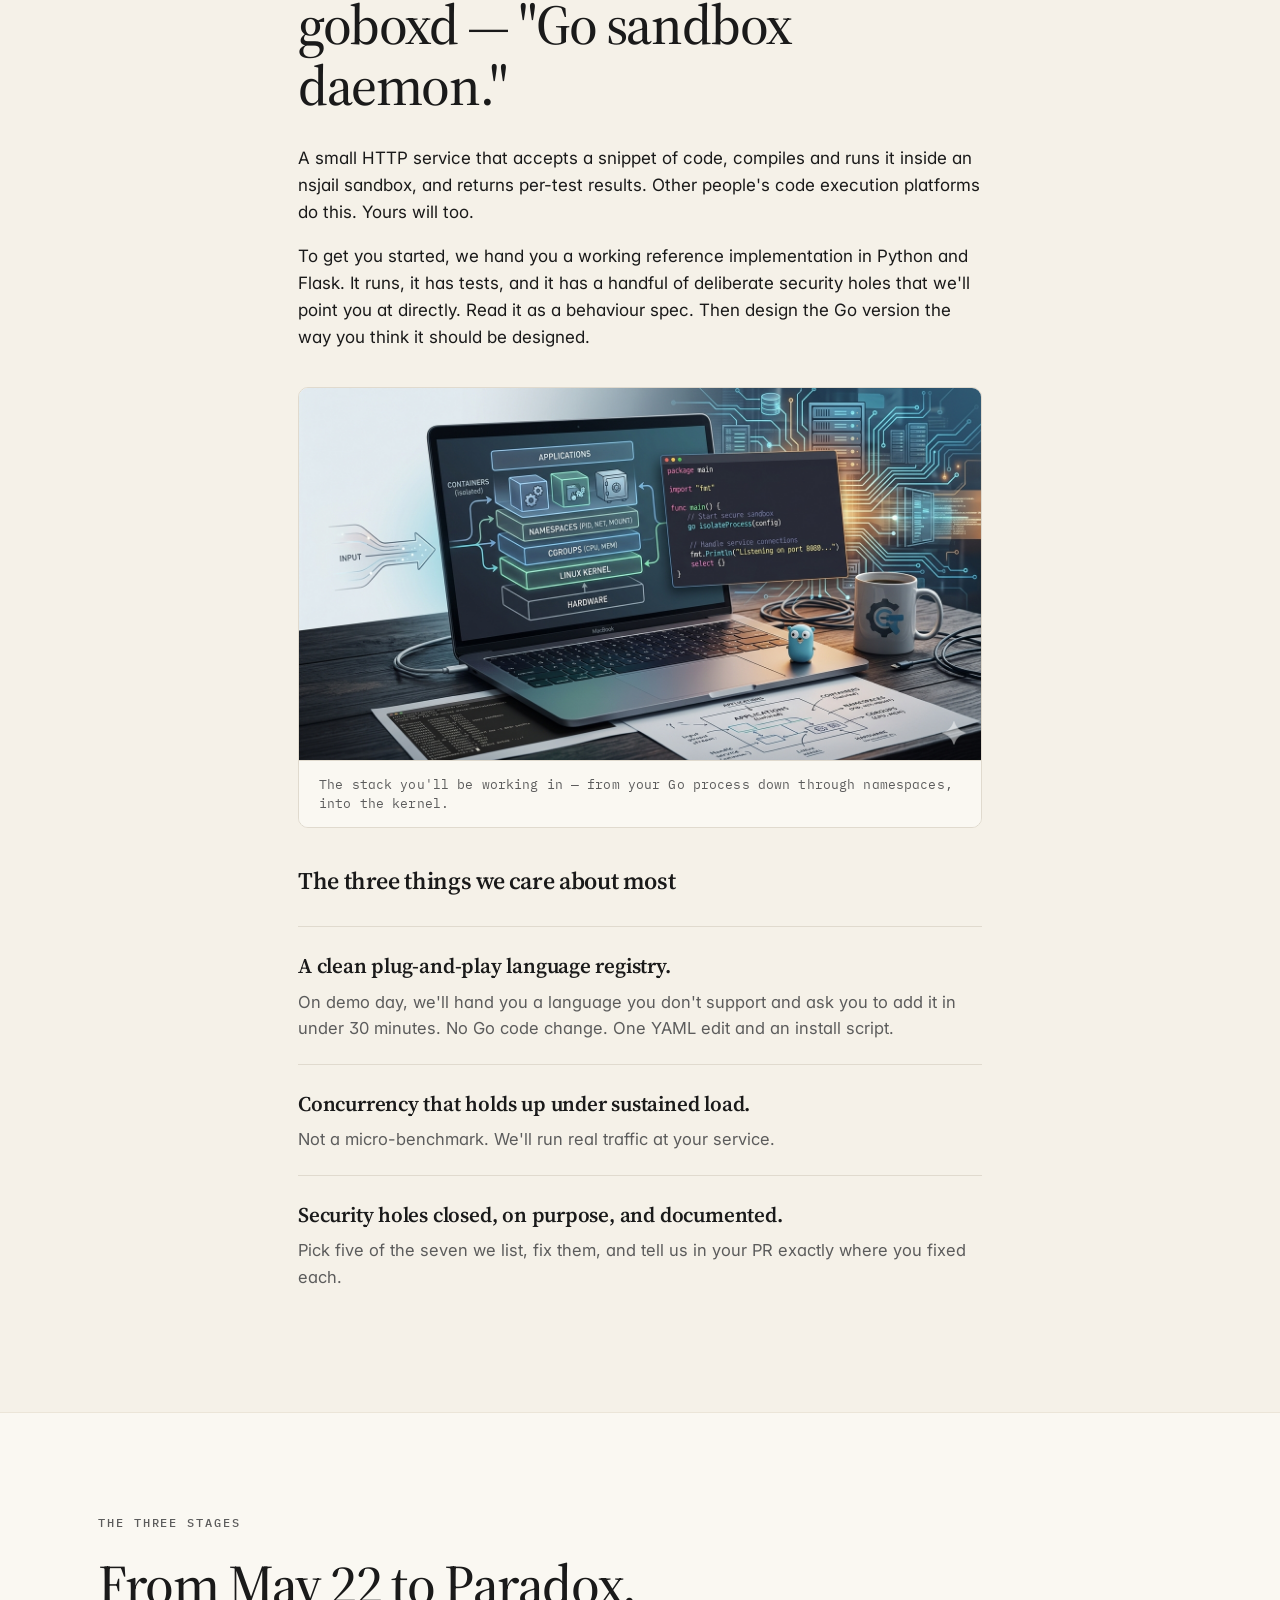
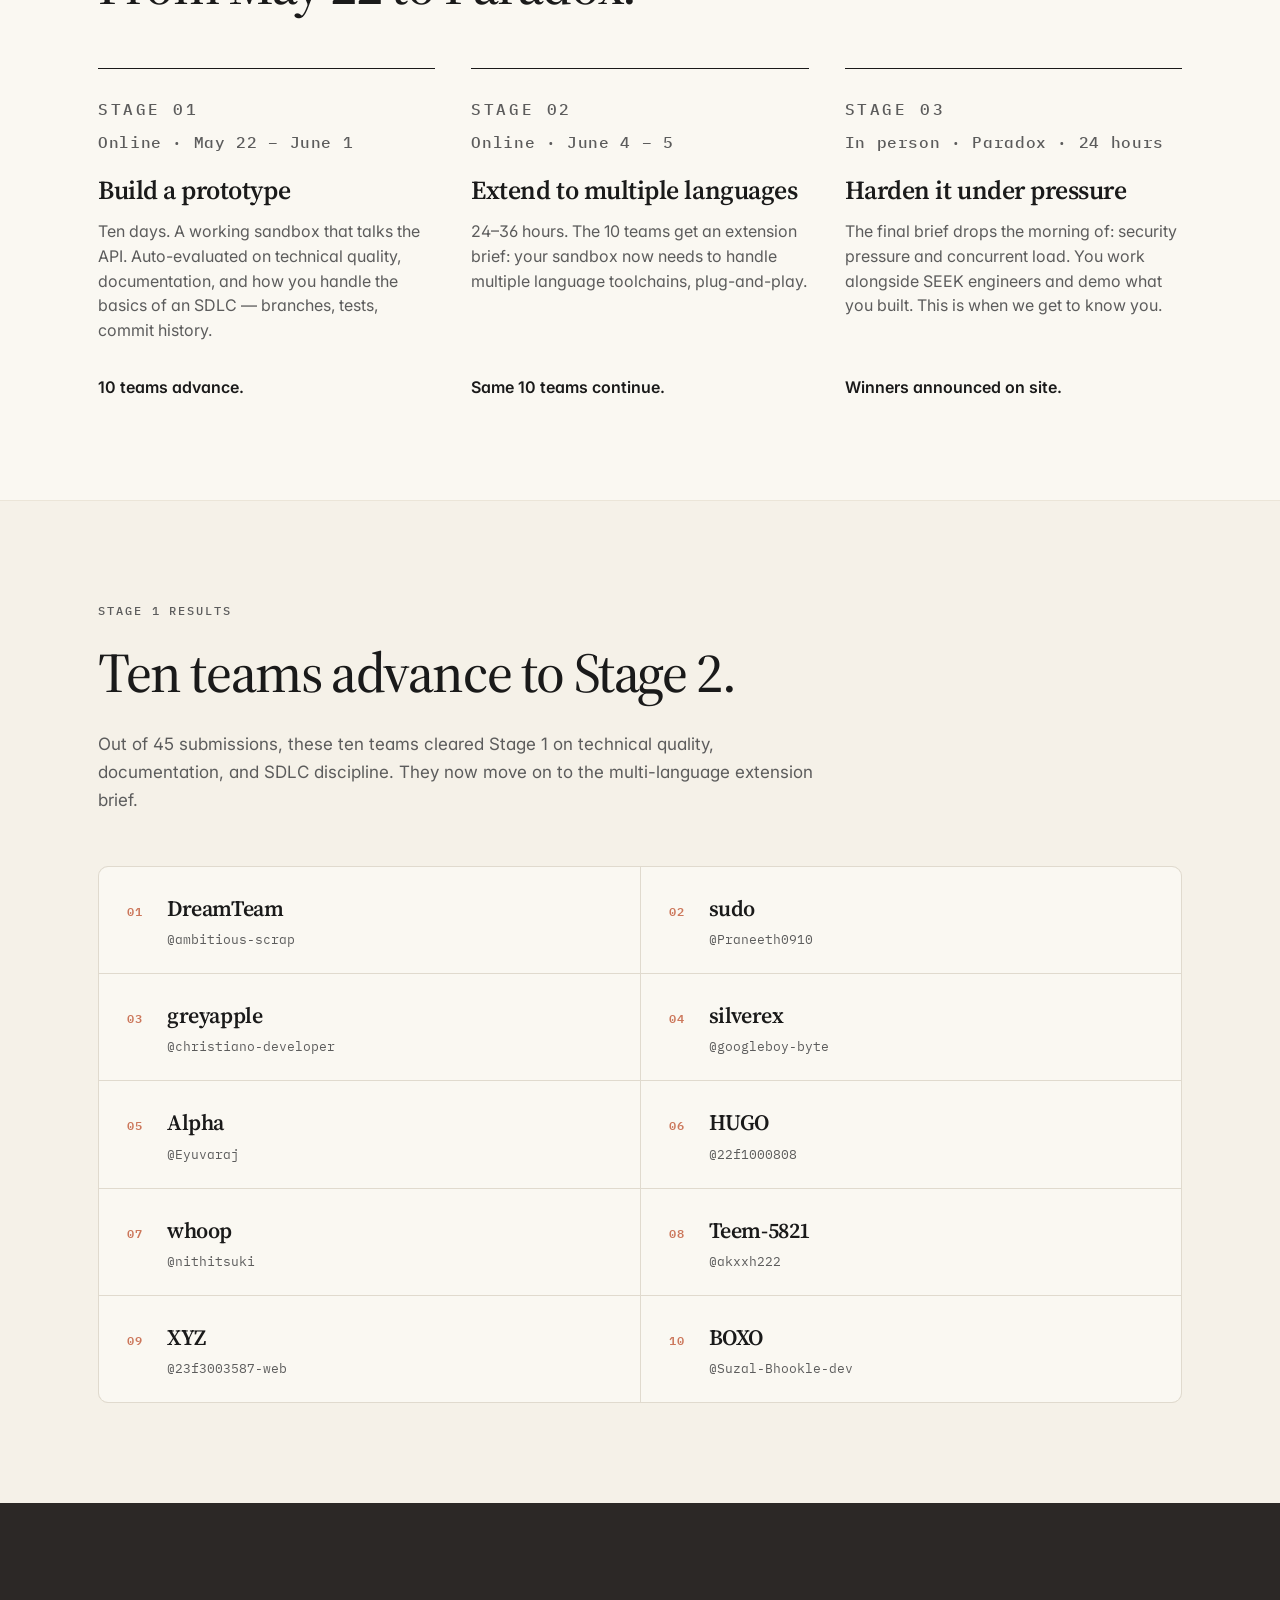
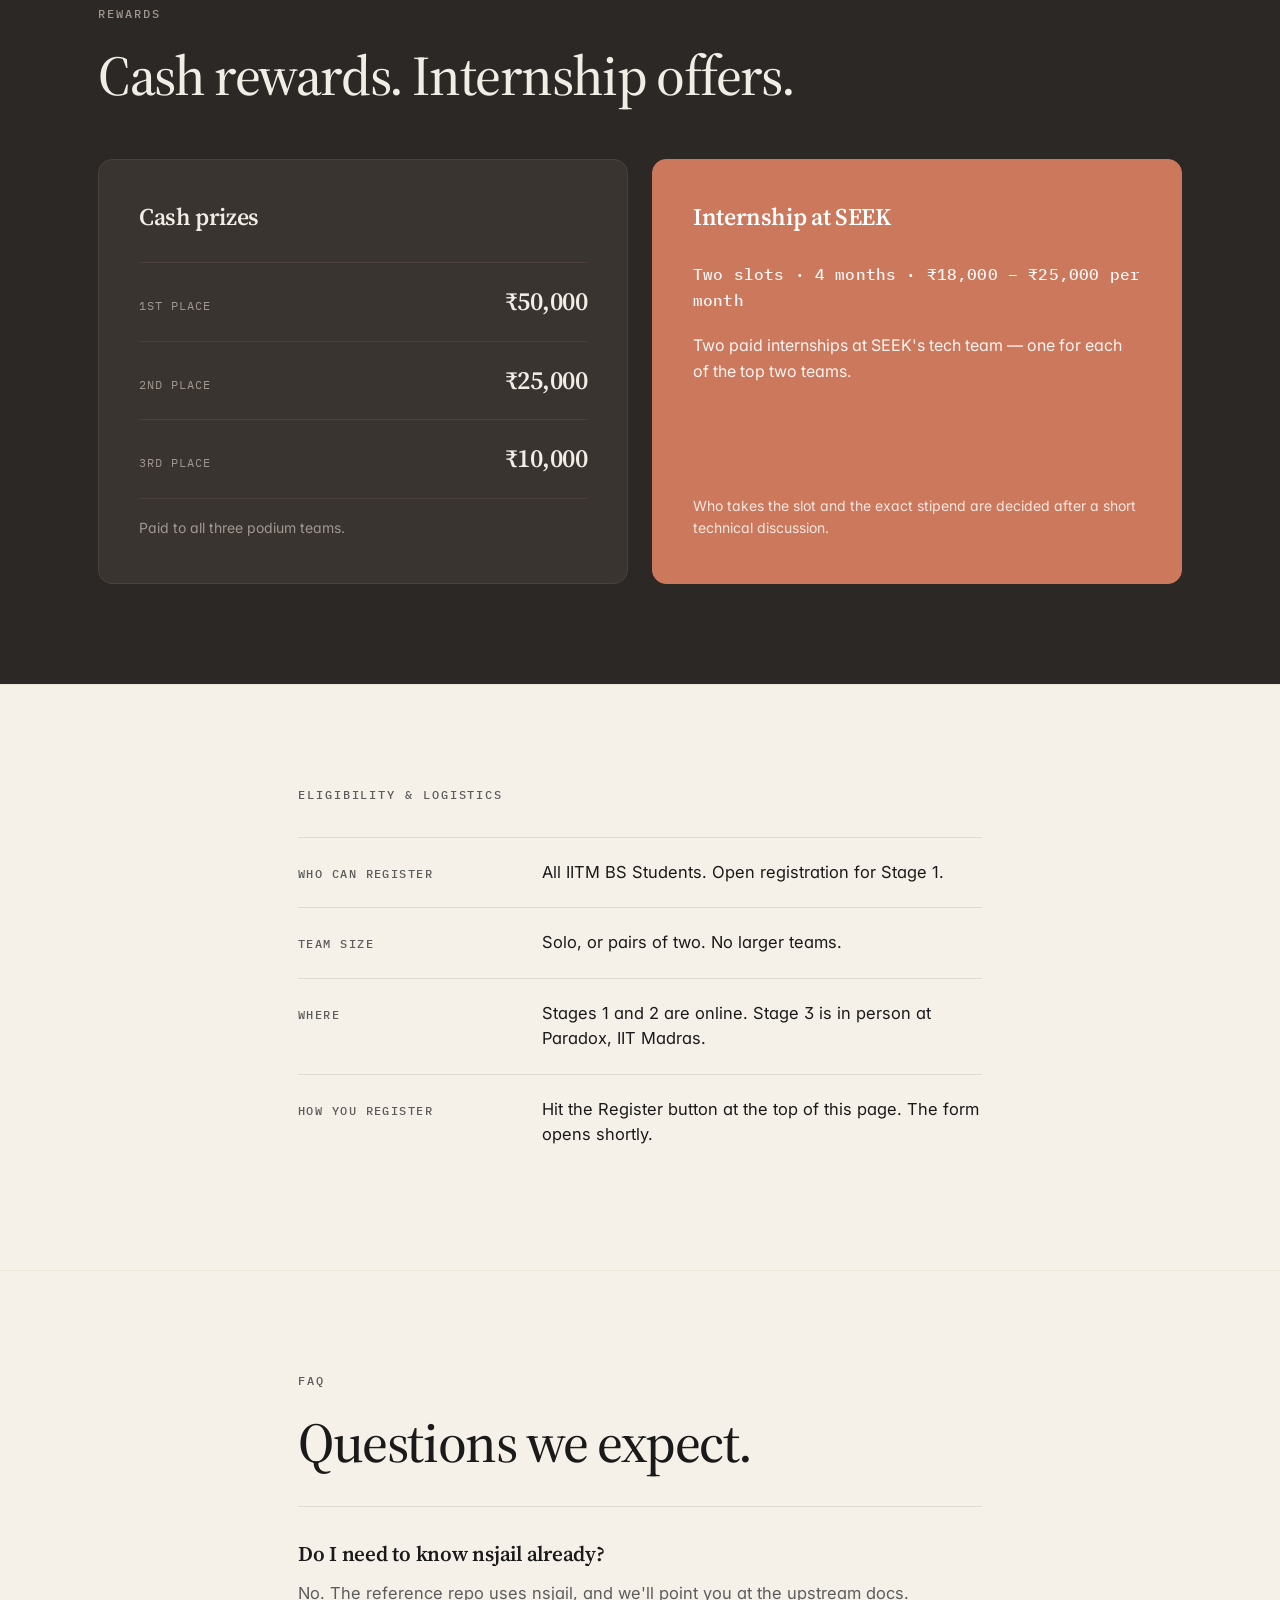
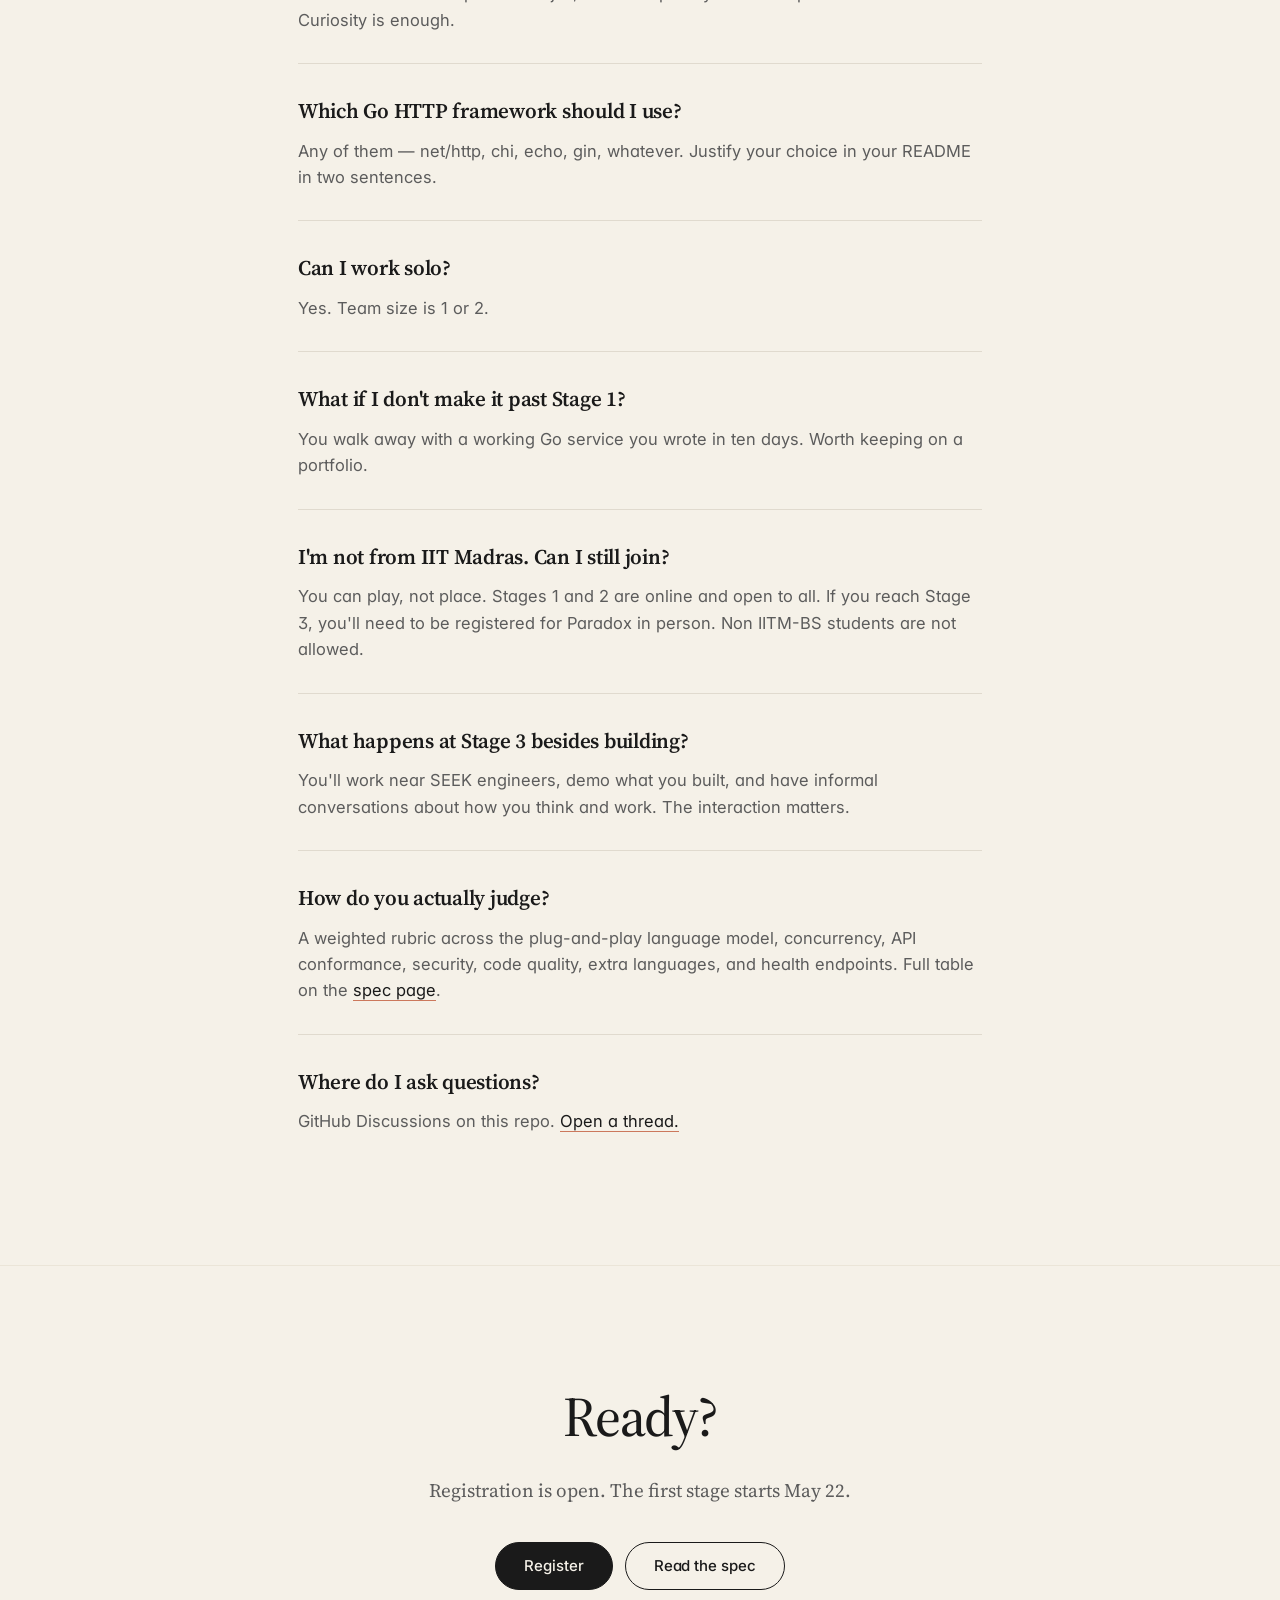
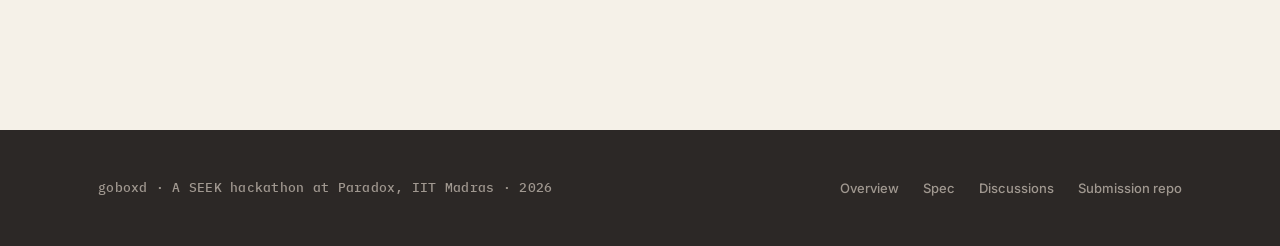
==== commit 32e2408a: "Crown goboxd 2026 champions with animated podium and confetti Announce the grand-finale winners — su" ====
--- a/index.html
+++ b/index.html
@@ -15,10 +15,10 @@
   <link rel="icon" type="image/x-icon" href="assets/favicon.ico">
 </head>
 <body class="page-overview">
-  <a class="finalist-banner" href="#finalists">
-    <span class="finalist-banner-badge mono">Stage 1 results</span>
-    <span class="finalist-banner-text">The ten teams advancing to Stage 2 are announced.</span>
-    <span class="finalist-banner-cta mono">Meet the finalists &rarr;</span>
+  <a class="finalist-banner winners-banner" href="#winners">
+    <span class="finalist-banner-badge mono">Grand finale</span>
+    <span class="finalist-banner-text">We have our champions. The goboxd 2026 winners are announced.</span>
+    <span class="finalist-banner-cta mono">See the podium &rarr;</span>
   </a>
   <header class="site-nav">
     <div class="nav-inner">
@@ -51,6 +51,39 @@
         <figure class="feature-figure">
           <img src="assets/img/poster.png" alt="Stylized poster: Linux penguin and Go gopher inside a glowing sandbox cube, surrounded by labels for namespaces, cgroups, isolation, concurrency, and security.">
         </figure>
+      </div>
+    </section>
+
+    <section class="section section-winners" id="winners">
+      <canvas class="confetti-canvas" aria-hidden="true"></canvas>
+      <div class="container">
+        <p class="kicker">Grand finale · Paradox, IIT Madras · 2026</p>
+        <h2 class="display">The champions are crowned.</h2>
+        <p class="winners-intro">After ten days online and a final stretch of security pressure and concurrent load at Paradox, three teams stood above the rest. Congratulations to the goboxd 2026 podium.</p>
+        <ol class="podium">
+          <li class="podium-place place-2">
+            <span class="podium-medal" aria-hidden="true">&#129352;</span>
+            <span class="podium-rank mono">2nd place</span>
+            <span class="podium-name">greyapple</span>
+            <a class="podium-handle" href="https://github.com/christiano-developer">@christiano-developer</a>
+            <span class="podium-bar"><span class="podium-bar-num mono">2</span></span>
+          </li>
+          <li class="podium-place place-1">
+            <span class="podium-crown" aria-hidden="true">&#128081;</span>
+            <span class="podium-medal" aria-hidden="true">&#129351;</span>
+            <span class="podium-rank mono">Champion</span>
+            <span class="podium-name">sudo</span>
+            <a class="podium-handle" href="https://github.com/Praneeth0910">@Praneeth0910</a>
+            <span class="podium-bar"><span class="podium-bar-num mono">1</span></span>
+          </li>
+          <li class="podium-place place-3">
+            <span class="podium-medal" aria-hidden="true">&#129353;</span>
+            <span class="podium-rank mono">3rd place</span>
+            <span class="podium-name">silverex</span>
+            <a class="podium-handle" href="https://github.com/googleboy-byte">@googleboy-byte</a>
+            <span class="podium-bar"><span class="podium-bar-num mono">3</span></span>
+          </li>
+        </ol>
       </div>
     </section>
 
--- a/assets/styles.css
+++ b/assets/styles.css
@@ -390,6 +390,163 @@
 }
 a.finalist-handle:hover { color: var(--accent); }
 
+/* winners — grand finale podium */
+.winners-banner { background: linear-gradient(90deg, #B8860B 0%, #CC785C 50%, #B8860B 100%); background-size: 200% 100%; animation: banner-shimmer 6s linear infinite; }
+.winners-banner:hover { background: linear-gradient(90deg, #9c7209 0%, #B46449 50%, #9c7209 100%); }
+@keyframes banner-shimmer {
+  0% { background-position: 0% 0; }
+  100% { background-position: 200% 0; }
+}
+
+.section-winners {
+  position: relative;
+  background: var(--bg-dark);
+  color: var(--fg-on-dark);
+  border-top-color: var(--bg-dark);
+  overflow: hidden;
+  scroll-margin-top: 84px;
+}
+.section-winners .container { position: relative; z-index: 2; }
+.section-winners .kicker { color: var(--fg-on-dark-dim); }
+.section-winners h2.display {
+  color: var(--fg-on-dark);
+  background: linear-gradient(100deg, #F0EDE5 20%, #FFD86B 45%, #F0EDE5 70%);
+  background-size: 200% 100%;
+  -webkit-background-clip: text;
+  background-clip: text;
+  -webkit-text-fill-color: transparent;
+  animation: title-sheen 5s ease-in-out infinite;
+}
+@keyframes title-sheen {
+  0%, 100% { background-position: 0% 0; }
+  50% { background-position: 100% 0; }
+}
+.winners-intro {
+  max-width: var(--container-narrow);
+  color: var(--fg-on-dark-dim);
+  font-size: 17px;
+  line-height: 1.62;
+  margin: 18px 0 0;
+}
+
+.confetti-canvas {
+  position: absolute;
+  inset: 0;
+  width: 100%;
+  height: 100%;
+  z-index: 1;
+  pointer-events: none;
+}
+
+.podium {
+  list-style: none;
+  padding: 0;
+  margin: 64px 0 0;
+  display: grid;
+  grid-template-columns: 1fr 1.18fr 1fr;
+  align-items: end;
+  gap: 24px;
+}
+.podium-place {
+  display: flex;
+  flex-direction: column;
+  align-items: center;
+  text-align: center;
+  position: relative;
+  padding: 28px 18px 0;
+  border-radius: var(--radius-lg) var(--radius-lg) 0 0;
+  animation: podium-rise 0.7s cubic-bezier(0.16, 1, 0.3, 1) both;
+}
+.place-2 { animation-delay: 0.15s; }
+.place-1 { animation-delay: 0s; }
+.place-3 { animation-delay: 0.3s; }
+@keyframes podium-rise {
+  from { opacity: 0; transform: translateY(28px); }
+  to { opacity: 1; transform: translateY(0); }
+}
+.podium-crown {
+  font-size: 34px;
+  line-height: 1;
+  margin-bottom: 6px;
+  filter: drop-shadow(0 0 10px rgba(255, 216, 107, 0.7));
+  animation: crown-bob 2.4s ease-in-out infinite;
+}
+@keyframes crown-bob {
+  0%, 100% { transform: translateY(0) rotate(-4deg); }
+  50% { transform: translateY(-6px) rotate(4deg); }
+}
+.podium-medal { font-size: 40px; line-height: 1; margin-bottom: 14px; }
+.podium-rank {
+  font-size: 11px;
+  text-transform: uppercase;
+  letter-spacing: 0.16em;
+  font-weight: 600;
+  color: var(--fg-on-dark-dim);
+  margin-bottom: 8px;
+}
+.place-1 .podium-rank { color: #FFD86B; }
+.podium-name {
+  font-family: var(--serif);
+  font-weight: 600;
+  letter-spacing: -0.02em;
+  color: var(--fg-on-dark);
+  font-size: 28px;
+  line-height: 1.05;
+  margin-bottom: 4px;
+}
+.place-1 .podium-name { font-size: 38px; }
+.podium-handle {
+  font-family: var(--mono);
+  font-size: 12.5px;
+  color: var(--fg-on-dark-dim);
+  border-bottom: none;
+  margin-bottom: 22px;
+}
+a.podium-handle:hover { color: #FFD86B; }
+.podium-bar {
+  width: 100%;
+  border-radius: var(--radius-md) var(--radius-md) 0 0;
+  display: flex;
+  align-items: flex-start;
+  justify-content: center;
+  padding-top: 18px;
+  border: 1px solid var(--border-dark);
+  border-bottom: none;
+}
+.podium-bar-num {
+  font-size: 30px;
+  font-weight: 600;
+  opacity: 0.35;
+}
+.place-1 .podium-bar {
+  height: 168px;
+  background: linear-gradient(180deg, rgba(255, 216, 107, 0.28), rgba(204, 120, 92, 0.10));
+  border-color: rgba(255, 216, 107, 0.5);
+  box-shadow: 0 0 32px rgba(255, 216, 107, 0.25);
+  animation: gold-pulse 2.6s ease-in-out infinite;
+}
+.place-1 .podium-bar-num { color: #FFD86B; opacity: 0.6; }
+@keyframes gold-pulse {
+  0%, 100% { box-shadow: 0 0 26px rgba(255, 216, 107, 0.20); }
+  50% { box-shadow: 0 0 44px rgba(255, 216, 107, 0.42); }
+}
+.place-2 .podium-bar {
+  height: 124px;
+  background: linear-gradient(180deg, rgba(220, 220, 220, 0.18), rgba(220, 220, 220, 0.04));
+  border-color: rgba(220, 220, 220, 0.32);
+}
+.place-3 .podium-bar {
+  height: 96px;
+  background: linear-gradient(180deg, rgba(205, 127, 50, 0.20), rgba(205, 127, 50, 0.04));
+  border-color: rgba(205, 127, 50, 0.32);
+}
+
+@media (prefers-reduced-motion: reduce) {
+  .winners-banner, .section-winners h2.display, .podium-crown,
+  .place-1 .podium-bar, .podium-place { animation: none; }
+  .section-winners h2.display { -webkit-text-fill-color: var(--fg-on-dark); }
+}
+
 /* rewards */
 .rewards-grid {
   display: grid;
@@ -921,6 +1078,17 @@
   .stage-minimums { grid-template-columns: 1fr; gap: 16px; }
   .judging-axes { grid-template-columns: 1fr; gap: 28px; }
   .finalists-grid { grid-template-columns: 1fr; }
+  .podium {
+    grid-template-columns: 1fr;
+    align-items: stretch;
+    gap: 16px;
+  }
+  .podium-place { order: 2; padding-top: 20px; }
+  .place-1 { order: 1; }
+  .place-2 { order: 2; }
+  .place-3 { order: 3; }
+  .podium-bar { height: auto !important; padding: 14px 0 16px; border-radius: var(--radius-md); border-bottom: 1px solid var(--border-dark); }
+  .place-1 .podium-bar { border-bottom-color: rgba(255, 216, 107, 0.5); }
 }
 
 @media (max-width: 760px) {
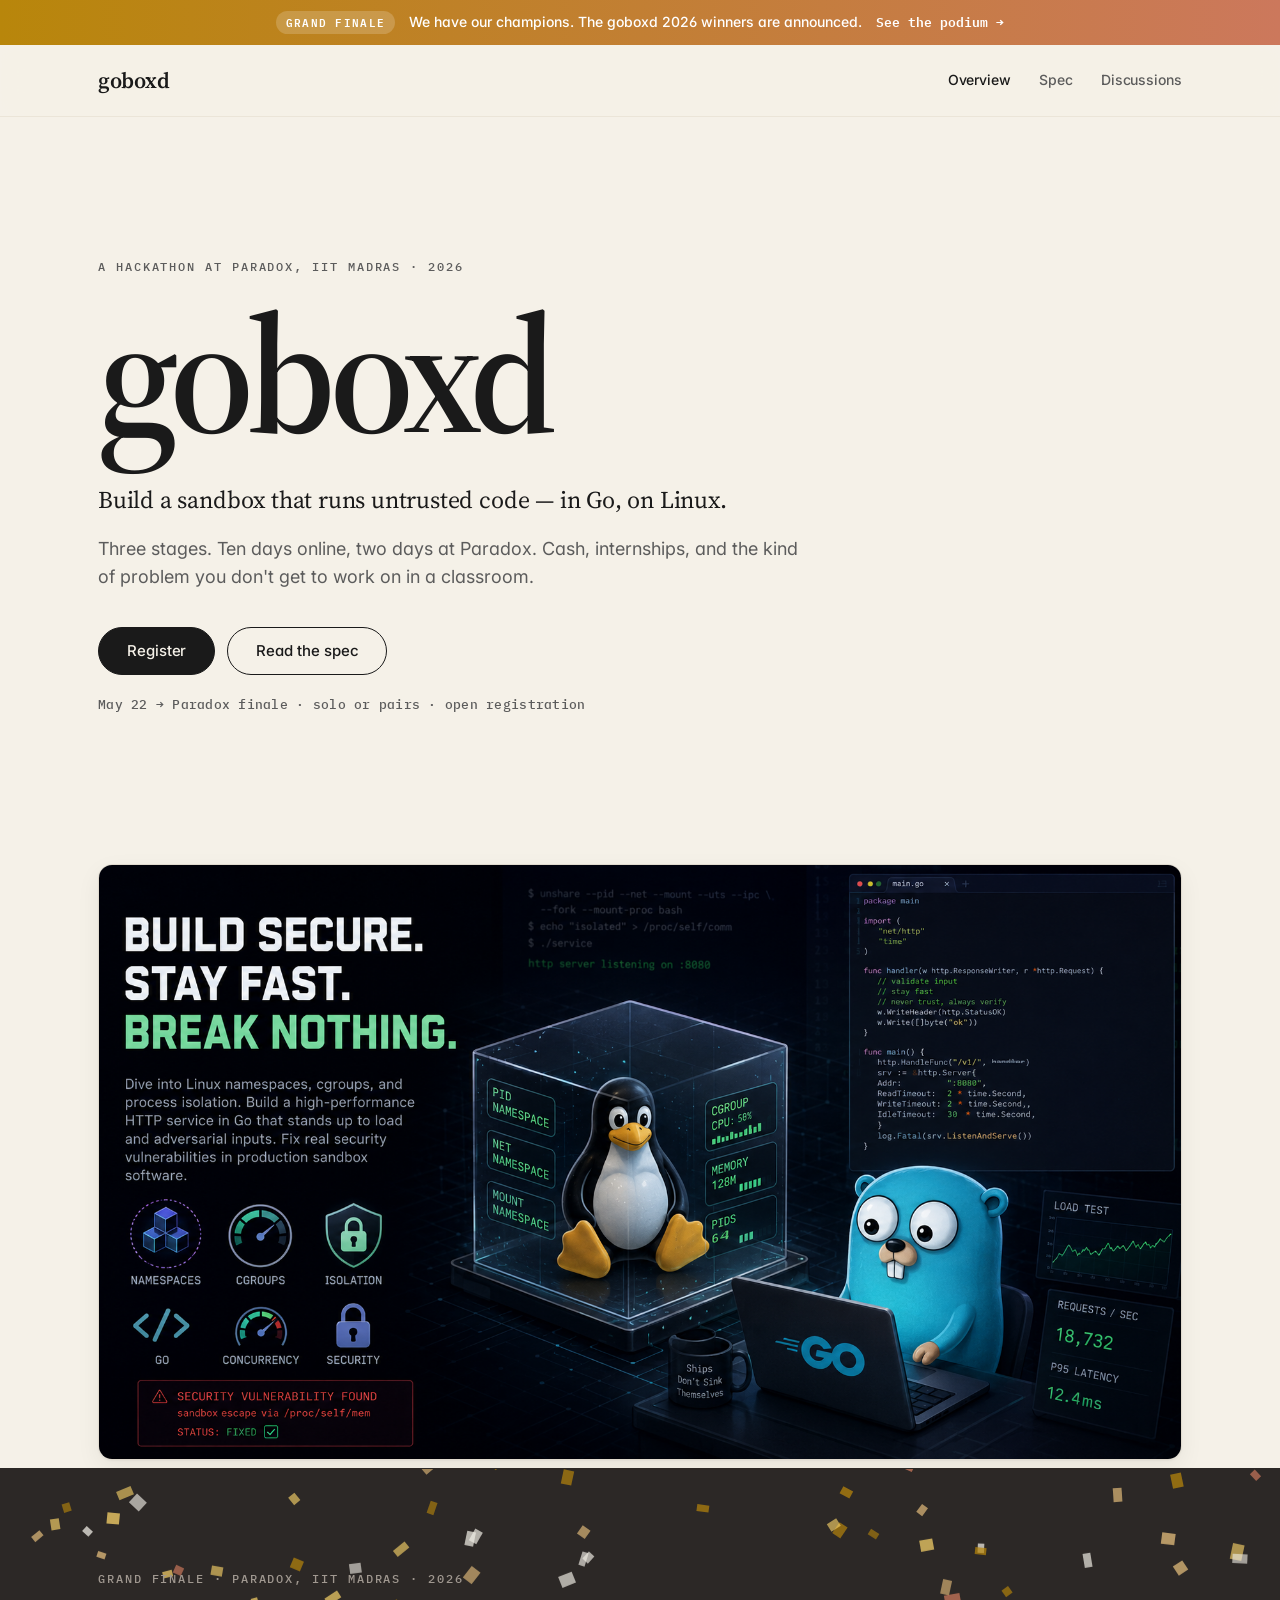
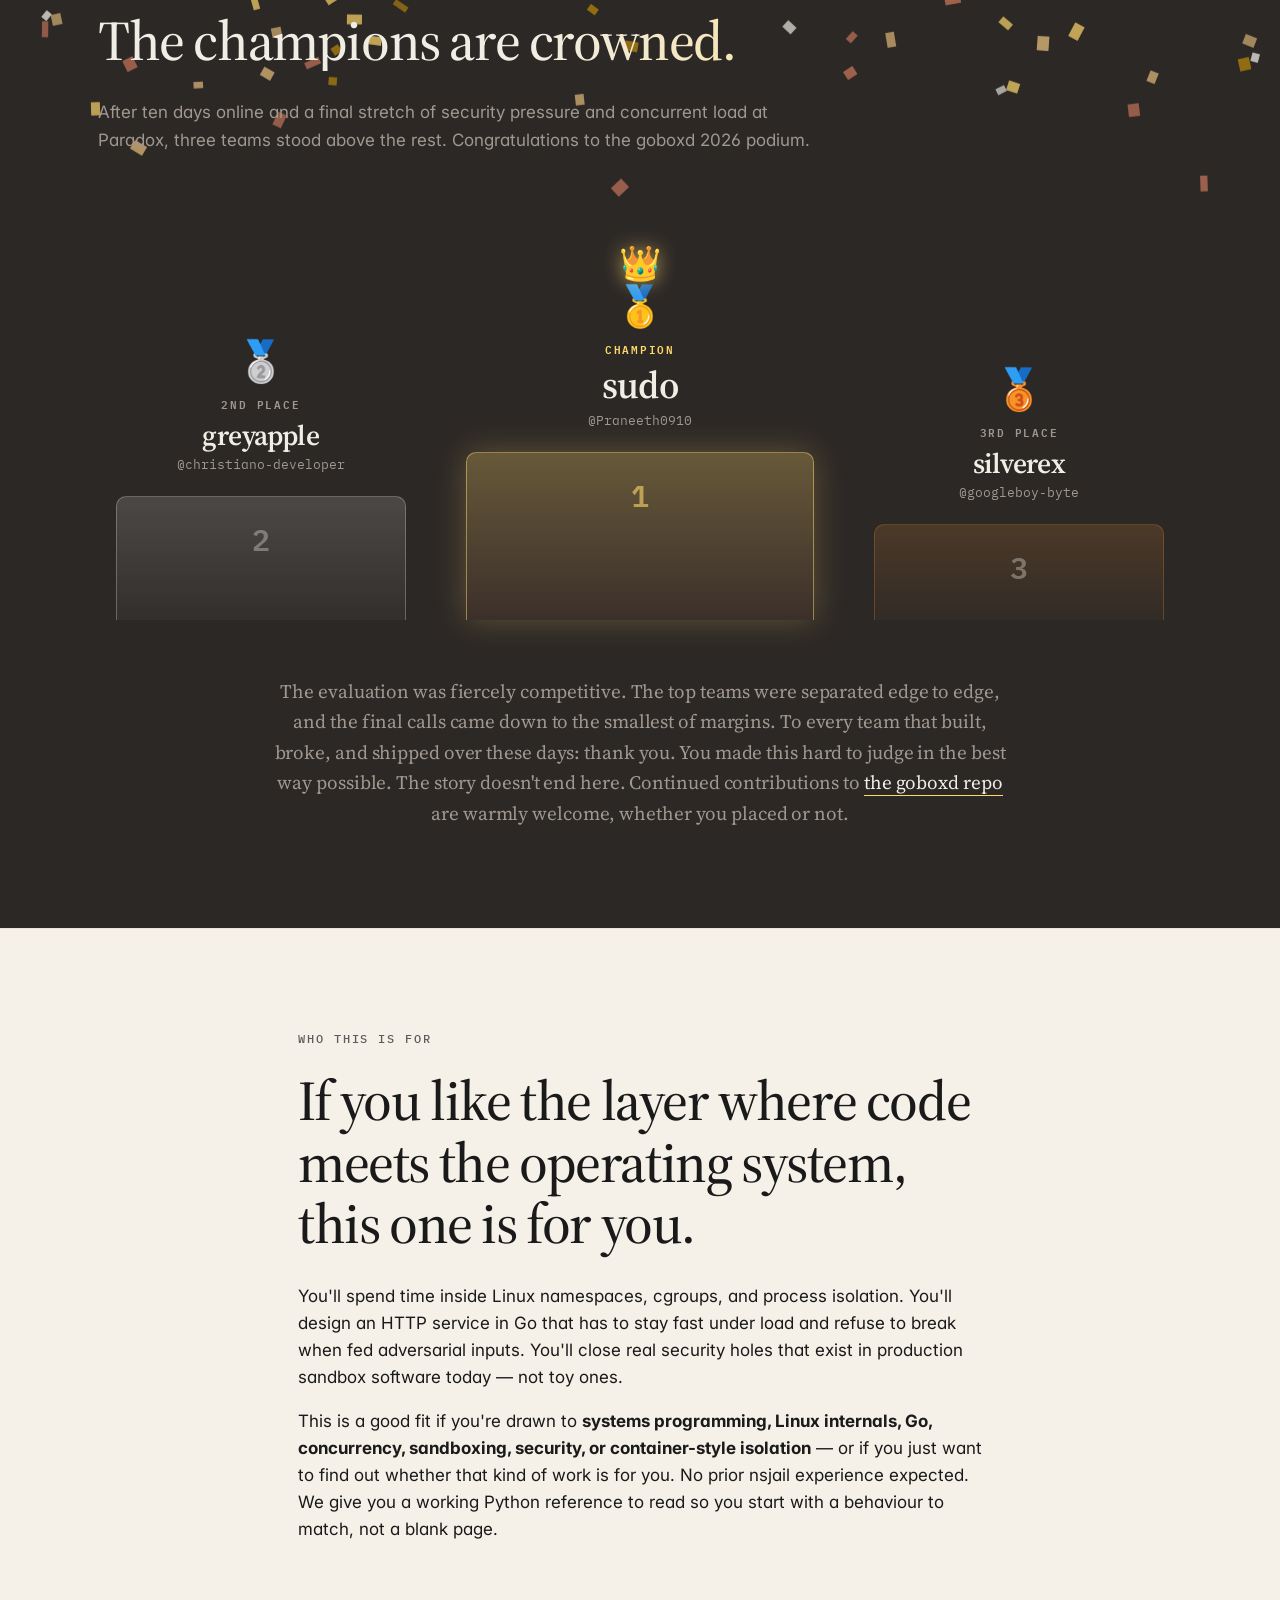
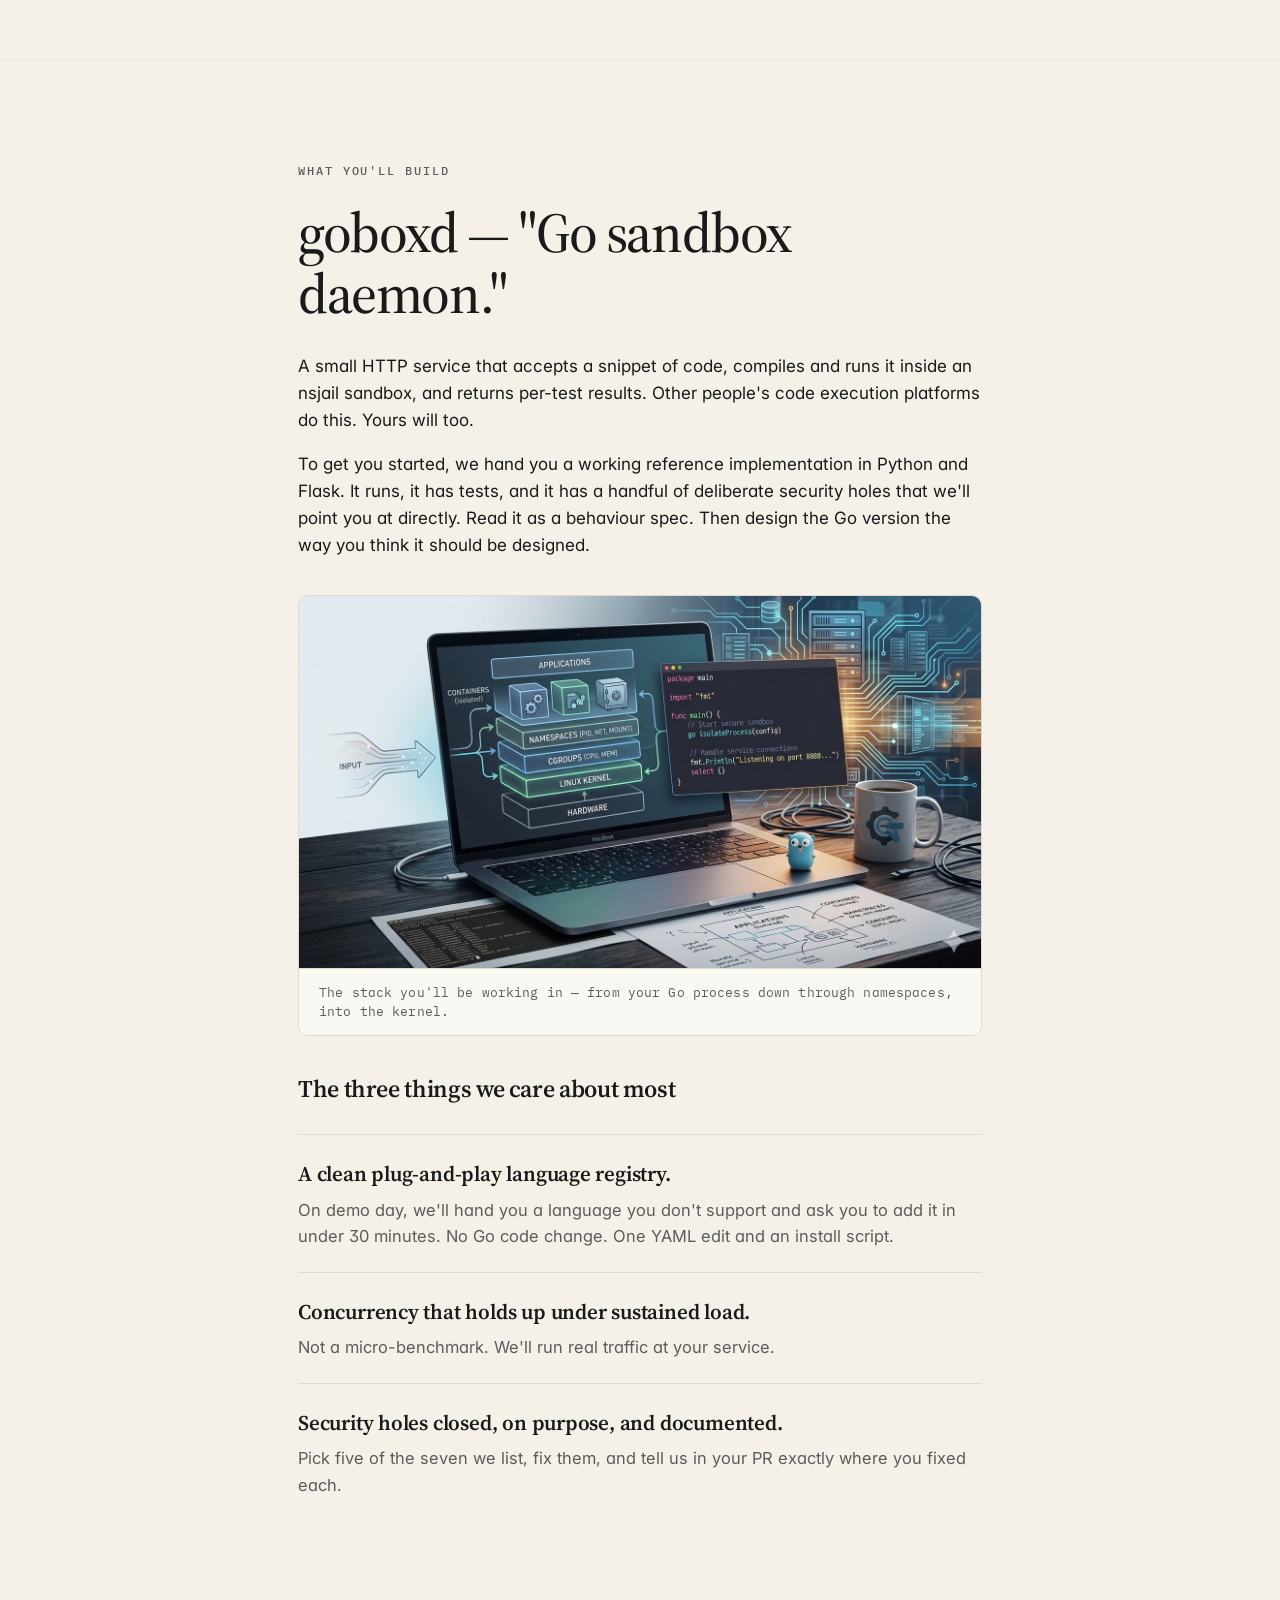
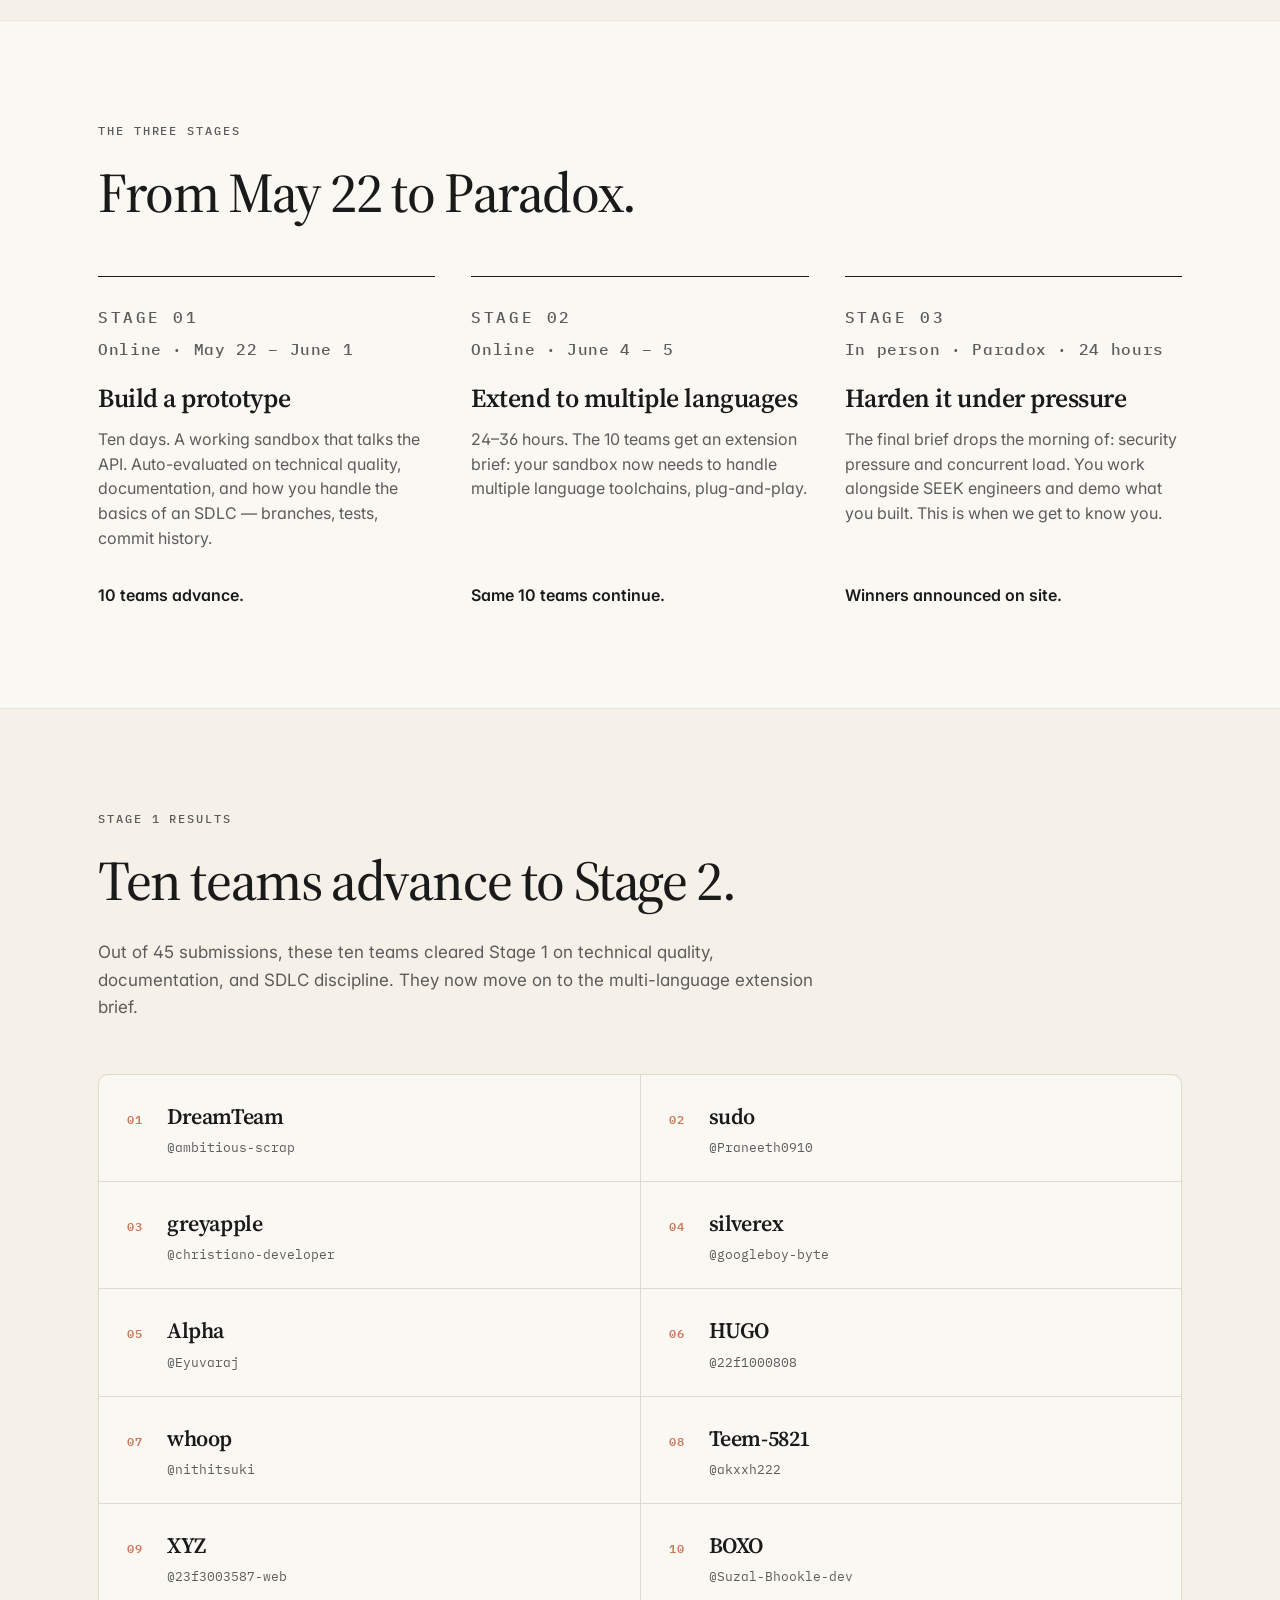
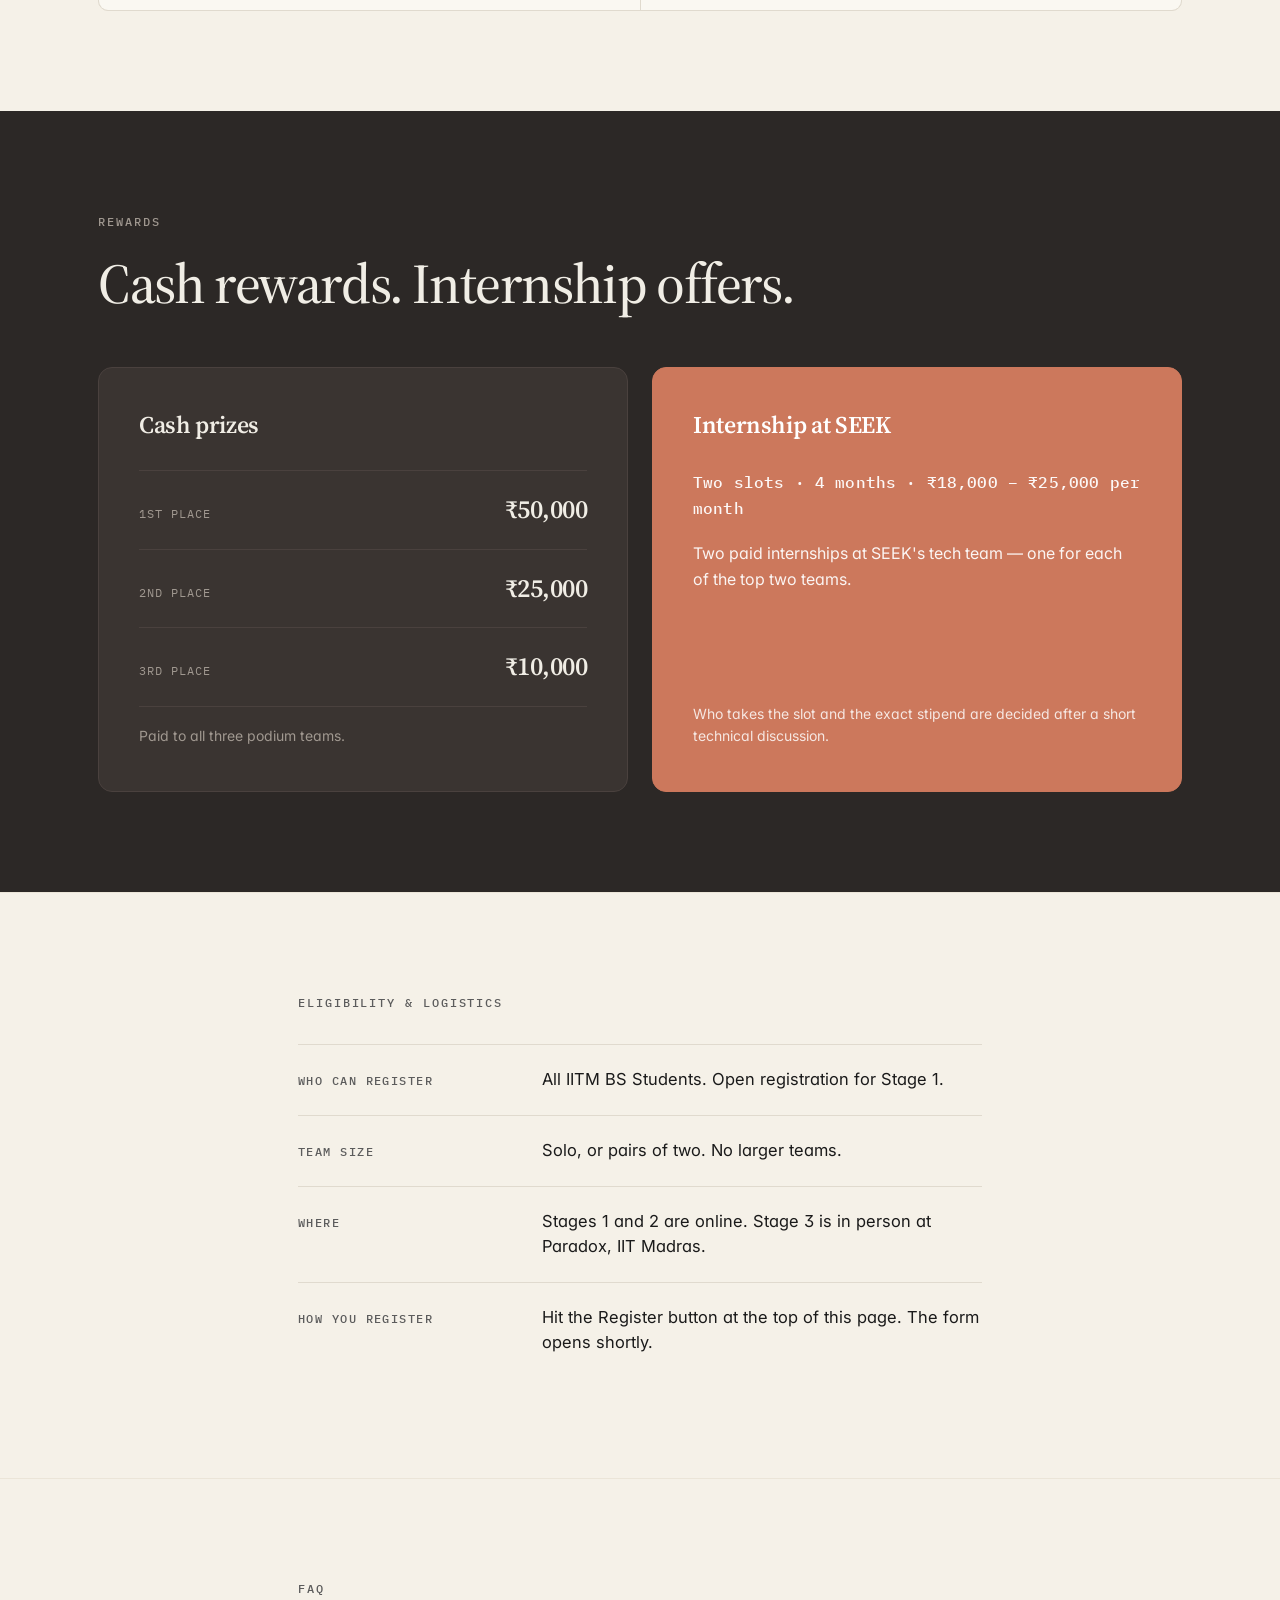
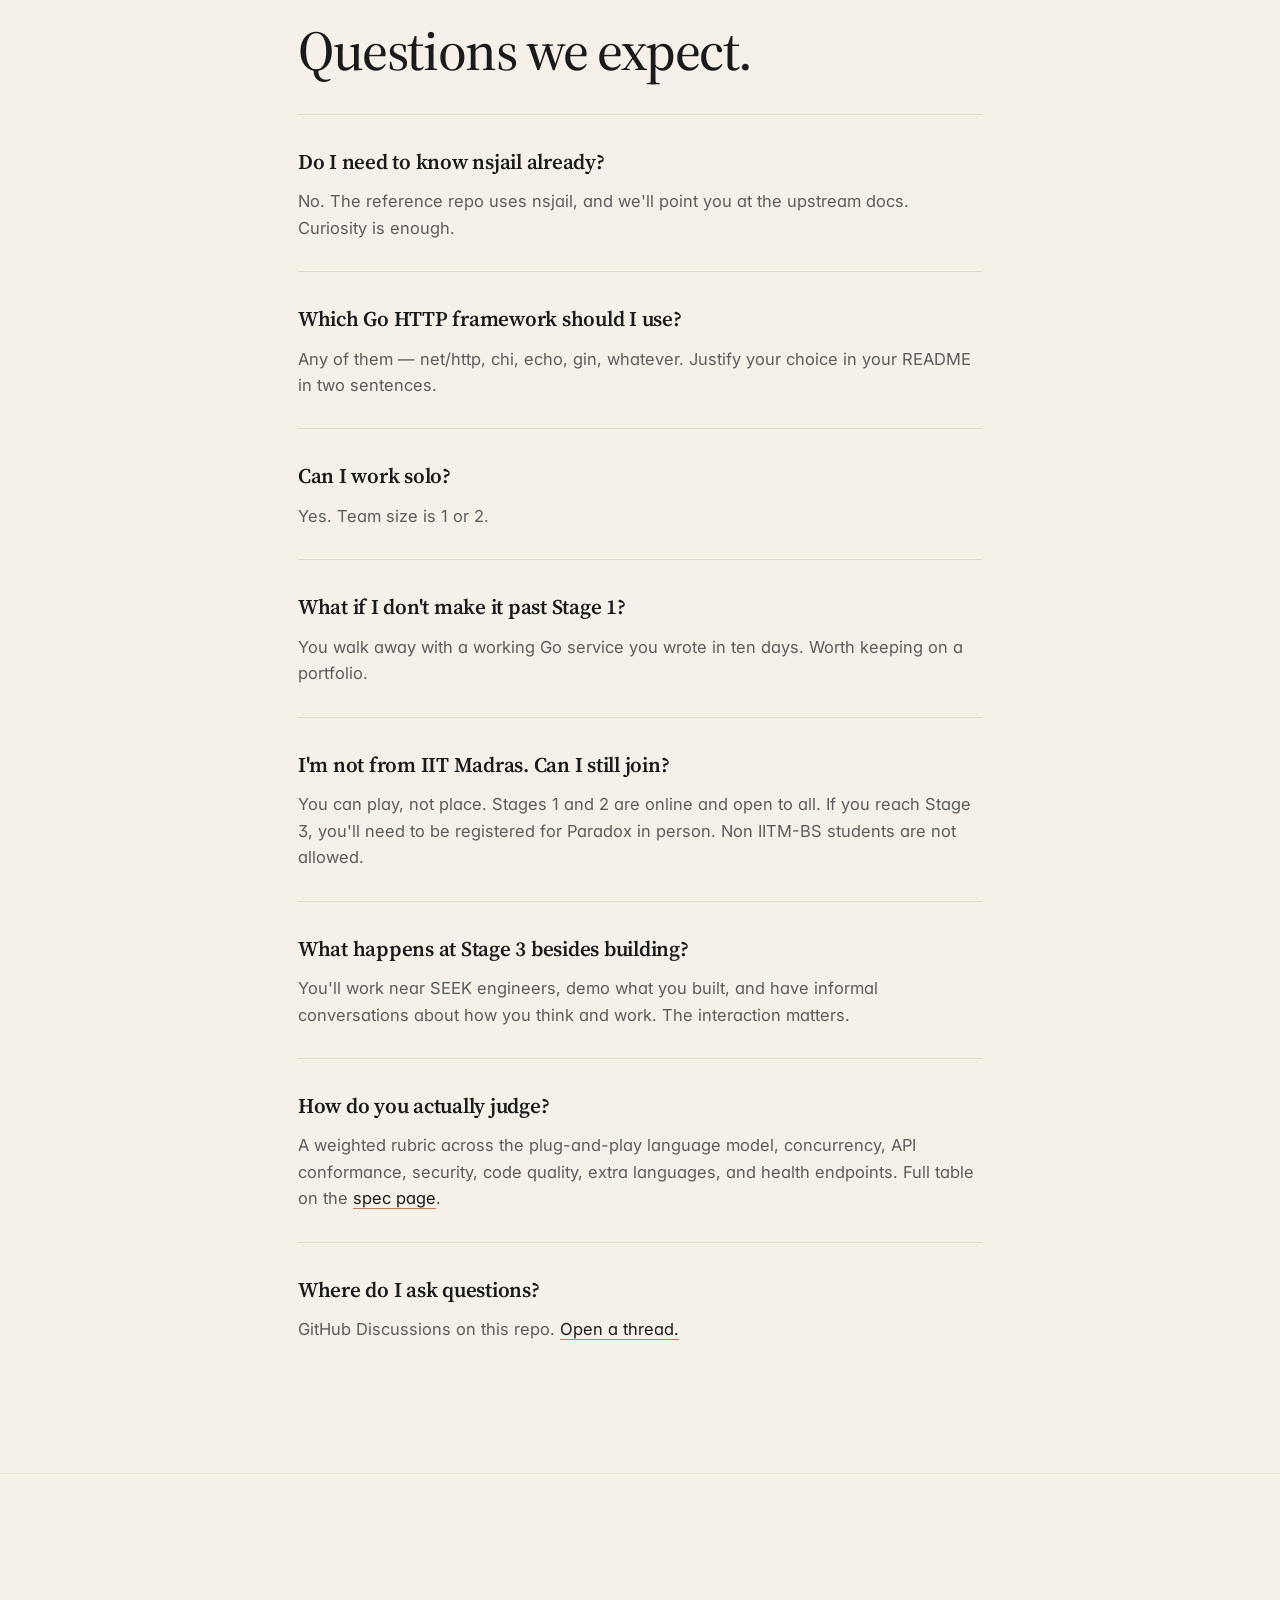
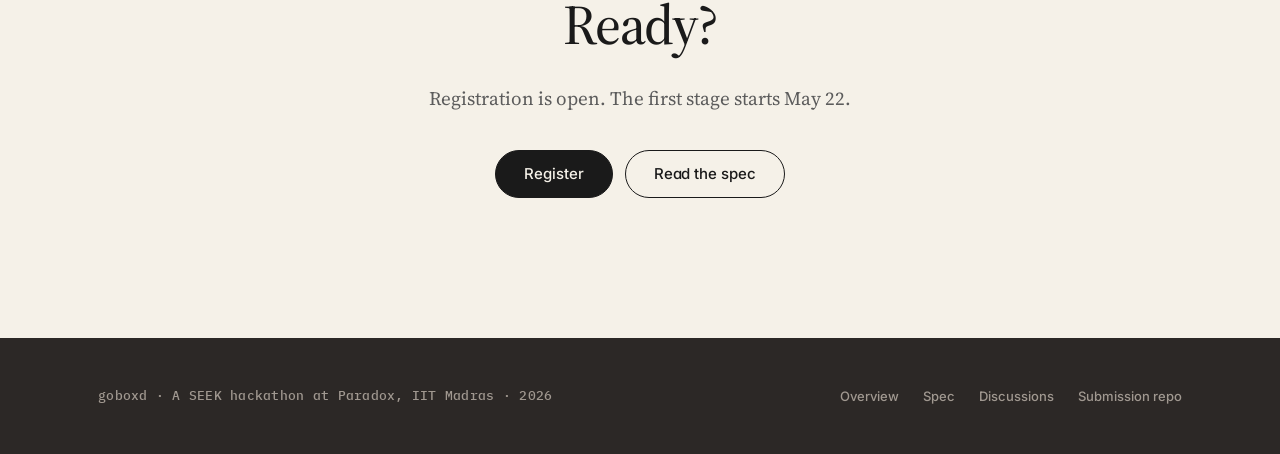
==== commit 28db50ad: "Add gracious thanks note welcoming continued contributions Close the champions section with a note t" ====
--- a/index.html
+++ b/index.html
@@ -84,6 +84,7 @@
             <span class="podium-bar"><span class="podium-bar-num mono">3</span></span>
           </li>
         </ol>
+        <p class="winners-thanks">The evaluation was fiercely competitive. The top teams were separated edge to edge, and the final calls came down to the smallest of margins. To every team that built, broke, and shipped over these days: thank you. You made this hard to judge in the best way possible. The story doesn't end here. Continued contributions to <a href="https://github.com/thesouldev/goboxd">the goboxd repo</a> are warmly welcome, whether you placed or not.</p>
       </div>
     </section>
 
--- a/assets/styles.css
+++ b/assets/styles.css
@@ -539,6 +539,24 @@
   height: 96px;
   background: linear-gradient(180deg, rgba(205, 127, 50, 0.20), rgba(205, 127, 50, 0.04));
   border-color: rgba(205, 127, 50, 0.32);
+}
+.winners-thanks {
+  max-width: var(--container-narrow);
+  margin: 56px auto 0;
+  text-align: center;
+  color: var(--fg-on-dark-dim);
+  font-family: var(--serif);
+  font-size: 19px;
+  line-height: 1.6;
+  letter-spacing: -0.005em;
+}
+.winners-thanks a {
+  color: var(--fg-on-dark);
+  border-bottom-color: #FFD86B;
+}
+.winners-thanks a:hover {
+  color: #FFD86B;
+  border-bottom-color: #FFD86B;
 }
 
 @media (prefers-reduced-motion: reduce) {
